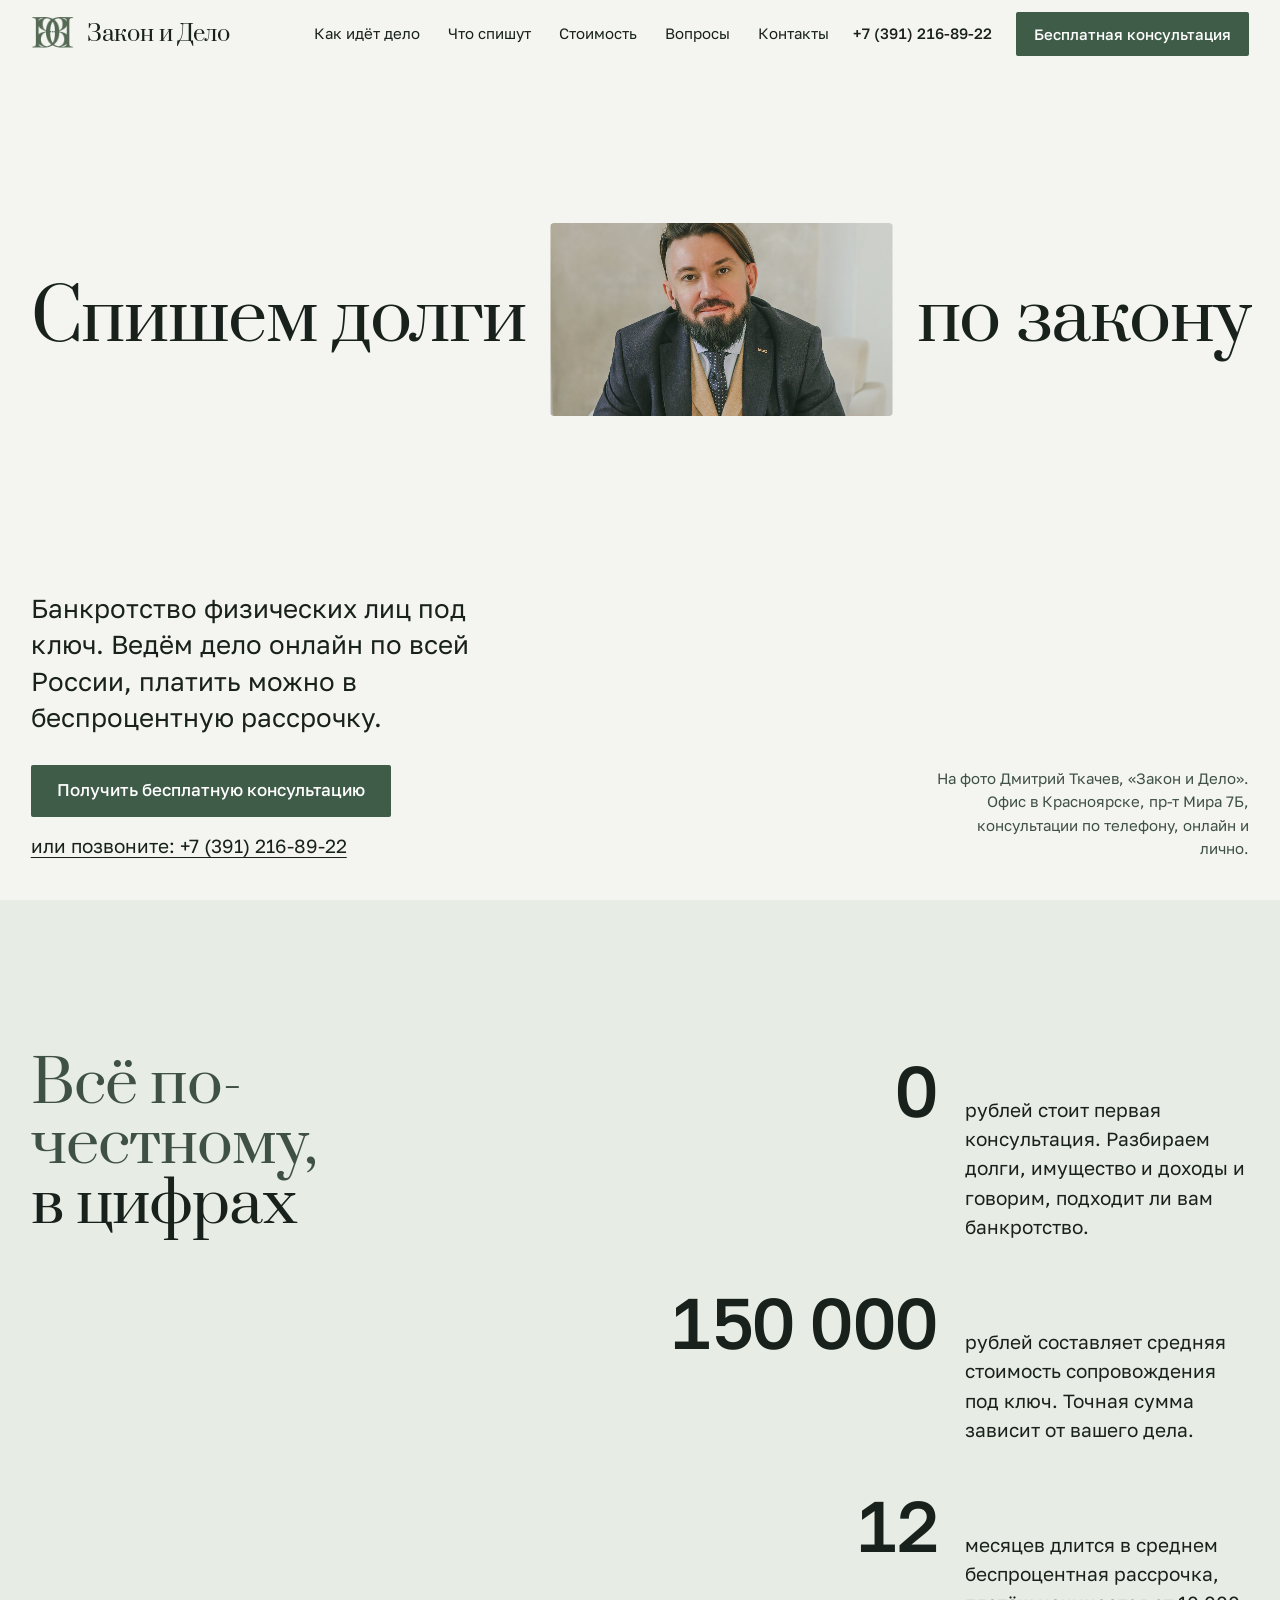
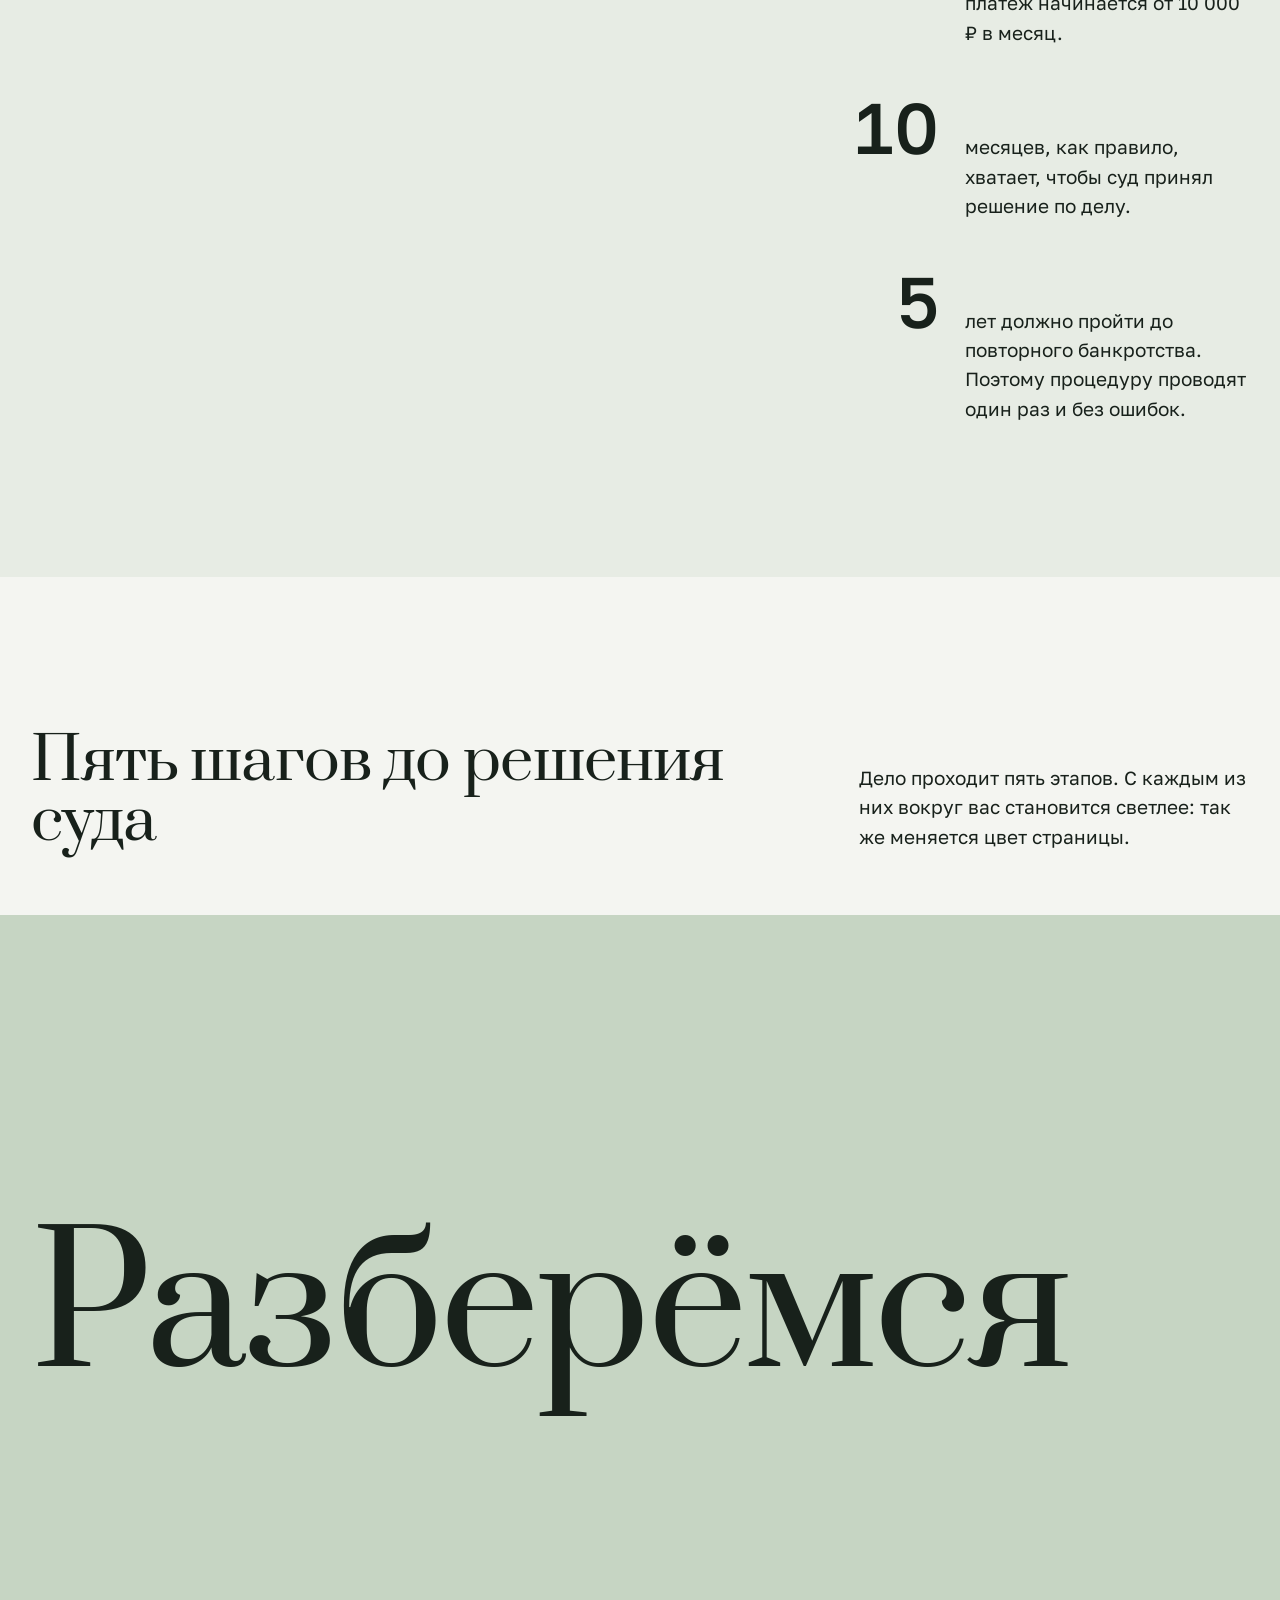
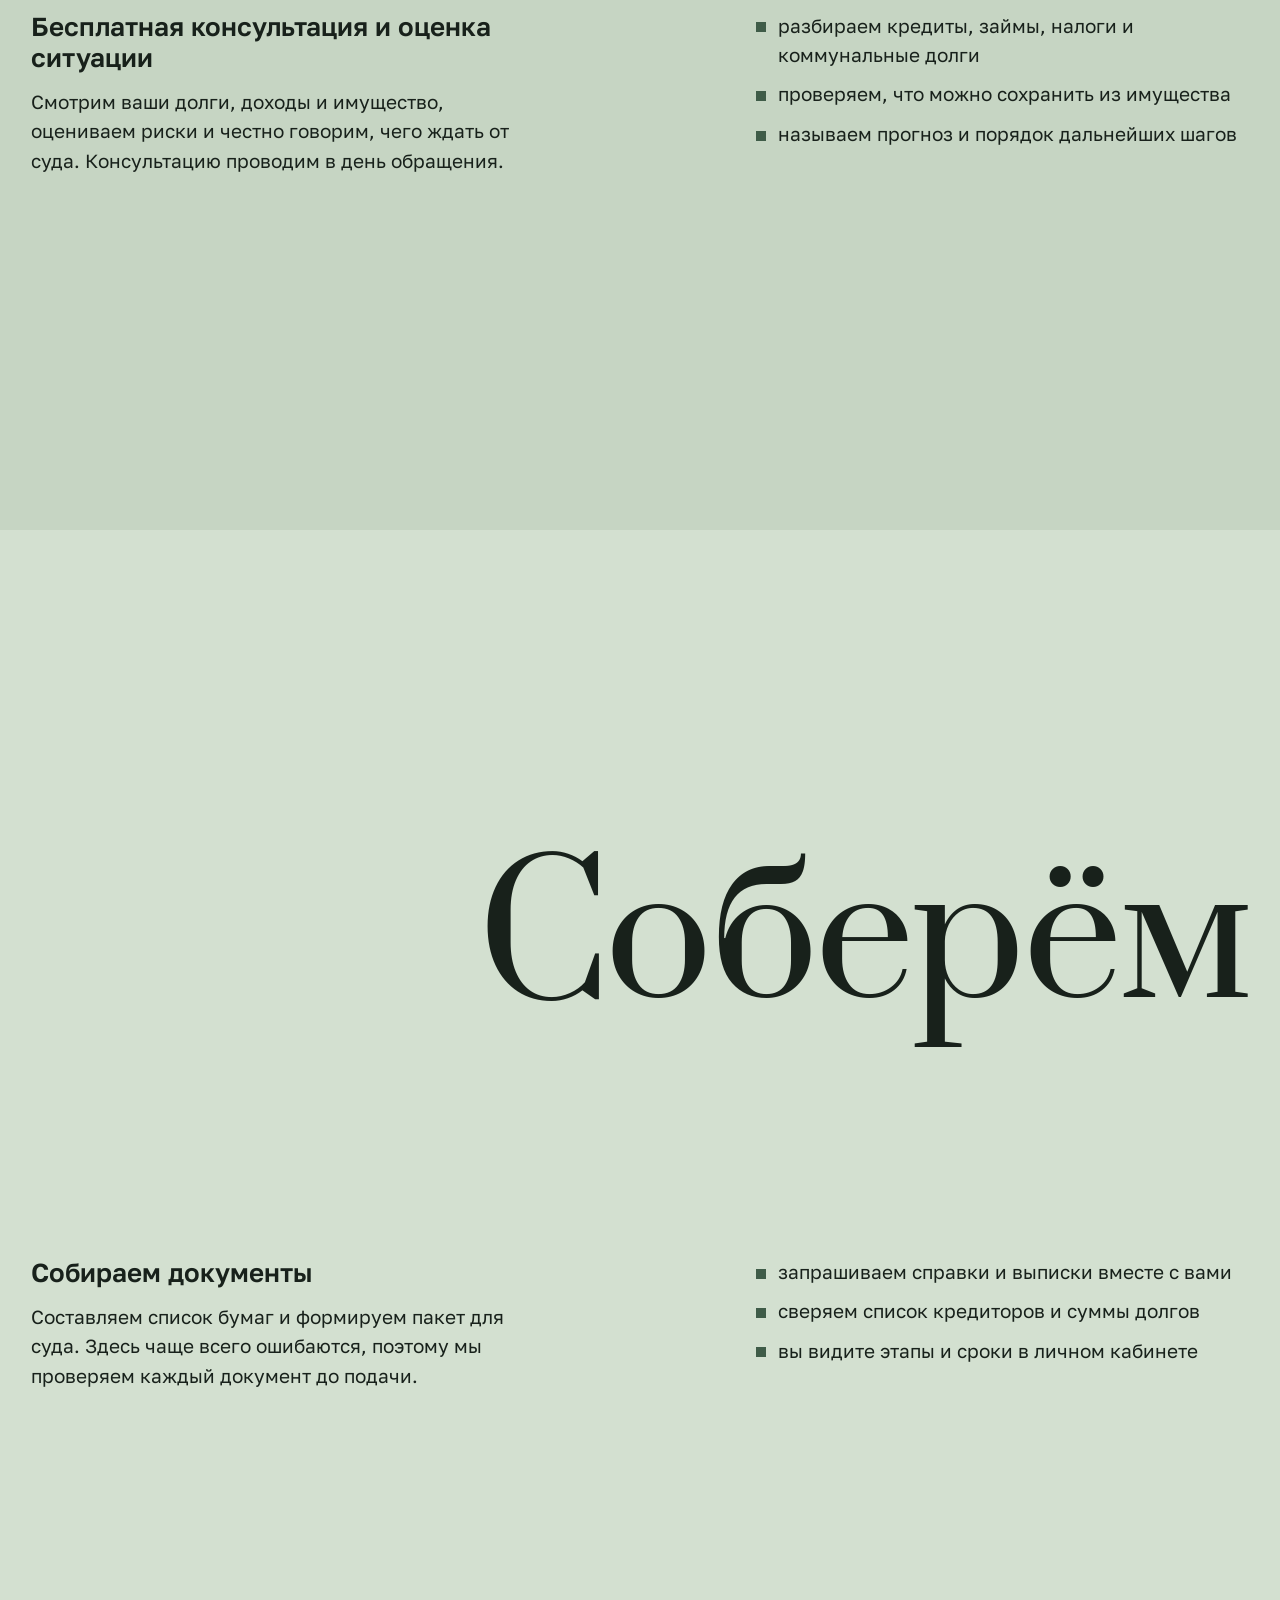
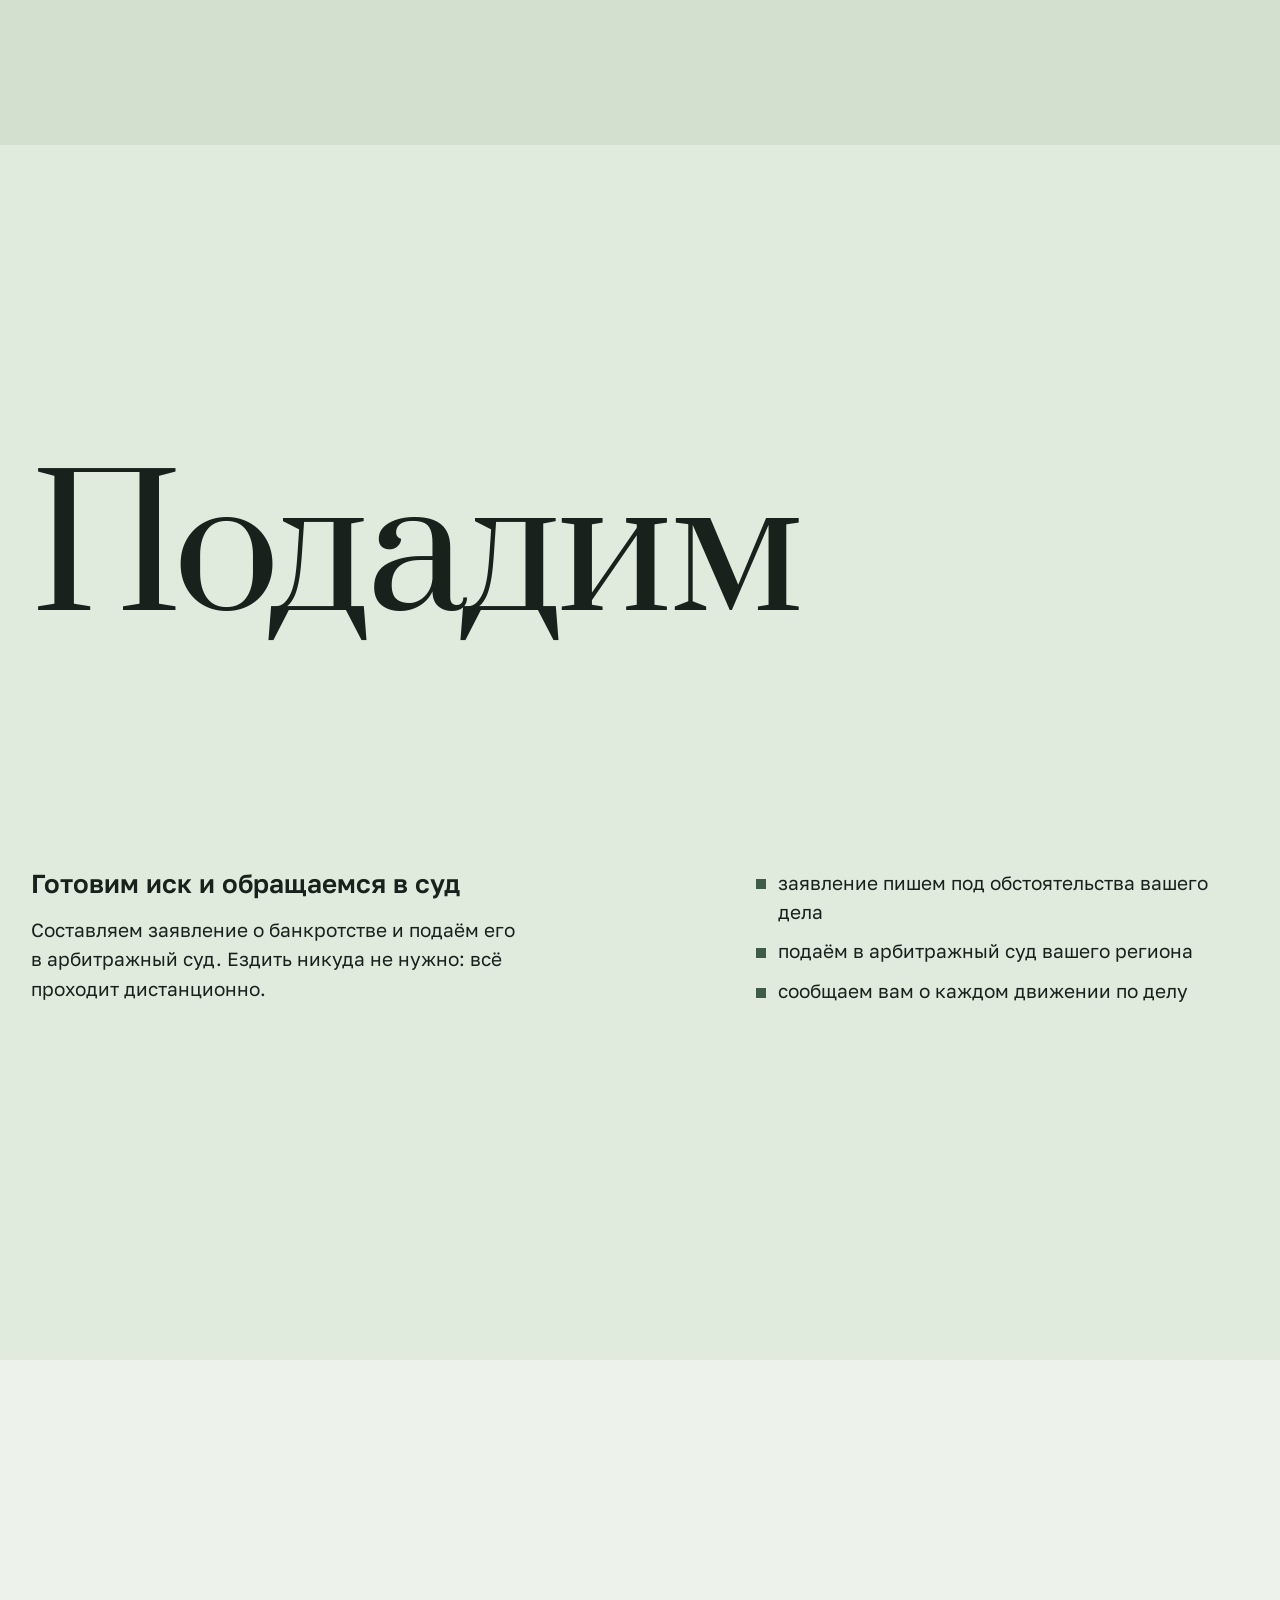
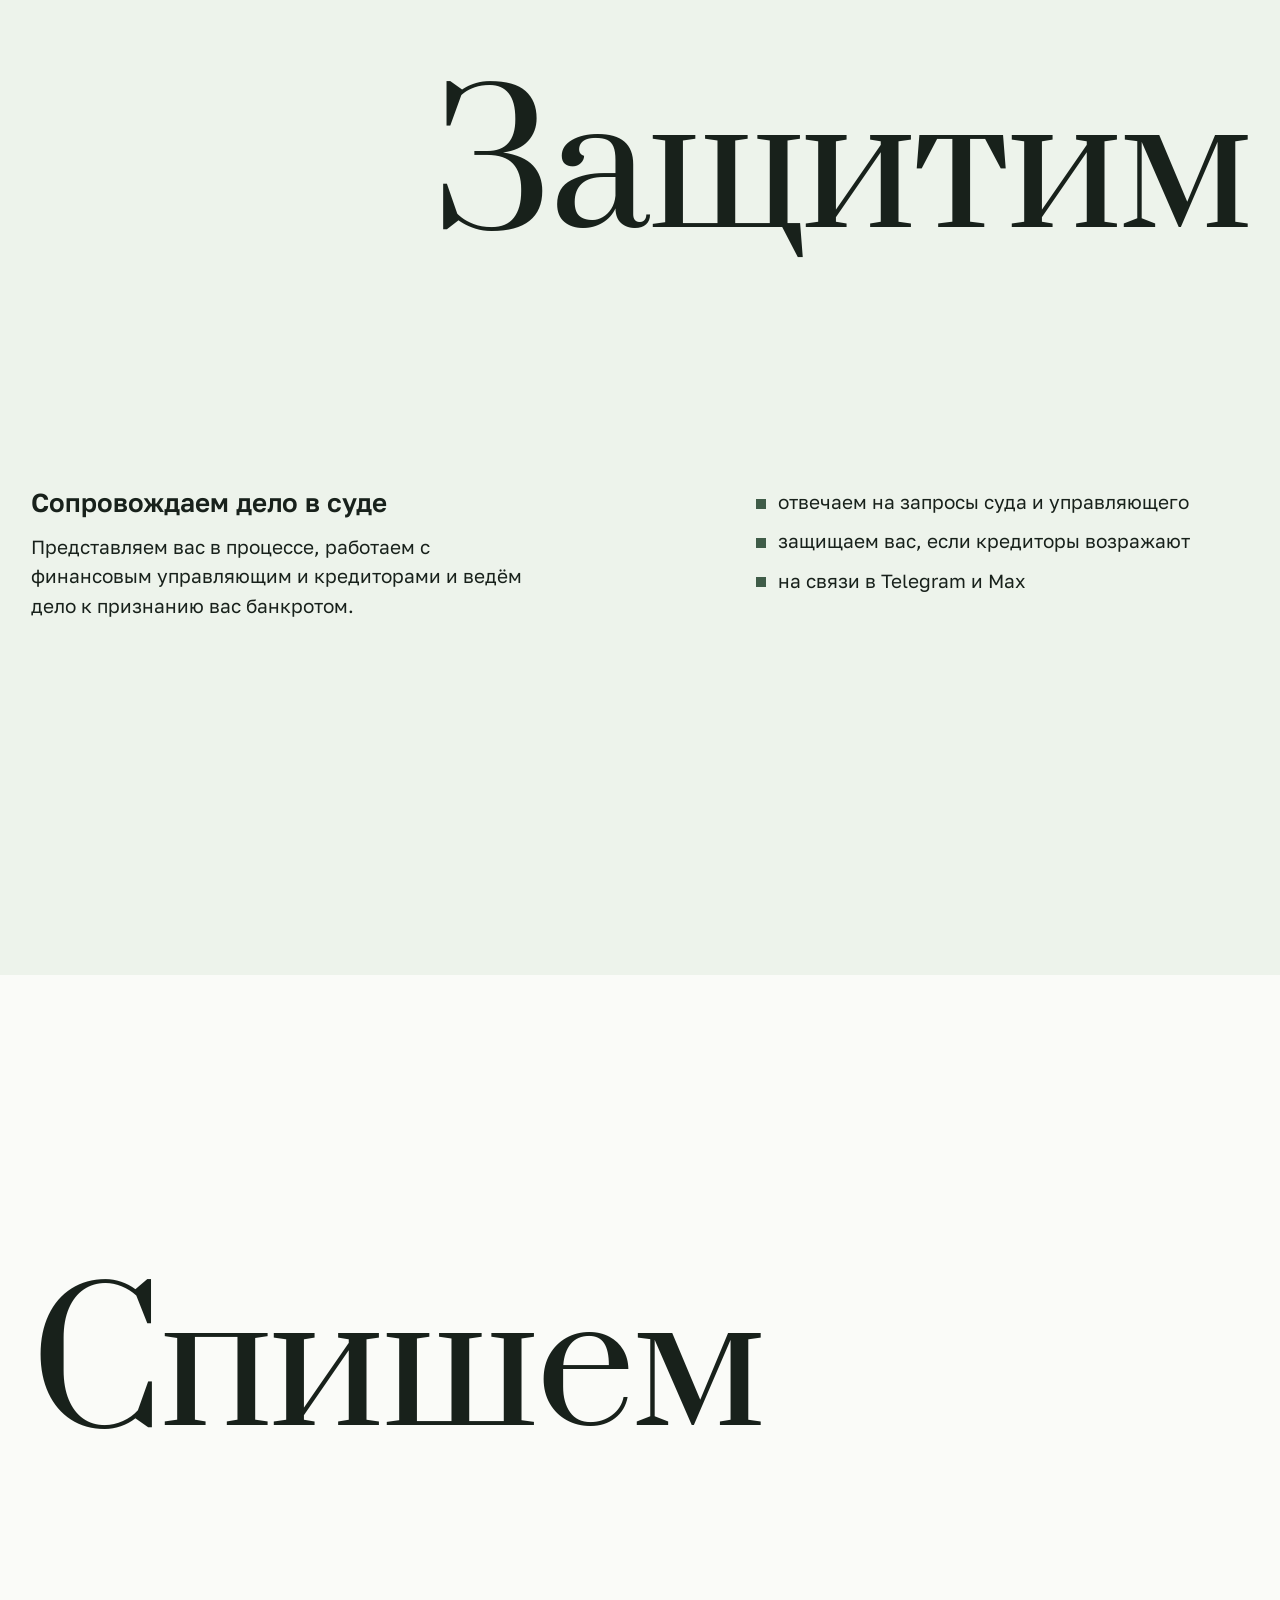
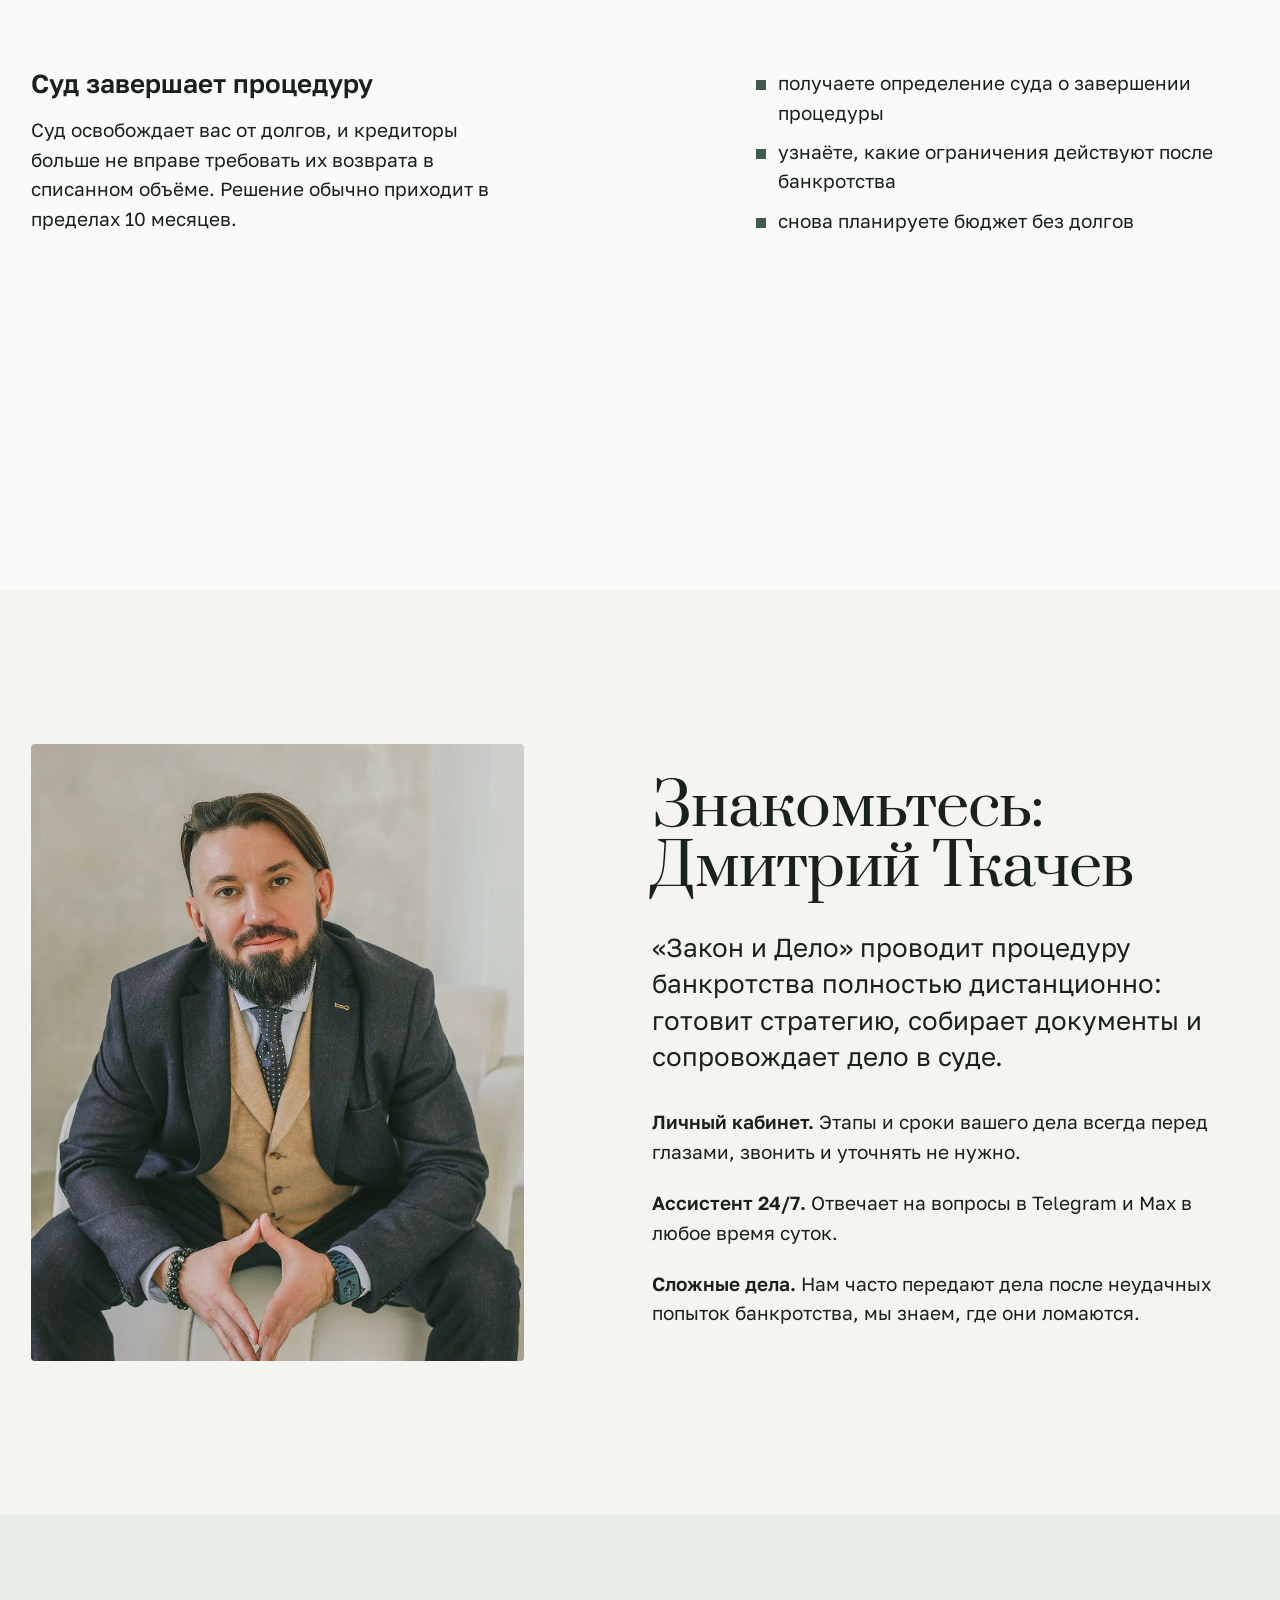
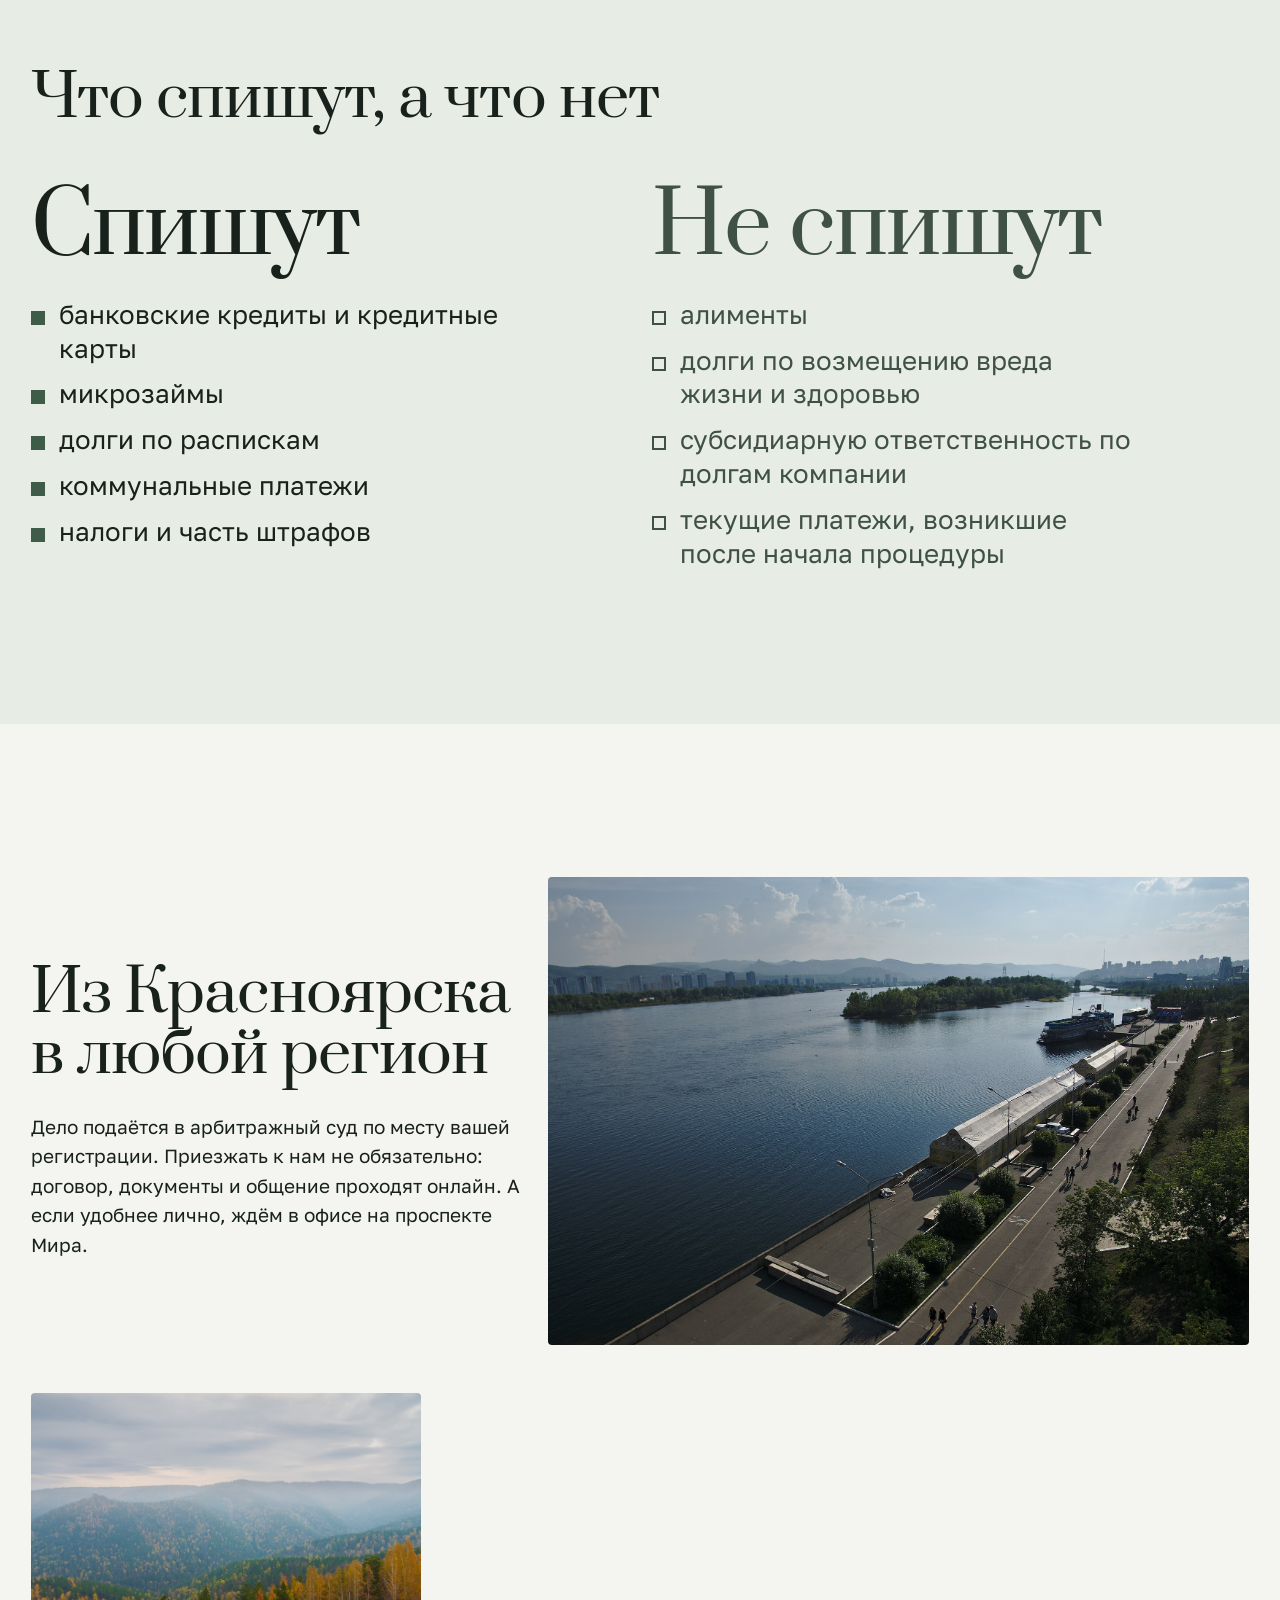
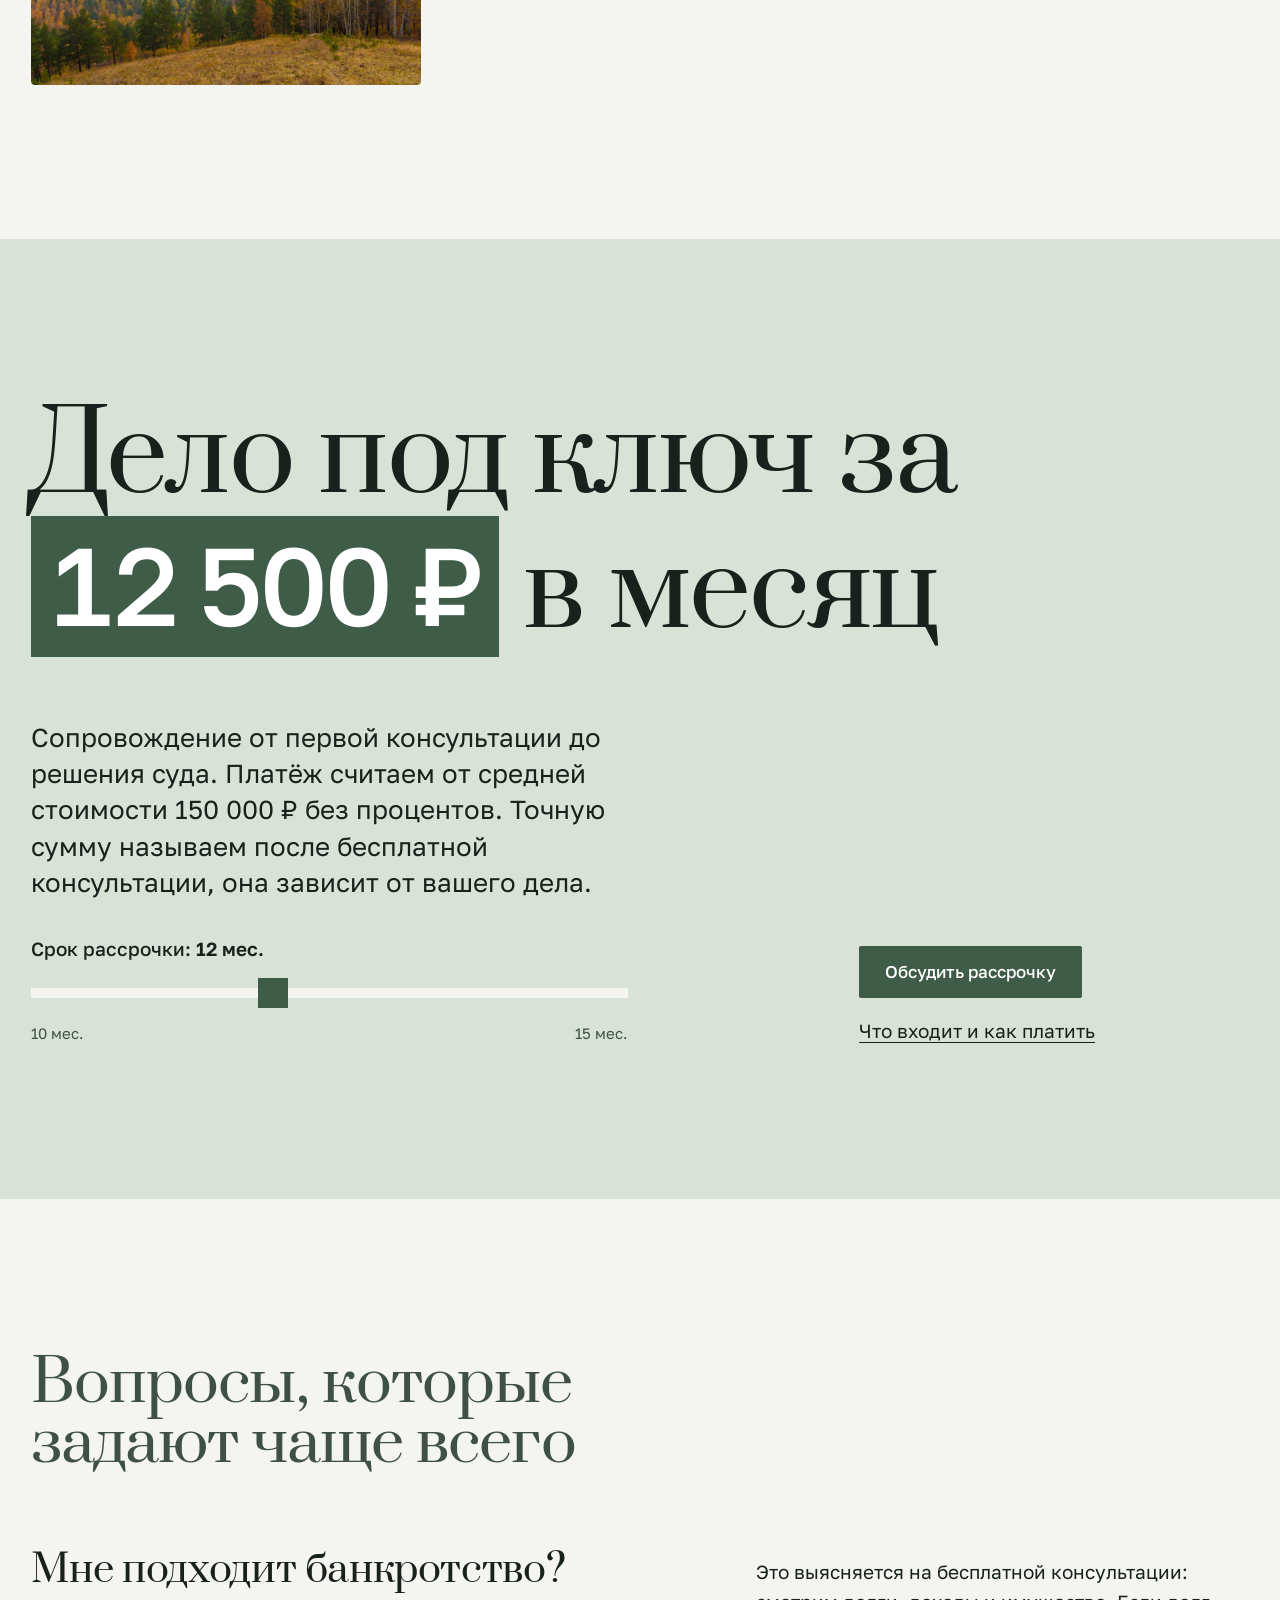
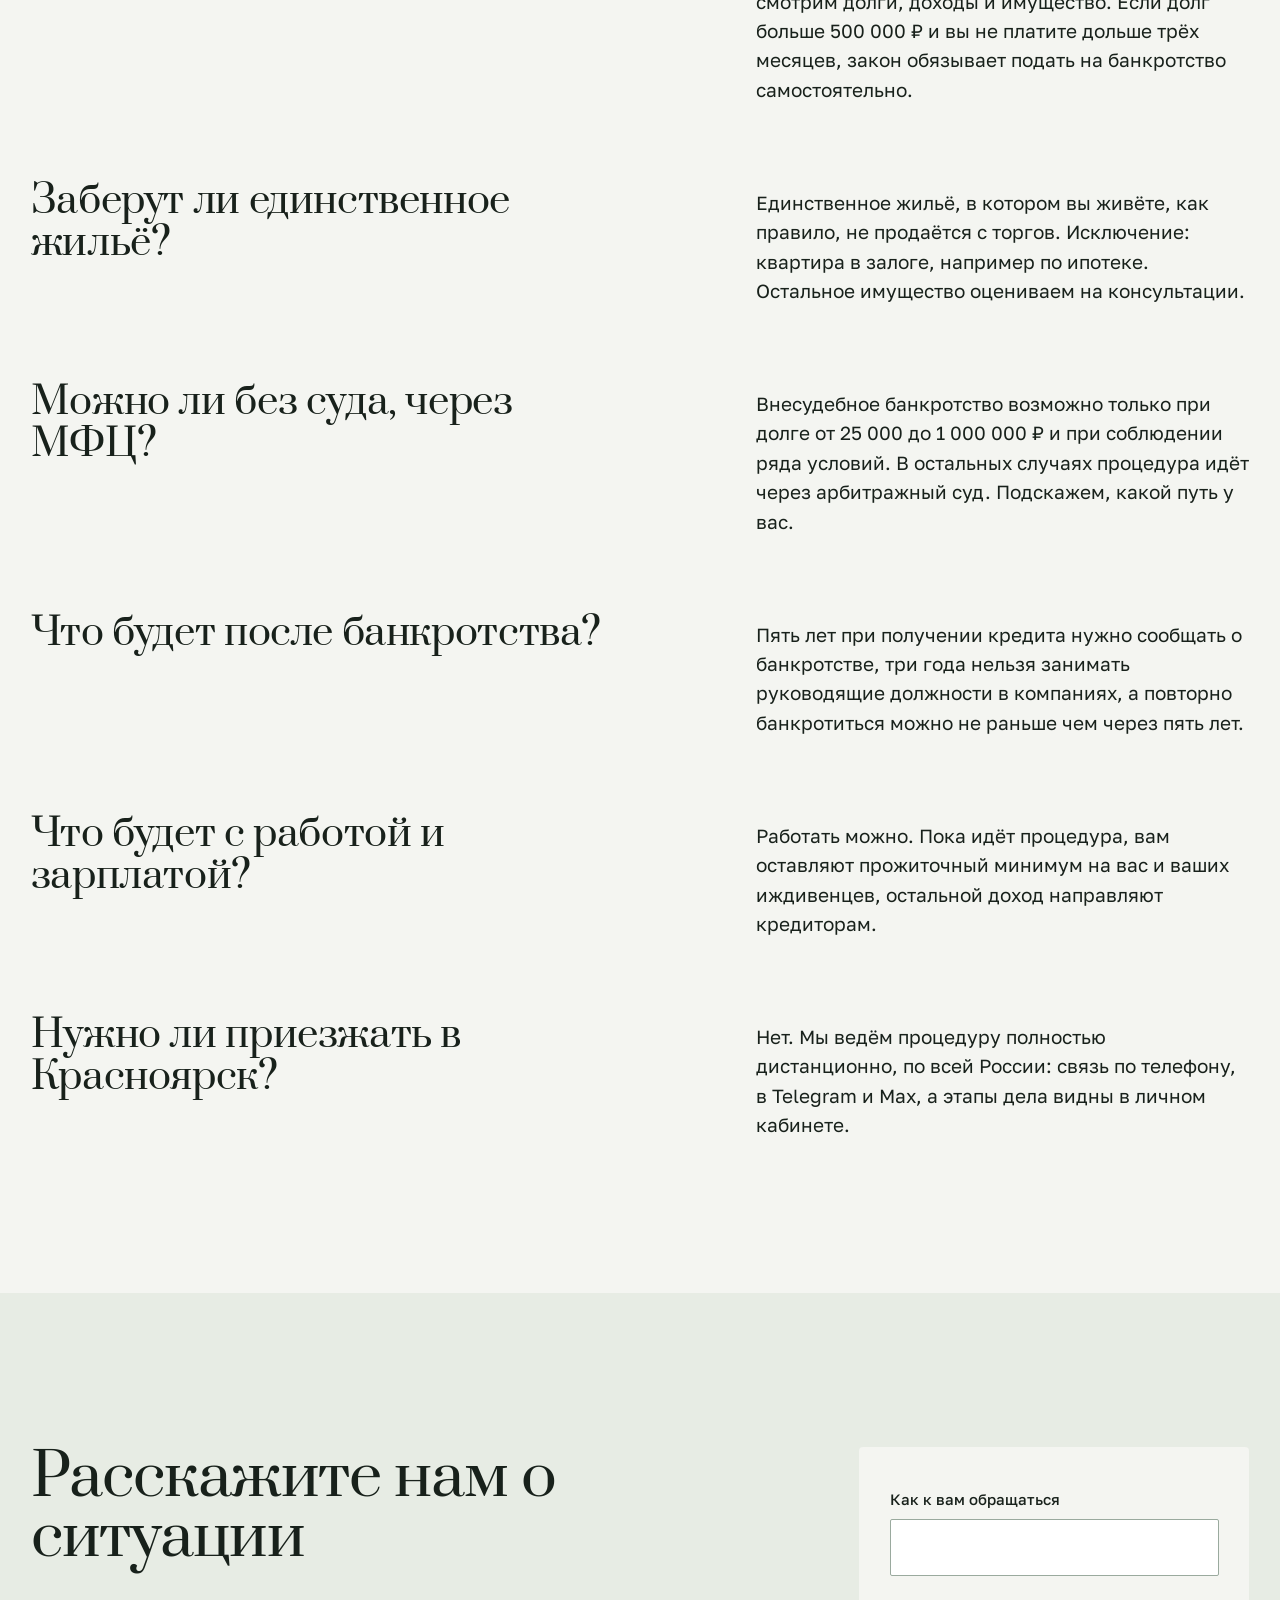
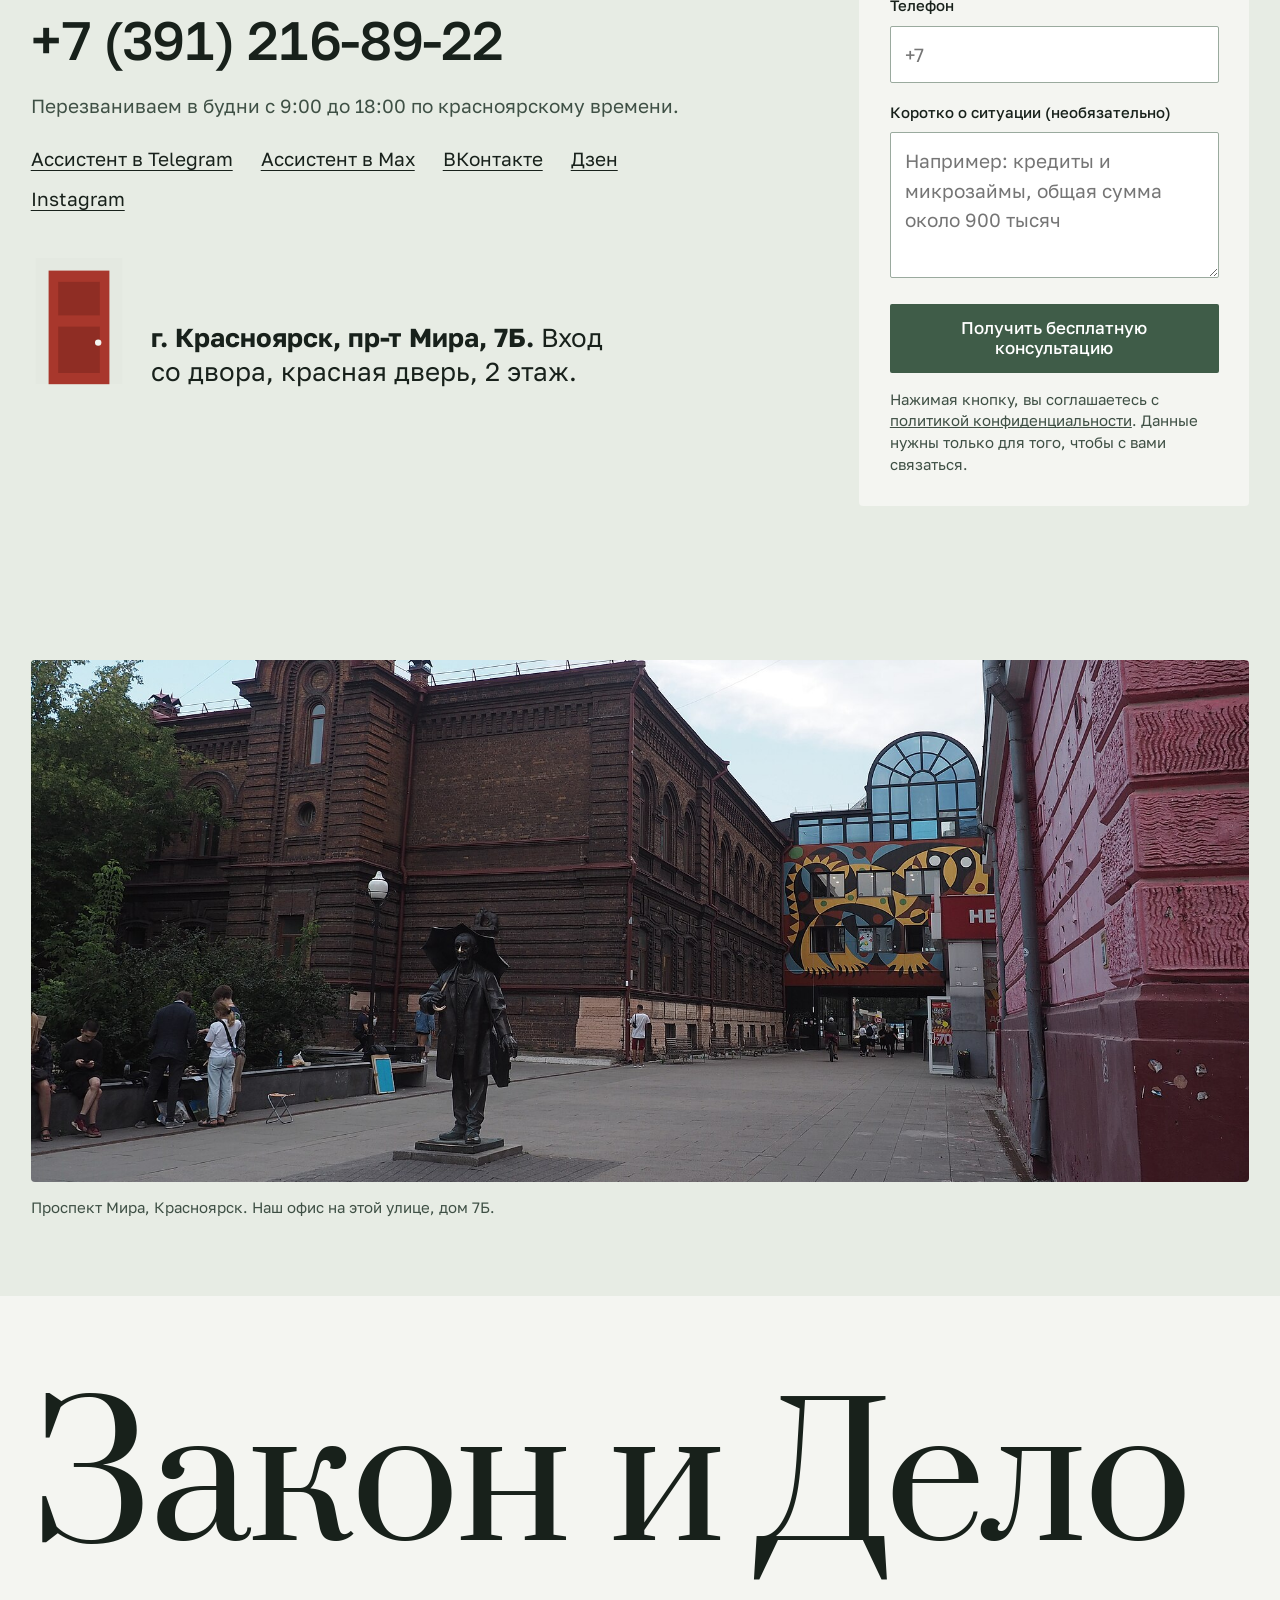
==== index.html @ 7d96d173 "init: landing for Zakon i Delo (bankruptcy)" ====
<!DOCTYPE html>
<html lang="ru">
<head>
<meta charset="UTF-8">
<meta name="viewport" content="width=device-width, initial-scale=1">
<title>Банкротство физических лиц в Красноярске и по всей России — «Закон и Дело»</title>
<meta name="description" content="Законное списание долгов: банкротство физических лиц под ключ, онлайн по всей России. Первая консультация бесплатно, рассрочка без процентов. Офис в Красноярске, пр-т Мира 7Б.">
<meta property="og:title" content="Закон и Дело — банкротство физических лиц">
<meta property="og:description" content="Спишем долги по закону. Консультация бесплатно, рассрочка без процентов, работаем онлайн по всей России.">
<meta property="og:type" content="website">
<link rel="icon" href="favicon.png">
<link rel="preconnect" href="https://fonts.googleapis.com">
<link rel="preconnect" href="https://fonts.gstatic.com" crossorigin>
<link href="https://fonts.googleapis.com/css2?family=Golos+Text:wght@400;500;600&family=Prata&display=swap" rel="stylesheet">
<link rel="stylesheet" href="styles.css">
<script>document.documentElement.classList.add('js');</script>
<script type="application/ld+json">
{"@context":"https://schema.org","@type":"LegalService","name":"Закон и Дело","description":"Банкротство физических лиц и законное списание долгов","telephone":"+7 391 216-89-22","address":{"@type":"PostalAddress","streetAddress":"пр-т Мира, 7Б","addressLocality":"Красноярск","addressRegion":"Красноярский край","addressCountry":"RU"},"areaServed":"Россия"}
</script>
</head>
<body>

<header class="header" id="header">
  <div class="header__inner">
    <a class="brand" href="#top" aria-label="Закон и Дело — на главную">
      <img class="brand__mark" src="img/logo-mark.png" width="106" height="82" alt="">
      <span class="brand__name">Закон и Дело</span>
    </a>
    <nav class="nav" id="menu" aria-label="Разделы сайта">
      <a href="#steps">Как идёт дело</a>
      <a href="#scope">Что спишут</a>
      <a href="#price">Стоимость</a>
      <a href="#faq">Вопросы</a>
      <a href="#contact">Контакты</a>
    </nav>
    <a class="header__tel" href="tel:+73912168922">+7 (391) 216-89-22</a>
    <a class="btn btn--small" href="#contact">Бесплатная консультация</a>
    <button class="burger" id="burger" type="button" aria-expanded="false" aria-controls="menu">Меню</button>
  </div>
</header>

<main id="top">

<!-- HERO -->
<section class="hero" aria-labelledby="h1">
  <div class="hero__stage">
    <h1 class="hero__title" id="h1">
      <span class="hero__l">Спишем долги</span>
      <span class="hero__frame"><img src="img/dima.jpg" width="684" height="787" alt=""></span>
      <span class="hero__r">по закону</span>
    </h1>
    <div class="hero__sub rise">
      <p>Банкротство физических лиц под ключ. Ведём дело онлайн по всей России, платить можно в беспроцентную рассрочку.</p>
      <div class="hero__act">
        <a class="btn" href="#contact">Получить бесплатную консультацию</a>
        <a class="link" href="tel:+73912168922">или позвоните: +7 (391) 216-89-22</a>
      </div>
    </div>
    <p class="hero__note rise">На фото Дмитрий Ткачев, «Закон и Дело». Офис в Красноярске, пр-т Мира 7Б, консультации по телефону, онлайн и лично.</p>
  </div>
</section>

<!-- ЦИФРЫ -->
<section class="ledger" aria-labelledby="h-ledger">
  <div class="wrap ledger__grid">
    <h2 class="ledger__head rise" id="h-ledger"><span>Всё по-честному,</span> <span>в цифрах</span></h2>
    <dl class="ledger__rows">
      <div class="lrow rise"><dt>0</dt><dd>рублей стоит первая консультация. Разбираем долги, имущество и доходы и говорим, подходит ли вам банкротство.</dd></div>
      <div class="lrow rise"><dt>150 000</dt><dd>рублей составляет средняя стоимость сопровождения под ключ. Точная сумма зависит от вашего дела.</dd></div>
      <div class="lrow rise"><dt>12</dt><dd>месяцев длится в среднем беспроцентная рассрочка, платёж начинается от 10 000 ₽ в месяц.</dd></div>
      <div class="lrow rise"><dt>10</dt><dd>месяцев, как правило, хватает, чтобы суд принял решение по делу.</dd></div>
      <div class="lrow rise"><dt>5</dt><dd>лет должно пройти до повторного банкротства. Поэтому процедуру проводят один раз и без ошибок.</dd></div>
    </dl>
  </div>
</section>

<!-- ШАГИ -->
<section class="steps" id="steps" aria-labelledby="h-steps">
  <div class="steps__intro wrap">
    <h2 id="h-steps" class="rise">Пять шагов до решения суда</h2>
    <p class="rise">Дело проходит пять этапов. С каждым из них вокруг вас становится светлее: так же меняется цвет страницы.</p>
  </div>

  <article class="panel panel--1">
    <div class="panel__stage">
      <p class="verb" aria-hidden="true">Разберёмся</p>
      <div class="panel__body">
        <h3>Бесплатная консультация и оценка ситуации</h3>
        <p>Смотрим ваши долги, доходы и имущество, оцениваем риски и честно говорим, чего ждать от суда. Консультацию проводим в день обращения.</p>
        <ul>
          <li>разбираем кредиты, займы, налоги и коммунальные долги</li>
          <li>проверяем, что можно сохранить из имущества</li>
          <li>называем прогноз и порядок дальнейших шагов</li>
        </ul>
      </div>
    </div>
  </article>

  <article class="panel panel--2">
    <div class="panel__stage">
      <p class="verb" aria-hidden="true">Соберём</p>
      <div class="panel__body">
        <h3>Собираем документы</h3>
        <p>Составляем список бумаг и формируем пакет для суда. Здесь чаще всего ошибаются, поэтому мы проверяем каждый документ до подачи.</p>
        <ul>
          <li>запрашиваем справки и выписки вместе с вами</li>
          <li>сверяем список кредиторов и суммы долгов</li>
          <li>вы видите этапы и сроки в личном кабинете</li>
        </ul>
      </div>
    </div>
  </article>

  <article class="panel panel--3">
    <div class="panel__stage">
      <p class="verb" aria-hidden="true">Подадим</p>
      <div class="panel__body">
        <h3>Готовим иск и обращаемся в суд</h3>
        <p>Составляем заявление о банкротстве и подаём его в арбитражный суд. Ездить никуда не нужно: всё проходит дистанционно.</p>
        <ul>
          <li>заявление пишем под обстоятельства вашего дела</li>
          <li>подаём в арбитражный суд вашего региона</li>
          <li>сообщаем вам о каждом движении по делу</li>
        </ul>
      </div>
    </div>
  </article>

  <article class="panel panel--4">
    <div class="panel__stage">
      <p class="verb" aria-hidden="true">Защитим</p>
      <div class="panel__body">
        <h3>Сопровождаем дело в суде</h3>
        <p>Представляем вас в процессе, работаем с финансовым управляющим и кредиторами и ведём дело к признанию вас банкротом.</p>
        <ul>
          <li>отвечаем на запросы суда и управляющего</li>
          <li>защищаем вас, если кредиторы возражают</li>
          <li>на связи в Telegram и Max</li>
        </ul>
      </div>
    </div>
  </article>

  <article class="panel panel--5">
    <div class="panel__stage">
      <p class="verb" aria-hidden="true">Спишем</p>
      <div class="panel__body">
        <h3>Суд завершает процедуру</h3>
        <p>Суд освобождает вас от долгов, и кредиторы больше не вправе требовать их возврата в списанном объёме. Решение обычно приходит в пределах 10 месяцев.</p>
        <ul>
          <li>получаете определение суда о завершении процедуры</li>
          <li>узнаёте, какие ограничения действуют после банкротства</li>
          <li>снова планируете бюджет без долгов</li>
        </ul>
      </div>
    </div>
  </article>
</section>

<!-- КТО ВЕДЁТ -->
<section class="who" aria-labelledby="h-who">
  <div class="wrap who__grid">
    <figure class="who__photo rise">
      <img src="img/dima.jpg" width="684" height="787" alt="Дмитрий Ткачев сидит в кресле, руки сведены перед собой" loading="lazy">
    </figure>
    <div class="who__text">
      <h2 id="h-who" class="rise">Знакомьтесь: Дмитрий Ткачев</h2>
      <p class="who__lead rise">«Закон и Дело» проводит процедуру банкротства полностью дистанционно: готовит стратегию, собирает документы и сопровождает дело в суде.</p>
      <ul class="who__list">
        <li class="rise"><strong>Личный кабинет.</strong> Этапы и сроки вашего дела всегда перед глазами, звонить и уточнять не нужно.</li>
        <li class="rise"><strong>Ассистент 24/7.</strong> Отвечает на вопросы в Telegram и Max в любое время суток.</li>
        <li class="rise"><strong>Сложные дела.</strong> Нам часто передают дела после неудачных попыток банкротства, мы знаем, где они ломаются.</li>
      </ul>
    </div>
  </div>
</section>

<!-- ЧТО СПИШУТ -->
<section class="scope" id="scope" aria-labelledby="h-scope">
  <div class="wrap scope__grid">
    <h2 id="h-scope" class="scope__head rise">Что спишут, а что нет</h2>
    <div class="scope__col rise">
      <h3>Спишут</h3>
      <ul>
        <li>банковские кредиты и кредитные карты</li>
        <li>микрозаймы</li>
        <li>долги по распискам</li>
        <li>коммунальные платежи</li>
        <li>налоги и часть штрафов</li>
      </ul>
    </div>
    <div class="scope__col scope__col--no rise">
      <h3>Не спишут</h3>
      <ul>
        <li>алименты</li>
        <li>долги по возмещению вреда жизни и здоровью</li>
        <li>субсидиарную ответственность по долгам компании</li>
        <li>текущие платежи, возникшие после начала процедуры</li>
      </ul>
    </div>
  </div>
</section>

<!-- ГЕОГРАФИЯ -->
<section class="geo" aria-labelledby="h-geo">
  <div class="wrap geo__grid">
    <div class="geo__text">
      <h2 id="h-geo" class="rise">Из Красноярска в любой регион</h2>
      <p class="rise">Дело подаётся в арбитражный суд по месту вашей регистрации. Приезжать к нам не обязательно: договор, документы и общение проходят онлайн. А если удобнее лично, ждём в офисе на проспекте Мира.</p>
    </div>
    <figure class="geo__pic rise">
      <img src="img/embankment.jpg" width="1920" height="1283" alt="Набережная Енисея в Красноярске с высоты моста" loading="lazy">
    </figure>
    <figure class="geo__pic geo__pic--b rise">
      <img src="img/forest.jpg" width="1920" height="1280" alt="Осенние склоны Красноярских Столбов в дымке" loading="lazy">
    </figure>
  </div>
</section>

<!-- СТОИМОСТЬ -->
<section class="price" id="price" aria-labelledby="h-price">
  <div class="wrap price__inner">
    <h2 id="h-price" class="price__sentence rise">
      <span>Дело под ключ за</span>
      <span><mark id="pay">12 500 ₽</mark> в месяц</span>
    </h2>
    <div class="price__row">
      <div class="price__what rise">
        <p>Сопровождение от первой консультации до решения суда. Платёж считаем от средней стоимости 150 000 ₽ без процентов. Точную сумму называем после бесплатной консультации, она зависит от вашего дела.</p>
        <div class="slider">
          <label for="months">Срок рассрочки: <output id="months-out" for="months">12 мес.</output></label>
          <input id="months" type="range" min="10" max="15" step="1" value="12">
          <div class="slider__ends"><span>10 мес.</span><span>15 мес.</span></div>
        </div>
      </div>
      <div class="price__act rise">
        <a class="btn" href="#contact" id="price-cta">Обсудить рассрочку</a>
        <a class="link" href="#faq">Что входит и как платить</a>
      </div>
    </div>
  </div>
</section>

<!-- FAQ -->
<section class="faq" id="faq" aria-labelledby="h-faq">
  <div class="wrap faq__table">
    <h2 id="h-faq" class="faq__head rise">Вопросы, которые задают чаще всего</h2>
    <div class="qa rise">
      <h3>Мне подходит банкротство?</h3>
      <p>Это выясняется на бесплатной консультации: смотрим долги, доходы и имущество. Если долг больше 500 000 ₽ и вы не платите дольше трёх месяцев, закон обязывает подать на банкротство самостоятельно.</p>
    </div>
    <div class="qa rise">
      <h3>Заберут ли единственное жильё?</h3>
      <p>Единственное жильё, в котором вы живёте, как правило, не продаётся с торгов. Исключение: квартира в залоге, например по ипотеке. Остальное имущество оцениваем на консультации.</p>
    </div>
    <div class="qa rise">
      <h3>Можно ли без суда, через МФЦ?</h3>
      <p>Внесудебное банкротство возможно только при долге от 25 000 до 1 000 000 ₽ и при соблюдении ряда условий. В остальных случаях процедура идёт через арбитражный суд. Подскажем, какой путь у вас.</p>
    </div>
    <div class="qa rise">
      <h3>Что будет после банкротства?</h3>
      <p>Пять лет при получении кредита нужно сообщать о банкротстве, три года нельзя занимать руководящие должности в компаниях, а повторно банкротиться можно не раньше чем через пять лет.</p>
    </div>
    <div class="qa rise">
      <h3>Что будет с работой и зарплатой?</h3>
      <p>Работать можно. Пока идёт процедура, вам оставляют прожиточный минимум на вас и ваших иждивенцев, остальной доход направляют кредиторам.</p>
    </div>
    <div class="qa rise">
      <h3>Нужно ли приезжать в Красноярск?</h3>
      <p>Нет. Мы ведём процедуру полностью дистанционно, по всей России: связь по телефону, в Telegram и Max, а этапы дела видны в личном кабинете.</p>
    </div>
  </div>
</section>

<!-- КОНТАКТЫ -->
<section class="contact" id="contact" aria-labelledby="h-contact">
  <div class="wrap contact__grid">
    <div class="contact__main">
      <h2 id="h-contact" class="rise">Расскажите нам о ситуации</h2>
      <a class="contact__tel rise" href="tel:+73912168922">+7 (391) 216-89-22</a>
      <p class="contact__hours rise">Перезваниваем в будни с 9:00 до 18:00 по красноярскому времени.</p>
      <ul class="contact__links rise">
        <li><a href="https://t.me/lexaris_bot" target="_blank" rel="noopener">Ассистент в Telegram</a></li>
        <li><a href="https://max.ru/id246521363647_1_bot" target="_blank" rel="noopener">Ассистент в Max</a></li>
        <li><a href="https://vk.ru/zakonidelo" target="_blank" rel="noopener">ВКонтакте</a></li>
        <li><a href="https://dzen.ru/id/6285c3cff8c8980583076eb0" target="_blank" rel="noopener">Дзен</a></li>
        <li><a href="https://www.instagram.com/zakonidelo" target="_blank" rel="noopener">Instagram</a></li>
      </ul>
      <div class="office rise">
        <svg class="door" viewBox="0 0 120 170" width="120" height="170" role="img" aria-label="Красная дверь во дворе">
          <rect x="6" y="6" width="108" height="158" fill="#E4E9E1"/>
          <rect x="22" y="22" width="76" height="142" fill="#A8372C"/>
          <rect x="34" y="36" width="52" height="42" fill="#8F2D24"/>
          <rect x="34" y="92" width="52" height="58" fill="#8F2D24"/>
          <circle cx="84" cy="112" r="4" fill="#F4F5F1"/>
        </svg>
        <p><strong>г. Красноярск, пр-т Мира, 7Б.</strong> Вход со двора, красная дверь, 2 этаж.</p>
      </div>
    </div>

    <form class="form rise" id="leadForm" novalidate>
      <label for="f-name">Как к вам обращаться</label>
      <input id="f-name" name="name" type="text" autocomplete="name" required>
      <label for="f-phone">Телефон</label>
      <input id="f-phone" name="phone" type="tel" autocomplete="tel" inputmode="tel" placeholder="+7" required>
      <label for="f-comment">Коротко о ситуации (необязательно)</label>
      <textarea id="f-comment" name="comment" rows="4" placeholder="Например: кредиты и микрозаймы, общая сумма около 900 тысяч"></textarea>
      <input type="text" name="_gotcha" style="display:none" tabindex="-1" autocomplete="off">
      <button class="btn btn--wide" type="submit">Получить бесплатную консультацию</button>
      <p class="form__note">Нажимая кнопку, вы соглашаетесь с <a href="privacy.html">политикой конфиденциальности</a>. Данные нужны только для того, чтобы с вами связаться.</p>
    </form>
  </div>

  <figure class="contact__street wrap rise">
    <img src="img/mira.jpg" width="1920" height="1280" alt="Пешеходный участок проспекта Мира в Красноярске, памятник и кирпичное здание" loading="lazy">
    <figcaption>Проспект Мира, Красноярск. Наш офис на этой улице, дом 7Б.</figcaption>
  </figure>
</section>

</main>

<footer class="footer">
  <div class="wrap">
    <p class="footer__name" aria-hidden="true">Закон и Дело</p>
    <div class="footer__row">
      <p>Юридическая компания «Закон и Дело». Банкротство физических лиц по Федеральному закону № 127-ФЗ. Информация на сайте носит справочный характер и не является публичной офертой.</p>
      <p><a href="privacy.html">Политика конфиденциальности</a><br>© <span id="year">2026</span> «Закон и Дело»</p>
    </div>
    <p class="credits">Фотографии: <a href="https://commons.wikimedia.org/w/index.php?curid=68587056">«RU Krasnoyarsk Yenisei River Kommunalny Bridge»</a>, Alexander Klink, <a href="https://creativecommons.org/licenses/by/4.0/">CC BY 4.0</a>; <a href="https://commons.wikimedia.org/wiki/File:Красноярские_Столбы_осенью_в_дымке._Красноярск,_Красноярский_край.jpg">«Красноярские Столбы осенью в дымке»</a>, Алексей Задонский, <a href="https://creativecommons.org/licenses/by-sa/4.0">CC BY-SA 4.0</a>; <a href="https://commons.wikimedia.org/w/index.php?curid=93725313">«Красноярск Проспект Мира»</a>, Svetlov Artem, <a href="https://creativecommons.org/licenses/by/4.0/">CC BY 4.0</a>, через Wikimedia Commons.</p>
  </div>
</footer>

<script src="script.js"></script>
</body>
</html>
---- styles.css ----
:root {
  --bg: #F4F5F1;
  --surface: #E7ECE4;
  --surface-2: #D9E2D6;
  --ink: #18211B;
  --muted: #3F5045;
  --accent: #3F5C48;
  --accent-hover: #2F4637;
  --on-accent: #FFFFFF;

  --display: 'Prata', 'Times New Roman', serif;
  --text: 'Golos Text', system-ui, -apple-system, 'Segoe UI', sans-serif;

  --m: clamp(16px, 2.4vw, 32px);
  --s-small: 0.9375rem;
  --s-body: clamp(1.0625rem, 1rem + 0.25vw, 1.1875rem);
  --s-lead: clamp(1.25rem, 1.1rem + 0.7vw, 1.625rem);
  --s-head: clamp(2rem, 1.3rem + 3vw, 3.75rem);
  --s-big: clamp(2.5rem, 1rem + 5.4vw, 5.5rem);

  --gap-section: clamp(88px, 12vw, 200px);
}

*, *::before, *::after { box-sizing: border-box; }
html { scroll-behavior: auto; -webkit-text-size-adjust: 100%; }
body {
  margin: 0;
  background: var(--bg);
  color: var(--ink);
  font-family: var(--text);
  font-size: var(--s-body);
  line-height: 1.55;
  -webkit-font-smoothing: antialiased;
  text-rendering: optimizeLegibility;
}
img { display: block; max-width: 100%; height: auto; }
h1, h2, h3, p, ul, dl, dd, figure { margin: 0; }
ul { padding: 0; list-style: none; }
a { color: inherit; }
::selection { background: var(--accent); color: var(--on-accent); }
:focus-visible { outline: 3px solid var(--accent); outline-offset: 3px; }

h1, h2, .verb, .footer__name, .contact__tel, dt, .price__sentence {
  font-family: var(--display);
  font-weight: 400;
  letter-spacing: -0.015em;
  line-height: 1.02;
  font-variant-numeric: lining-nums;
}

.wrap { padding-inline: var(--m); max-width: 1680px; margin-inline: auto; }

/* ---------- кнопки и ссылки ---------- */
.btn {
  display: inline-flex; align-items: center; justify-content: center;
  min-height: 52px; padding: 14px 26px;
  background: var(--accent); color: var(--on-accent);
  font: 500 1.0625rem/1.2 var(--text);
  text-decoration: none; text-align: center;
  border: 0; border-radius: 2px; cursor: pointer;
  transition: background-color .2s, transform .15s;
}
.btn:hover { background: var(--accent-hover); }
.btn:active { transform: translateY(1px); }
.btn--small { min-height: 44px; padding: 10px 18px; font-size: var(--s-small); }
.btn--wide { width: 100%; }
.link { font-size: var(--s-body); text-decoration: underline; text-decoration-thickness: 1px; text-underline-offset: 4px; }
.link:hover { text-decoration-thickness: 2px; }

/* ---------- шапка ---------- */
.header { position: fixed; inset: 0 0 auto 0; z-index: 50; background: var(--bg); }
.header__inner { display: flex; align-items: center; gap: 24px; min-width: 0; padding: 10px var(--m); min-height: 68px; }
.brand { display: flex; align-items: center; gap: 12px; text-decoration: none; flex-shrink: 0; }
.brand__mark { width: 44px; height: auto; }
.brand__name { font-family: var(--display); font-size: 1.375rem; white-space: nowrap; }
.nav { display: flex; gap: 28px; margin-left: auto; }
.nav a { font-size: var(--s-small); text-decoration: none; white-space: nowrap; padding: 6px 0; }
.nav a:hover { text-decoration: underline; text-underline-offset: 6px; }
.header__tel { font-size: var(--s-small); font-weight: 500; text-decoration: none; white-space: nowrap; font-variant-numeric: tabular-nums; }
.burger { display: none; margin-left: auto; min-height: 44px; padding: 8px 14px; background: var(--surface); color: var(--ink); border: 0; border-radius: 2px; font: 500 var(--s-small) var(--text); cursor: pointer; }

/* ---------- первый экран ---------- */
.hero { min-height: 100svh; padding: 96px var(--m) 40px; display: flex; }
.hero__stage {
  width: 100%;
  display: grid;
  grid-template-columns: 1fr minmax(0, 36vw) 1fr;
  grid-template-rows: 1fr auto auto;
  column-gap: 24px;
  align-items: center;
}
.hero__title { grid-column: 1 / -1; grid-row: 1; display: grid; grid-template-columns: subgrid; align-items: center; pointer-events: none; }
.hero__l, .hero__r {
  grid-row: 1; font-family: var(--display); font-size: clamp(2.75rem, 1rem + 4.2vw, 5.5rem);
  line-height: 1; letter-spacing: -0.02em; white-space: nowrap;
}
.hero__l { grid-column: 1; grid-row: 1; text-align: left; }
.hero__r { grid-column: 3; grid-row: 1; text-align: right; }
.hero__frame { grid-column: 2; grid-row: 1; overflow: hidden; display: block; border-radius: 4px; }
.hero__frame img { width: 100%; aspect-ratio: 16 / 9; object-fit: cover; object-position: 50% 20%; border-radius: 4px; background: var(--surface); }
.hero__sub { grid-column: 1 / span 1; grid-row: 2; align-self: end; padding-top: 48px; max-width: 520px; }
.hero__sub p { font-size: var(--s-lead); line-height: 1.4; }
.hero__act { display: flex; flex-wrap: wrap; align-items: center; gap: 14px 24px; margin-top: 28px; }
.hero__note { grid-column: 3; grid-row: 2; align-self: end; text-align: right; font-size: var(--s-small); color: var(--muted); max-width: 320px; justify-self: end; }

/* ---------- цифры ---------- */
.ledger { padding-block: var(--gap-section); background: var(--surface); }
.ledger__grid { display: grid; grid-template-columns: repeat(12, 1fr); column-gap: 24px; align-items: start; }
.ledger__head { grid-column: 1 / span 5; font-size: var(--s-head); position: sticky; top: 120px; }
.ledger__head span:first-child { color: var(--muted); }
.ledger__head span { display: block; }
.ledger__rows { grid-column: 7 / span 6; display: grid; gap: 44px; }
.lrow { display: grid; grid-template-columns: minmax(0, 1fr) minmax(0, 1fr); column-gap: 28px; align-items: baseline; }
.lrow dt { font-size: clamp(3.25rem, 0.8rem + 4.6vw, 5.75rem); text-align: right; white-space: nowrap; font-variant-numeric: lining-nums tabular-nums; }
.lrow dd { font-size: var(--s-body); max-width: 40ch; }

/* ---------- шаги ---------- */
.steps__intro { padding-block: var(--gap-section) 64px; display: grid; grid-template-columns: repeat(12, 1fr); column-gap: 24px; align-items: end; }
.steps__intro h2 { grid-column: 1 / span 8; font-size: var(--s-head); }
.steps__intro p { grid-column: 9 / span 4; font-size: var(--s-body); color: var(--ink); }

.panel { height: 135svh; }
.panel__stage {
  position: sticky; top: 0; height: 100svh;
  display: grid; grid-template-rows: 1fr auto; padding: 96px var(--m) 40px;
  max-width: 1680px; margin-inline: auto;
}
.panel--1 { background: #C6D5C3; }
.panel--2 { background: #D3E0D0; }
.panel--3 { background: #E0EADD; }
.panel--4 { background: #EDF3EB; }
.panel--5 { background: #FAFBF8; }
.panel__stage { --pc: inherit; }
.verb { align-self: center; font-size: clamp(3.75rem, 1rem + 12.6vw, 13.5rem); line-height: 1; margin: 0; white-space: nowrap; }
.panel__body { min-width: 0; display: grid; grid-template-columns: repeat(12, 1fr); column-gap: 24px; row-gap: 14px; align-items: start; }
.panel__body h3 { grid-column: 1 / span 5; font-family: var(--text); font-weight: 600; font-size: var(--s-lead); line-height: 1.2; }
.panel__body p { grid-column: 1 / span 5; max-width: 52ch; }
.panel__body ul { grid-column: 8 / span 5; grid-row: 1 / span 2; display: grid; gap: 10px; }
.panel__body li { padding-left: 22px; position: relative; max-width: 46ch; }
.panel__body li::before { content: ''; position: absolute; left: 0; top: .62em; width: 10px; height: 10px; background: var(--accent); }

/* ---------- кто ведёт ---------- */
.who { padding-block: var(--gap-section); }
.who__grid { display: grid; grid-template-columns: repeat(12, 1fr); column-gap: 24px; align-items: center; }
.who__photo { grid-column: 1 / span 5; }
.who__photo img { width: 100%; aspect-ratio: 4 / 5; object-fit: cover; object-position: 50% 15%; border-radius: 4px; }
.who__text { grid-column: 7 / span 6; display: grid; gap: 32px; }
.who__text h2 { font-size: var(--s-head); }
.who__lead { font-size: var(--s-lead); line-height: 1.4; max-width: 34em; }
.who__list { display: grid; gap: 22px; }
.who__list li { max-width: 52ch; }
.who__list strong { font-weight: 600; }

/* ---------- что спишут ---------- */
.scope { padding-block: var(--gap-section); background: var(--surface); }
.scope__grid { display: grid; grid-template-columns: repeat(12, 1fr); column-gap: 24px; row-gap: 56px; align-items: start; }
.scope__head { grid-column: 1 / span 12; font-size: var(--s-head); }
.scope__col { grid-column: span 6; }
.scope__col h3 { font-family: var(--display); font-weight: 400; font-size: var(--s-big); line-height: 1; letter-spacing: -0.02em; margin-bottom: 28px; }
.scope__col ul { display: grid; gap: 12px; font-size: var(--s-lead); line-height: 1.3; }
.scope__col li { padding-left: 28px; position: relative; max-width: 30ch; }
.scope__col li::before { content: ''; position: absolute; left: 0; top: .5em; width: 14px; height: 14px; background: var(--accent); }
.scope__col--no { color: var(--muted); }
.scope__col--no li::before { background: transparent; border: 2px solid var(--muted); }

/* ---------- география ---------- */
.geo { padding-block: var(--gap-section); }
.geo__grid { display: grid; grid-template-columns: repeat(12, 1fr); column-gap: 24px; row-gap: 48px; align-items: start; }
.geo__text { grid-column: 1 / span 5; display: grid; gap: 28px; align-self: center; }
.geo__text h2 { font-size: var(--s-head); }
.geo__text p { max-width: 44ch; }
.geo__pic { grid-column: 6 / span 7; }
.geo__pic img { width: 100%; aspect-ratio: 3 / 2; object-fit: cover; border-radius: 4px; }
.geo__pic--b { grid-column: 1 / span 4; grid-row: 2; }
.geo__pic--b img { aspect-ratio: 4 / 3; }

/* ---------- стоимость ---------- */
.price { background: var(--surface-2); padding-block: var(--gap-section); min-height: 80svh; display: flex; align-items: center; }
.price__inner { width: 100%; }
.price__sentence { font-size: clamp(2.5rem, 0.5rem + 8vw, 9rem); line-height: 1.16; }
.price__sentence span { display: block; }
.price__sentence mark {
  background: var(--accent); color: var(--on-accent);
  padding: 0.02em 0.16em 0.06em; font: inherit; white-space: nowrap;
  font-variant-numeric: lining-nums tabular-nums;
}
.price__row { margin-top: 64px; display: grid; grid-template-columns: repeat(12, 1fr); column-gap: 24px; row-gap: 32px; align-items: end; }
.price__what { grid-column: 1 / span 6; display: grid; gap: 32px; }
.price__what > p { font-size: var(--s-lead); line-height: 1.4; }
.price__act { grid-column: 9 / span 4; display: grid; gap: 18px; justify-items: start; }
.slider label { display: block; font-weight: 500; margin-bottom: 12px; }
.slider output { font-weight: 600; }
.slider input[type=range] { width: 100%; height: 36px; margin: 0; background: transparent; -webkit-appearance: none; appearance: none; cursor: pointer; }
.slider input[type=range]::-webkit-slider-runnable-track { height: 10px; background: var(--bg); border-radius: 0; }
.slider input[type=range]::-moz-range-track { height: 10px; background: var(--bg); border-radius: 0; }
.slider input[type=range]::-webkit-slider-thumb { -webkit-appearance: none; width: 30px; height: 30px; margin-top: -10px; background: var(--accent); border: 0; border-radius: 0; }
.slider input[type=range]::-moz-range-thumb { width: 30px; height: 30px; background: var(--accent); border: 0; border-radius: 0; }
.slider__ends { display: flex; justify-content: space-between; font-size: var(--s-small); color: var(--muted); margin-top: 4px; }

/* ---------- вопросы ---------- */
.faq { padding-block: var(--gap-section); }
.faq__table { display: grid; row-gap: clamp(56px, 6vw, 88px); }
.faq__head { font-size: var(--s-head); color: var(--muted); max-width: 12em; }
.qa { display: grid; grid-template-columns: repeat(12, 1fr); column-gap: 24px; row-gap: 12px; align-items: start; }
.qa h3 { grid-column: 1 / span 6; font-family: var(--display); font-weight: 400; font-size: clamp(1.625rem, 1.1rem + 1.6vw, 2.5rem); line-height: 1.1; letter-spacing: -0.01em; max-width: 18em; }
.qa p { grid-column: 8 / span 5; font-size: var(--s-body); line-height: 1.55; max-width: 46ch; padding-top: 0.35em; }

/* ---------- контакты ---------- */
.contact { background: var(--surface); padding-block: var(--gap-section) clamp(48px, 6vw, 96px); }
.contact__grid { display: grid; grid-template-columns: repeat(12, 1fr); column-gap: 24px; row-gap: 48px; align-items: start; }
.contact__main { grid-column: 1 / span 7; display: grid; gap: 24px; }
.contact__tel { margin-top: 20px; }
.contact__main h2 { font-size: var(--s-head); max-width: 14em; }
.contact__tel { font-size: clamp(2.25rem, 0.5rem + 3.6vw, 4.5rem); text-decoration: none; white-space: nowrap; font-variant-numeric: lining-nums tabular-nums; width: fit-content; }
.contact__tel:hover { color: var(--accent); }
.contact__hours { color: var(--muted); }
.contact__links { display: flex; flex-wrap: wrap; gap: 10px 28px; }
.contact__links a { text-underline-offset: 4px; }
.office { display: grid; grid-template-columns: auto 1fr; gap: 24px; align-items: end; margin-top: 16px; }
.office p { max-width: 30ch; font-size: var(--s-lead); line-height: 1.3; }
.door { width: 96px; height: auto; }

.form { grid-column: 9 / span 4; background: var(--bg); padding: clamp(20px, 2.4vw, 36px); display: grid; gap: 8px; border-radius: 4px; }
.form label { font-weight: 500; font-size: var(--s-small); margin-top: 10px; }
.form input[type=text], .form input[type=tel], .form textarea {
  width: 100%; font: inherit; color: var(--ink); background: #fff;
  border: 1px solid #9AAA9E; border-radius: 2px; padding: 13px 14px; min-height: 52px;
}
.form textarea { resize: vertical; }
.form input:focus, .form textarea:focus { outline: 3px solid var(--accent); outline-offset: 0; border-color: var(--accent); }
.form .btn { margin-top: 18px; }
.form__note { font-size: var(--s-small); color: var(--muted); margin-top: 8px; line-height: 1.45; }

.contact__street { margin-top: var(--gap-section); }
.contact__street figcaption { padding: 14px 0 0; font-size: var(--s-small); color: var(--muted); }
.contact__street img { width: 100%; aspect-ratio: 21 / 9; object-fit: cover; object-position: 50% 62%; border-radius: 4px; }

/* ---------- подвал ---------- */
.footer { background: var(--bg); padding: clamp(64px, 8vw, 120px) 0 40px; }
.footer__name { font-size: 14vw; line-height: 0.95; margin-bottom: clamp(40px, 5vw, 72px); white-space: nowrap; }
.footer__row { display: grid; grid-template-columns: repeat(12, 1fr); column-gap: 24px; row-gap: 24px; font-size: var(--s-small); }
.footer__row p:first-child { grid-column: 1 / span 6; max-width: 62ch; }
.footer__row p:last-child { grid-column: 9 / span 4; }
.credits { margin-top: 40px; font-size: var(--s-small); color: var(--muted); max-width: 120ch; line-height: 1.5; }

/* ---------- политика ---------- */
.doc { max-width: 760px; padding-block: 120px 120px; }
.doc h1 { font-size: var(--s-head); margin-bottom: 40px; }
.doc h2 { font-family: var(--text); font-weight: 600; font-size: var(--s-lead); line-height: 1.2; letter-spacing: 0; margin: 40px 0 12px; }
.doc p { margin-bottom: 14px; }

/* ---------- появление ---------- */
.js .rise { opacity: 0; transform: translateY(22px); transition: opacity .7s cubic-bezier(.2,.7,.2,1), transform .7s cubic-bezier(.2,.7,.2,1); transition-delay: var(--d, 0ms); }
.js .rise.is-in { opacity: 1; transform: none; }

@media (prefers-reduced-motion: reduce) {
  .js .rise { opacity: 1; transform: none; transition: none; }
  .btn { transition: none; }
}

/* ---------- адаптив ---------- */
@media (max-width: 1180px) {
  .nav { gap: 18px; }
  .header__tel { display: none; }
}
@media (max-width: 1100px) {
  .nav { display: none; }
  .burger { display: inline-flex; align-items: center; }
  .btn--small { display: none; }
  .nav.is-open {
    display: flex; flex-direction: column; gap: 4px; position: absolute; left: 0; right: 0; top: 100%;
    background: var(--bg); padding: 12px var(--m) 24px;
  }
  .nav.is-open a { font-size: 1.125rem; padding: 12px 0; }
}
@media (max-width: 960px) {
  .hero { min-height: 0; padding-top: 88px; }
  .hero__stage { grid-template-columns: 1fr; grid-template-rows: auto auto auto auto auto; row-gap: 20px; }
  .hero__title { grid-column: 1; grid-row: 1 / span 3; grid-template-columns: none; grid-template-rows: subgrid; }
  .hero__l, .hero__r { grid-column: 1; font-size: clamp(2.5rem, 11vw, 5rem); }
  .hero__l { grid-row: 1; }
  .hero__r { grid-row: 3; text-align: right; }
  .hero__frame { grid-column: 1; grid-row: 2; }
  .hero__frame img { aspect-ratio: 4 / 3; }
  .hero__sub { grid-row: 4; grid-column: 1; padding-top: 12px; max-width: none; }
  .hero__note { grid-row: 5; grid-column: 1; text-align: left; justify-self: start; }

  .ledger__head, .ledger__rows { grid-column: 1 / -1; }
  .ledger__head { position: static; margin-bottom: 40px; }
  .lrow { grid-template-columns: 1fr; row-gap: 8px; }
  .lrow dt { text-align: left; font-size: clamp(3.25rem, 18vw, 6rem); }

  .steps__intro h2, .steps__intro p { grid-column: 1 / -1; }
  .steps__intro p { margin-top: 20px; }
  .panel { height: 125svh; }
  .panel__stage { padding-top: 84px; }
  .verb { font-size: clamp(2.75rem, 13.2vw, 8rem); }
  .panel__body h3, .panel__body p, .panel__body ul { grid-column: 1 / -1; grid-row: auto; }
  .panel__body ul { margin-top: 6px; }

  .who__photo, .who__text { grid-column: 1 / -1; }
  .who__text { margin-top: 36px; }
  .who__photo img { aspect-ratio: 1 / 1; }

  .scope__col { grid-column: 1 / -1; }

  .geo__text, .geo__pic, .geo__pic--b { grid-column: 1 / -1; grid-row: auto; }

  .price__sentence { font-size: clamp(2.25rem, 9.6vw, 6rem); }
  .price__what, .price__act { grid-column: 1 / -1; }
  .price__row { margin-top: 40px; }

  .qa h3, .qa p { grid-column: 1 / -1; }
  .qa p { padding-top: 0; }

  .contact__main, .form { grid-column: 1 / -1; }
  .contact__street img { aspect-ratio: 4 / 3; }

  .footer__row p:first-child, .footer__row p:last-child { grid-column: 1 / -1; }
}
@media (max-width: 560px) {
  .brand__name { font-size: 1.2rem; }
  .contact__tel { font-size: clamp(1.5rem, 7.6vw, 3rem); }
  .office { grid-template-columns: 76px 1fr; gap: 16px; }
  .door { width: 76px; }
}
@media (max-width: 380px) {
  .brand__name { font-size: 1.05rem; }
}

@media (min-width: 961px) {
  .panel:nth-of-type(even) .verb { text-align: right; }
}

/* цифры набираем гротеском: у Prata единица похожа на «l» */
.lrow dt, .price__sentence mark, .contact__tel {
  font-family: var(--text); font-weight: 500; letter-spacing: -0.035em;
}
.price__sentence mark { letter-spacing: -0.04em; }
@media (max-width: 960px) {
  .price__sentence { line-height: 1.24; }
}
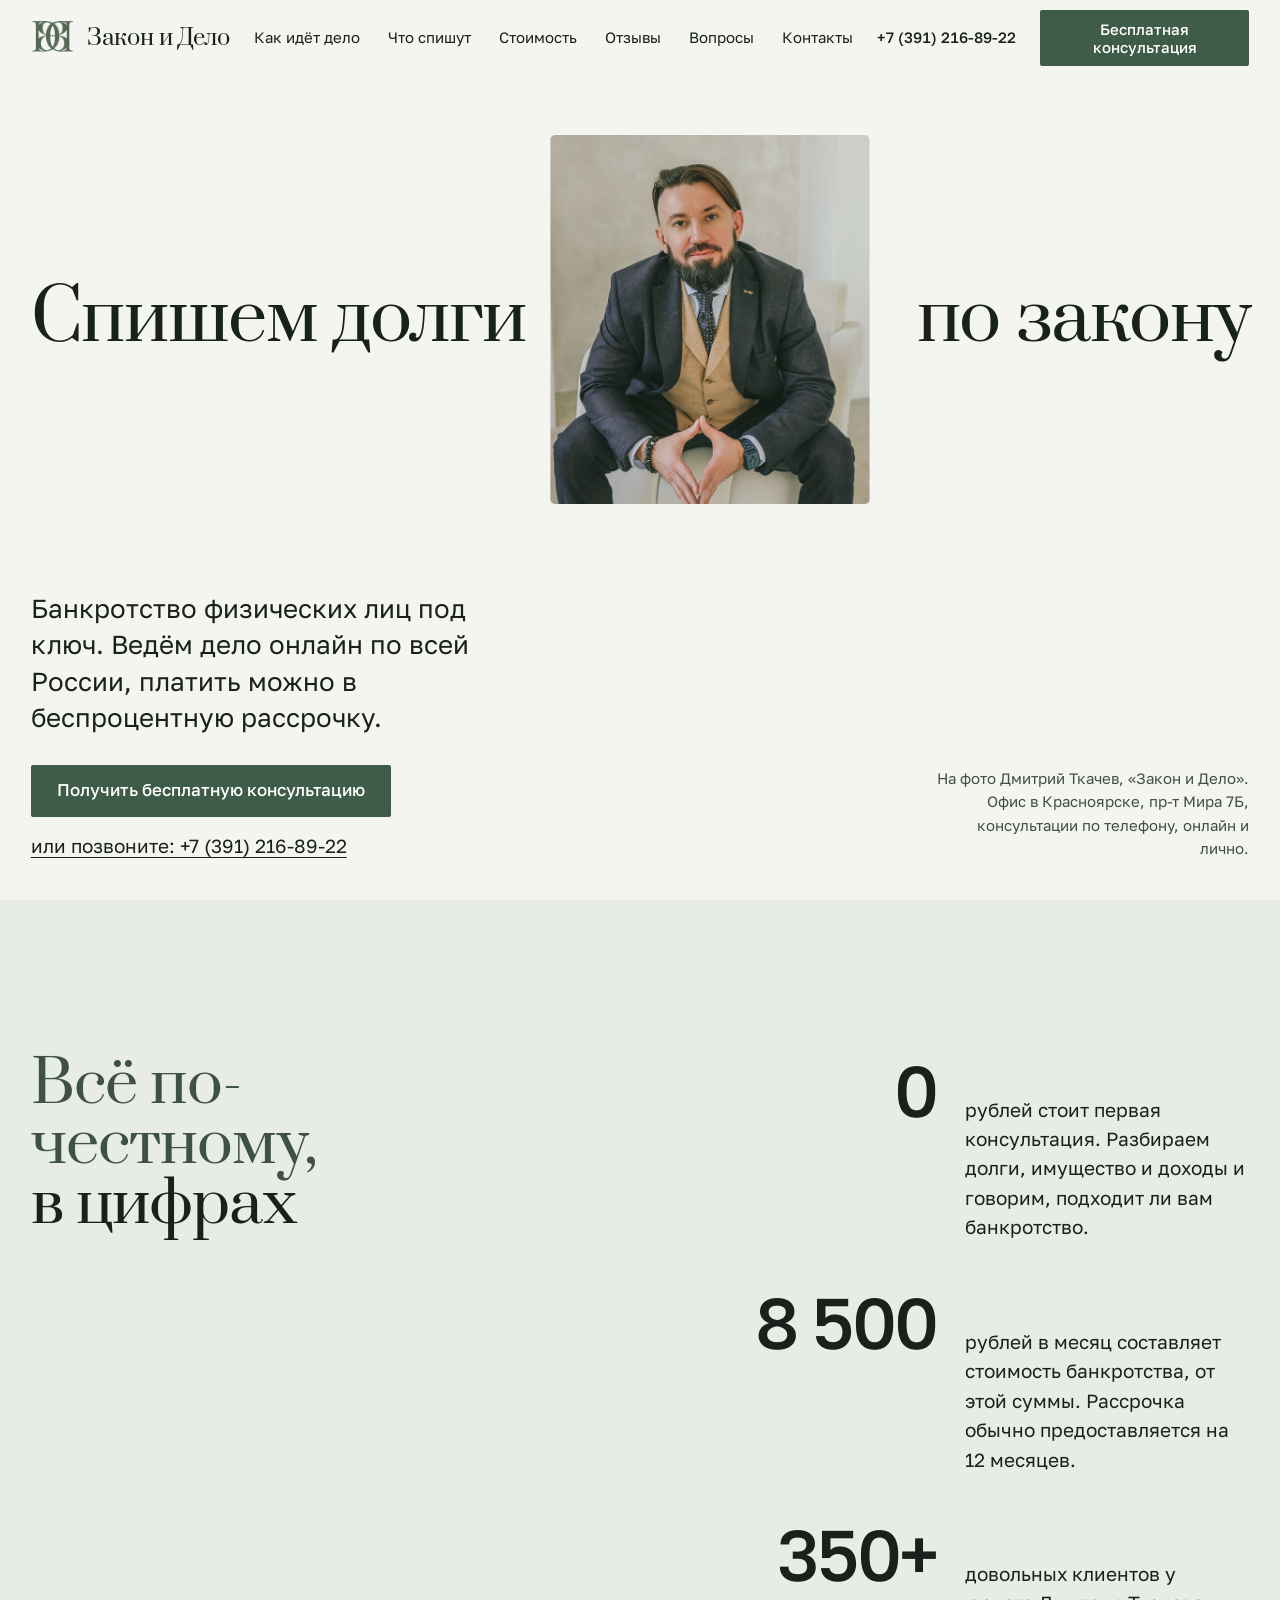
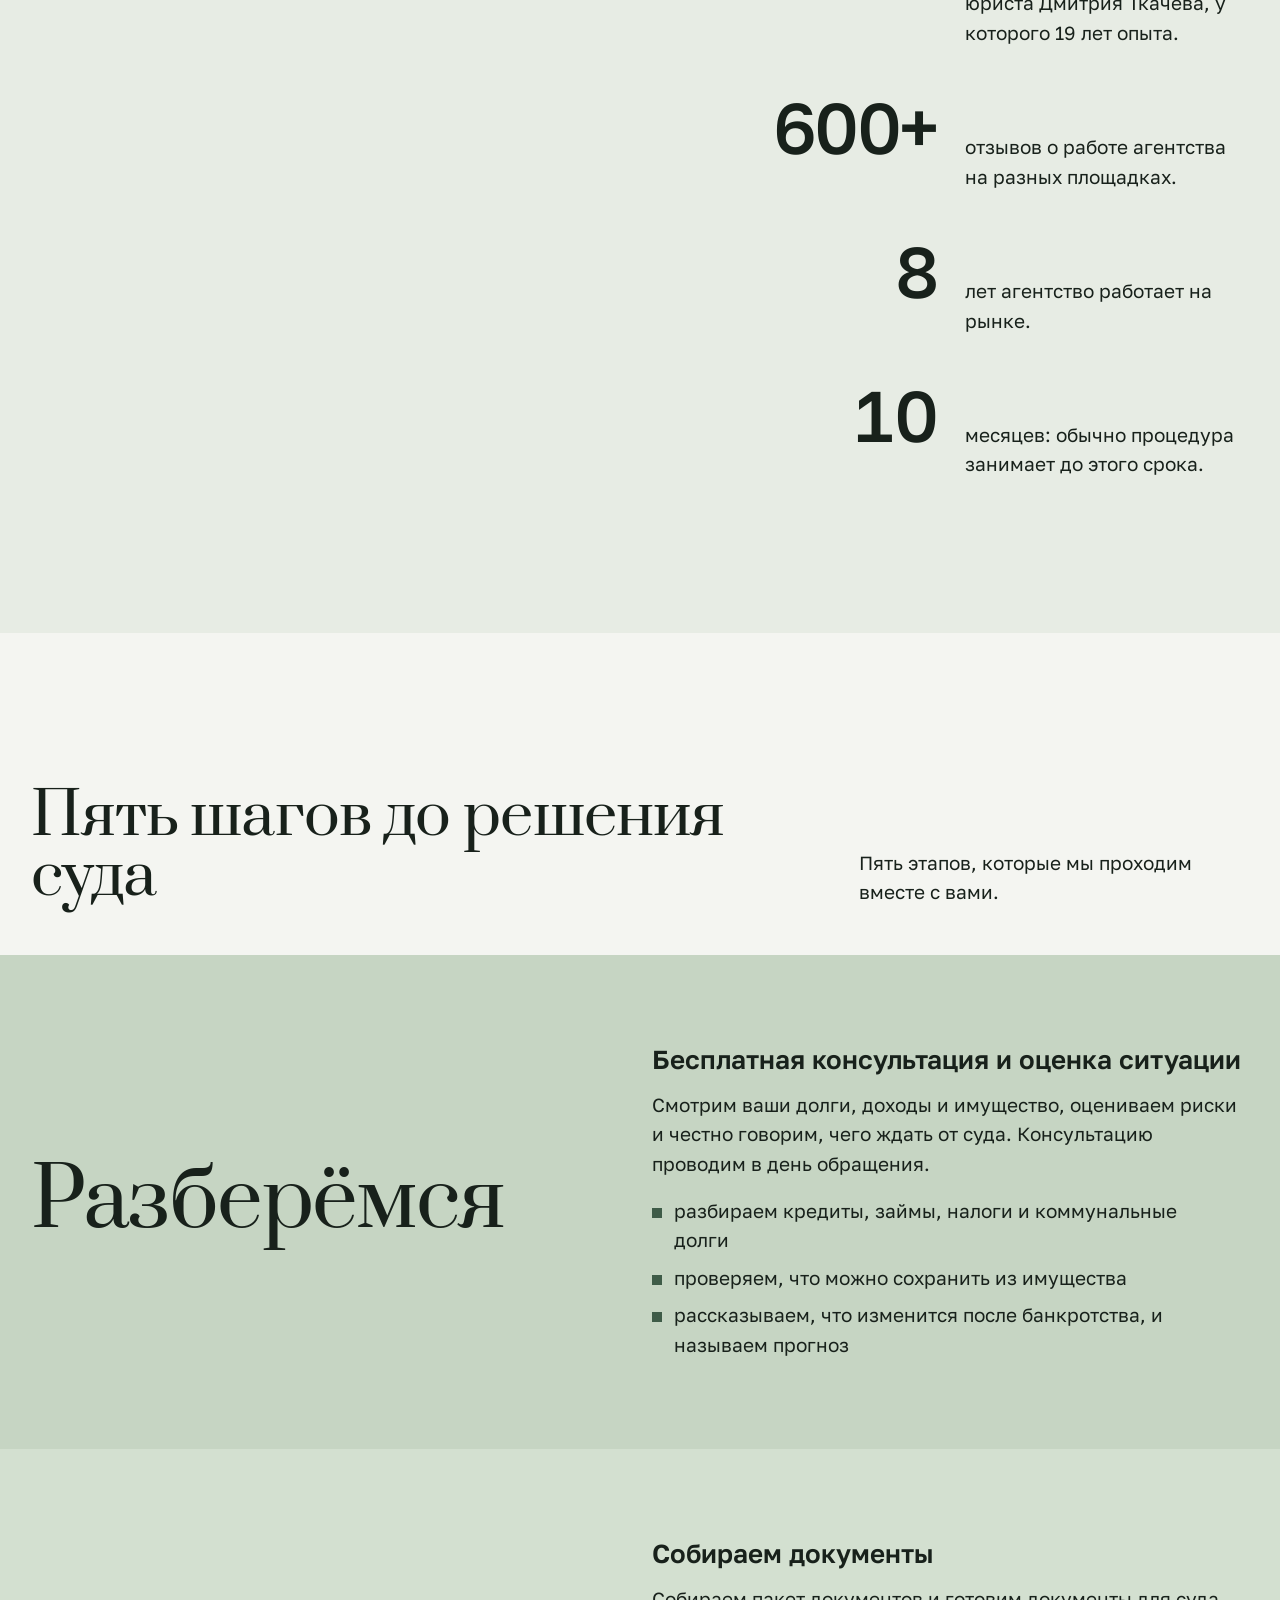
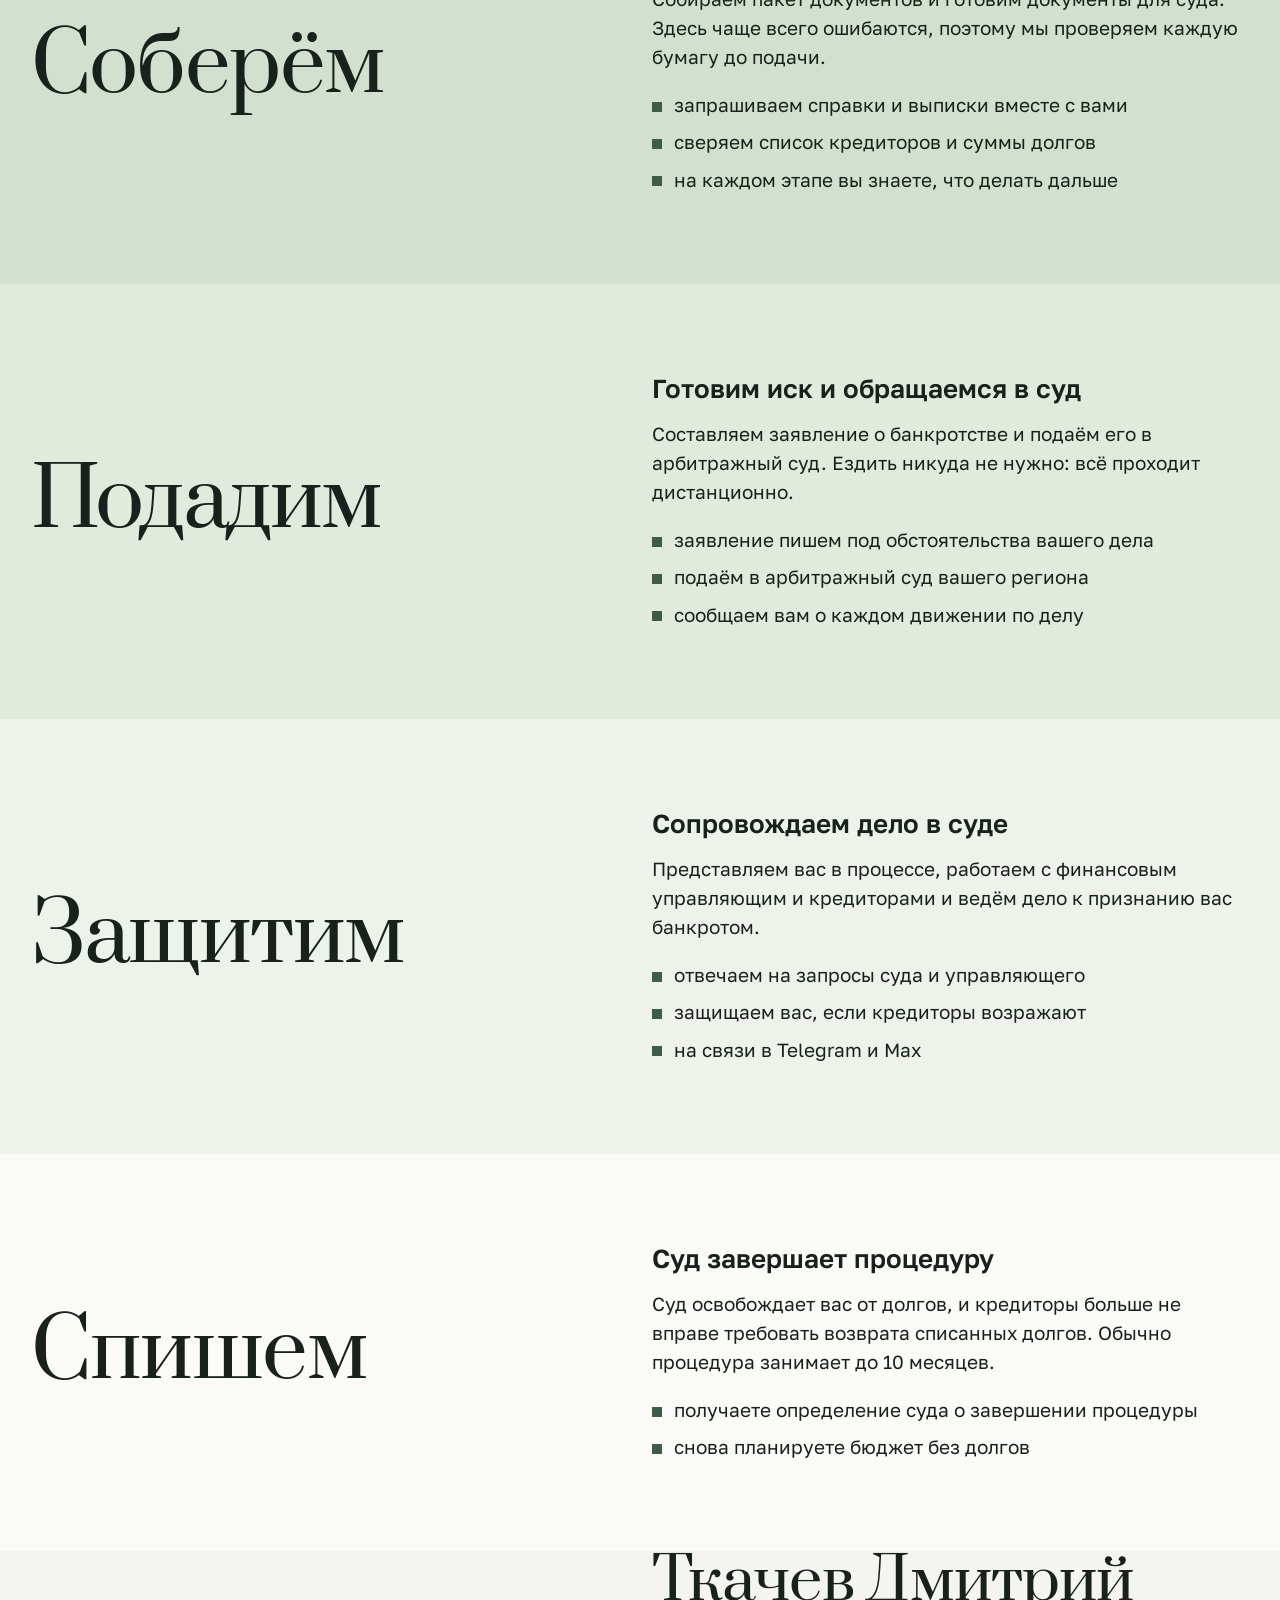
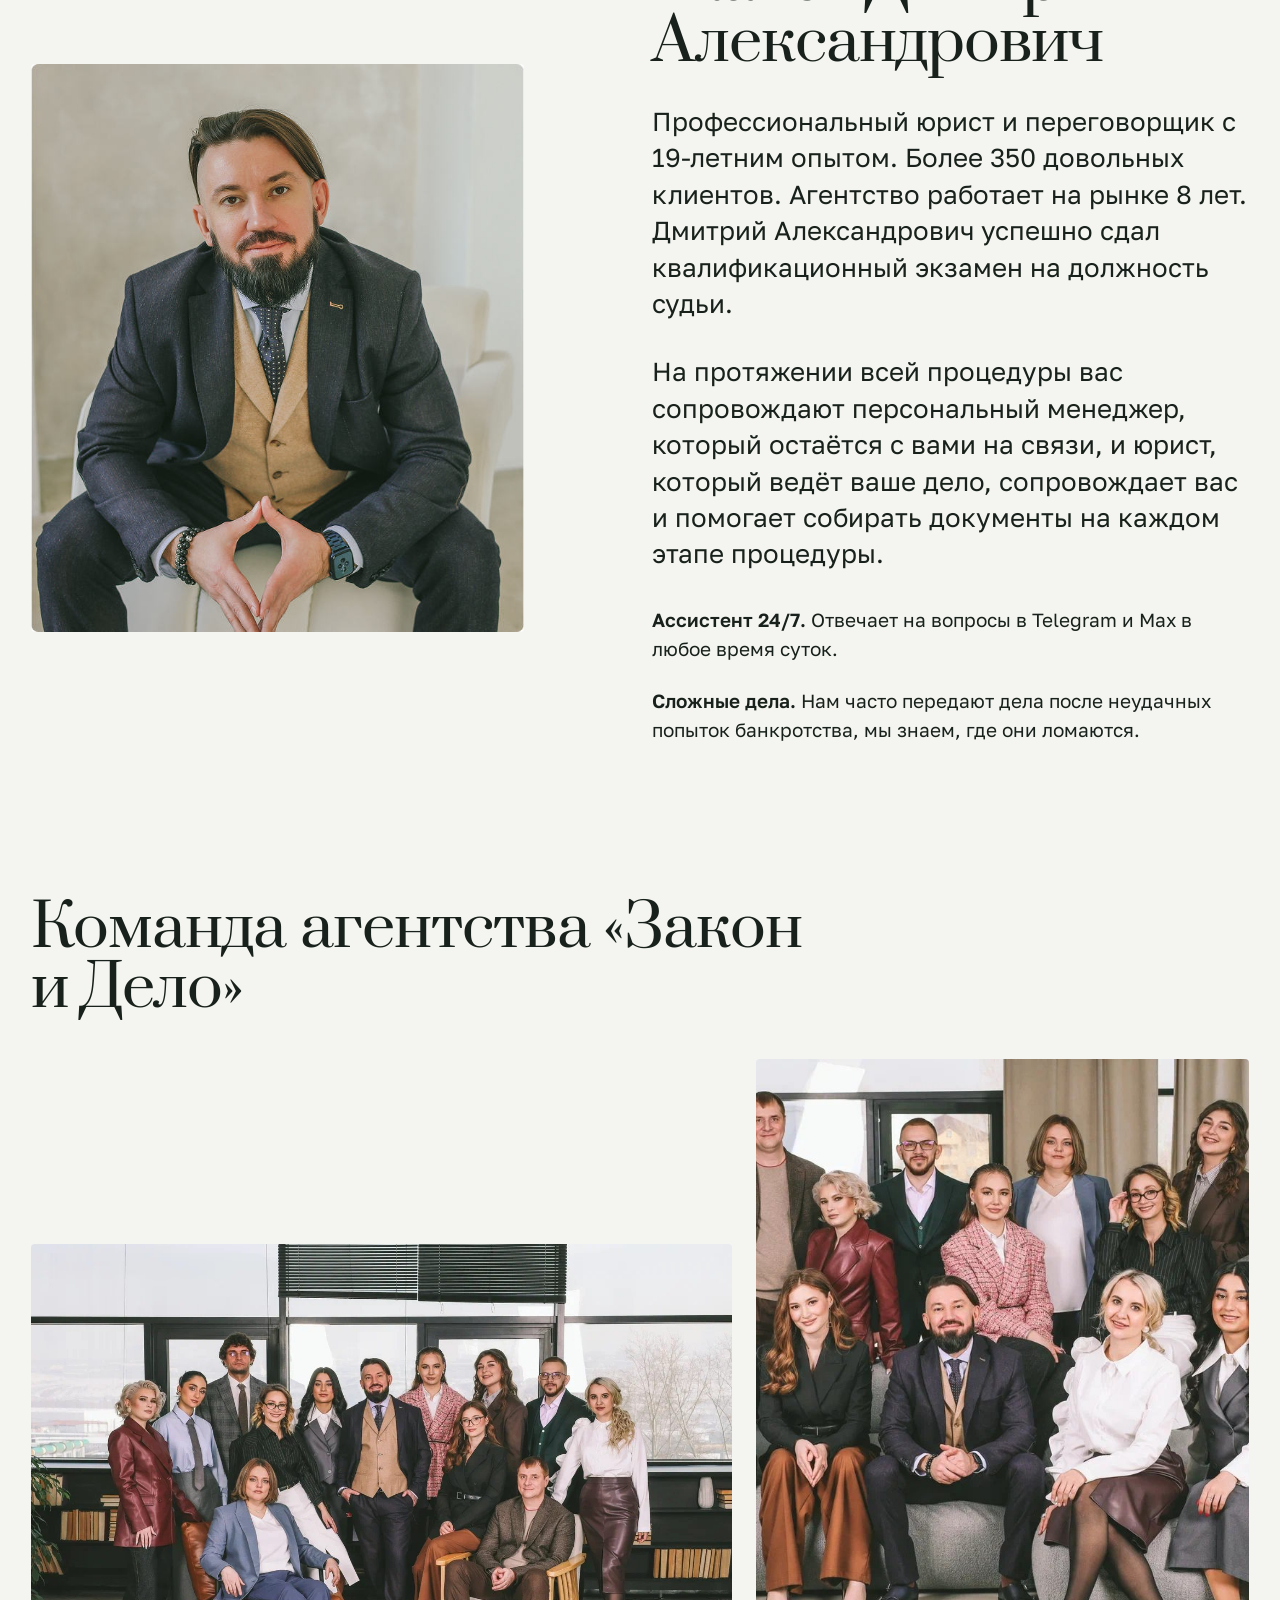
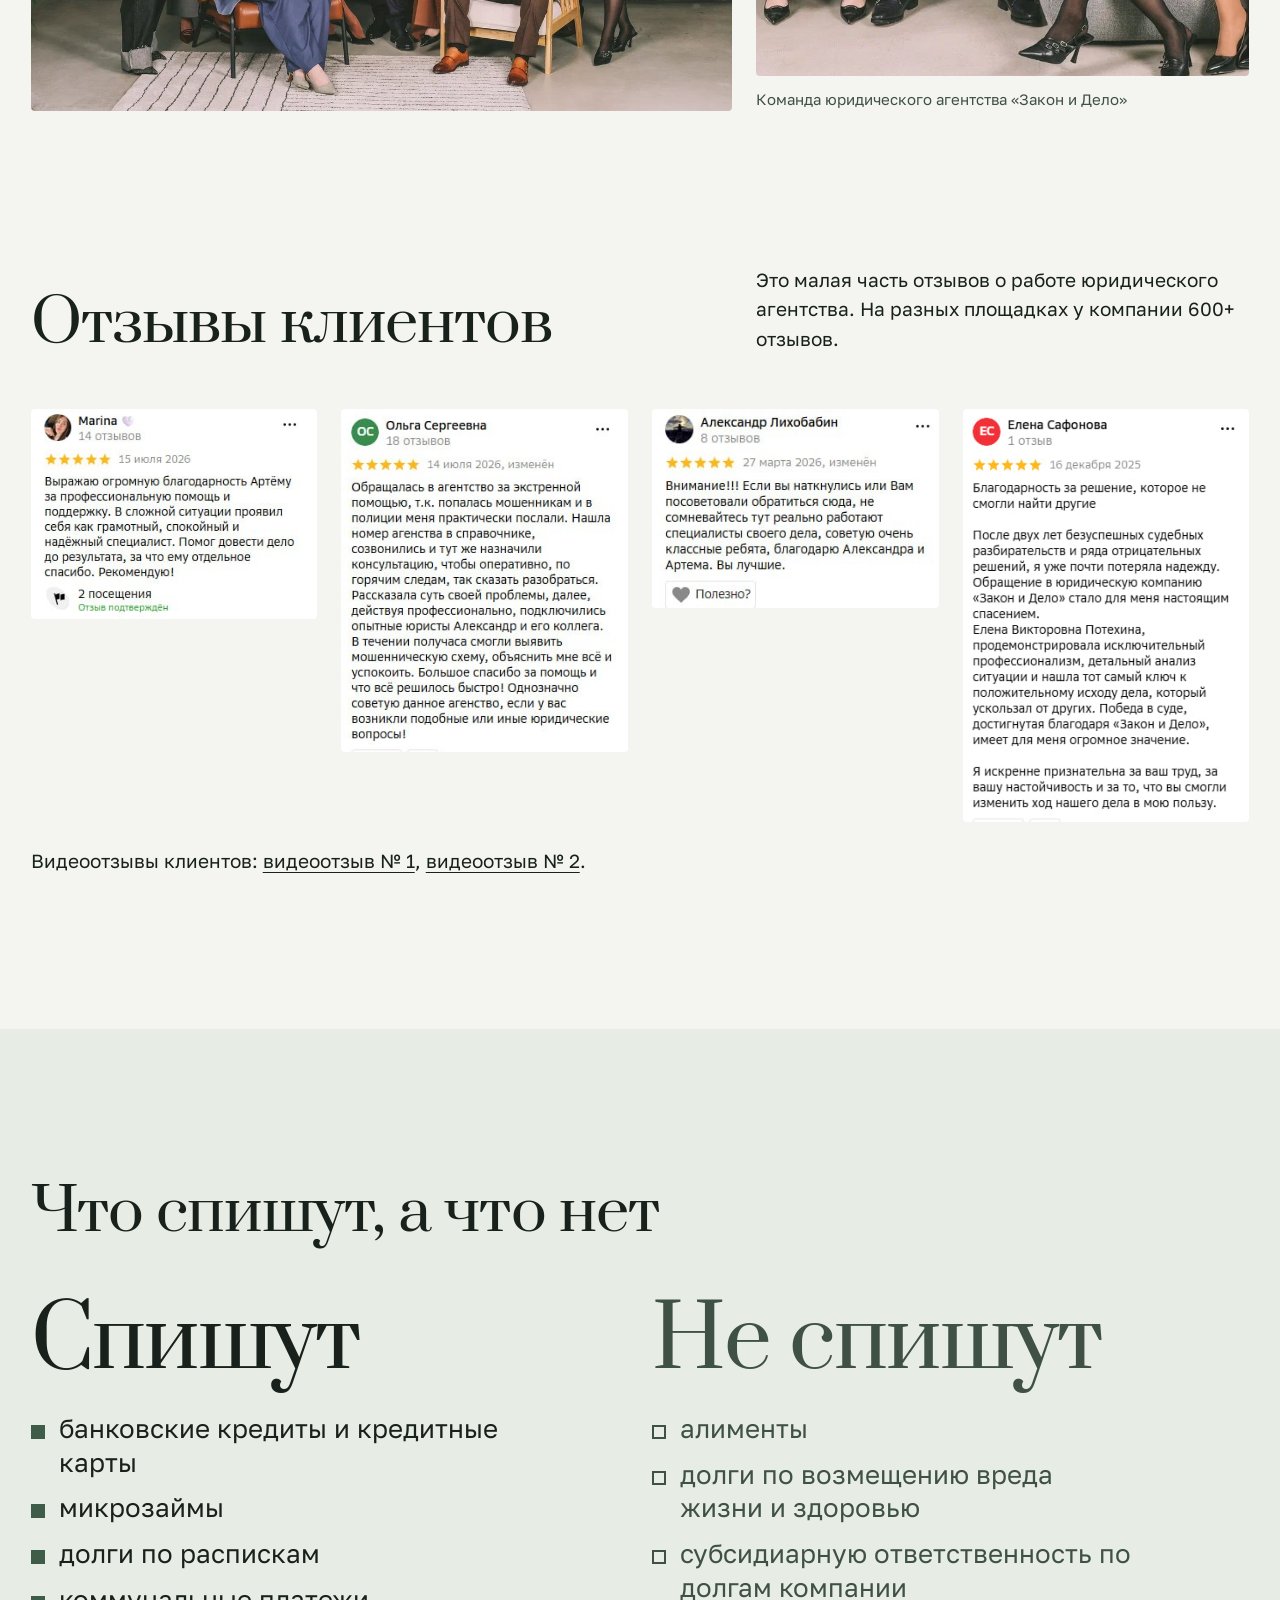
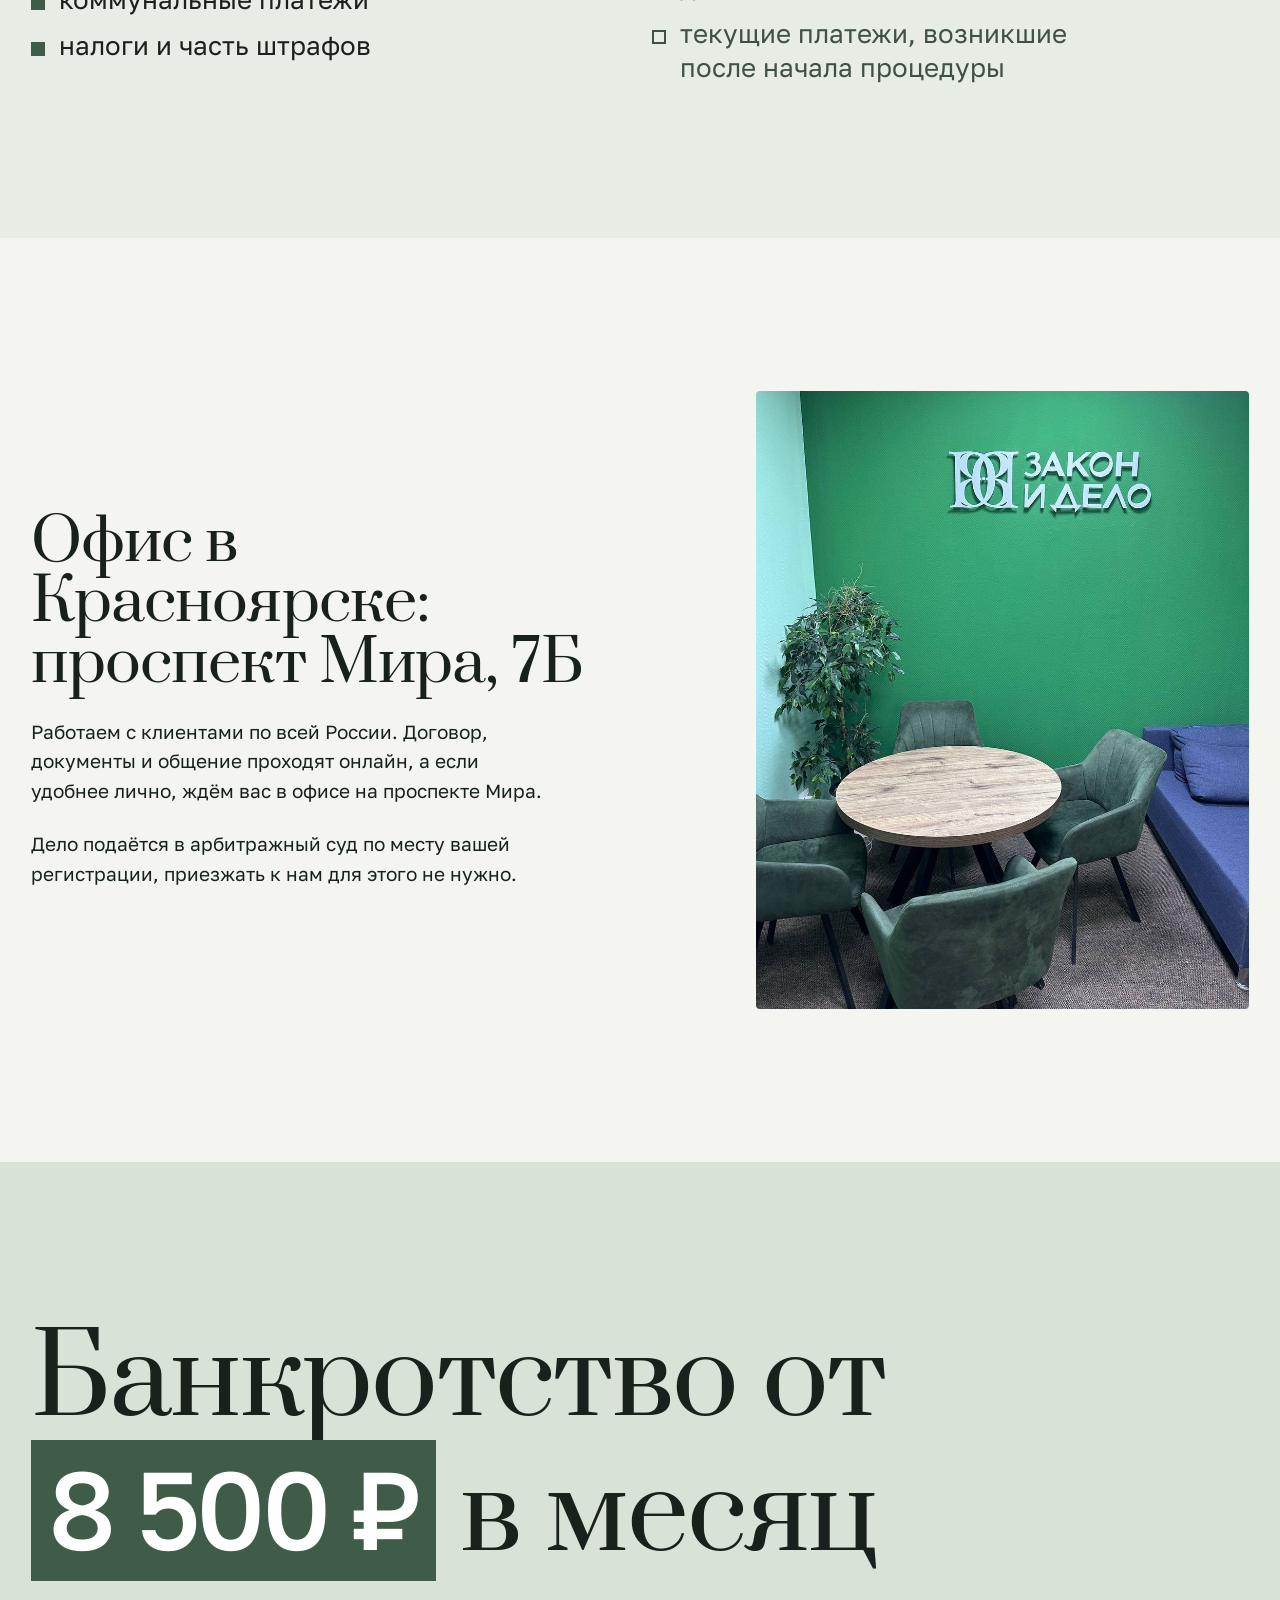
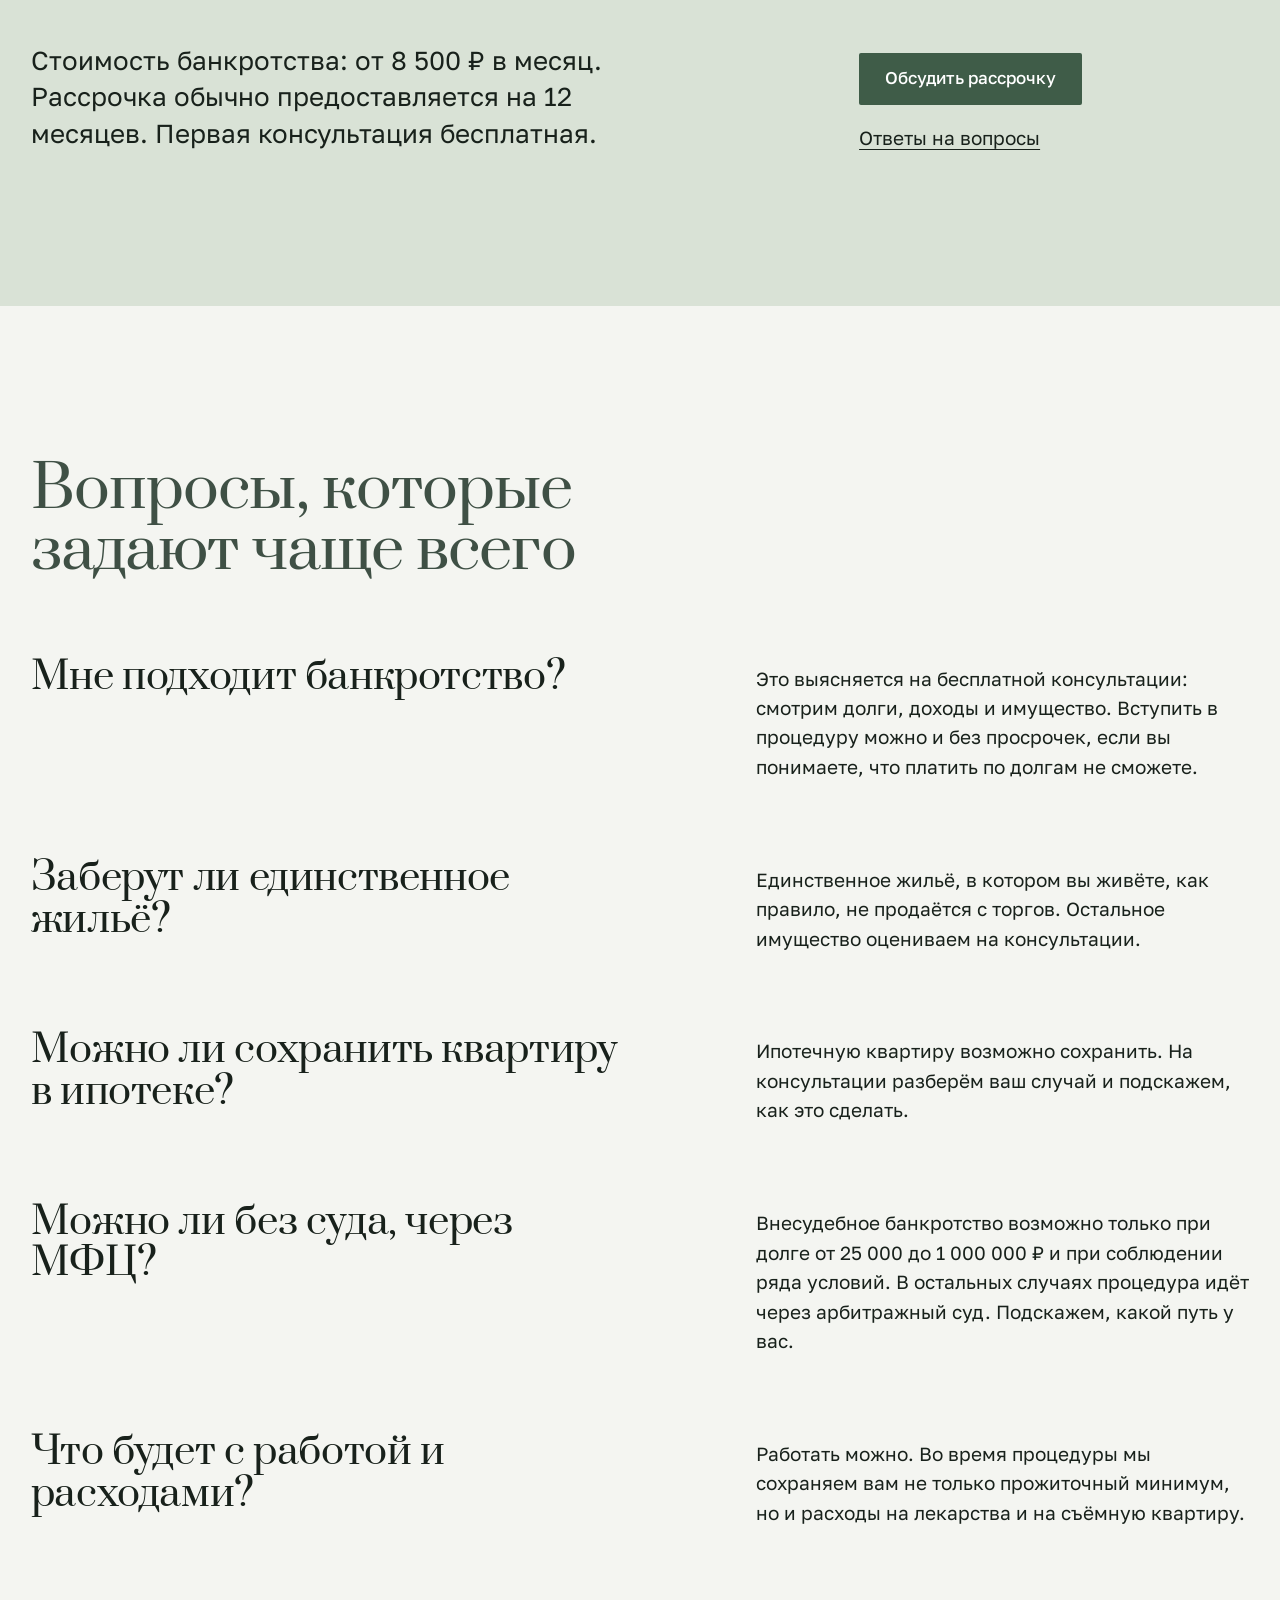
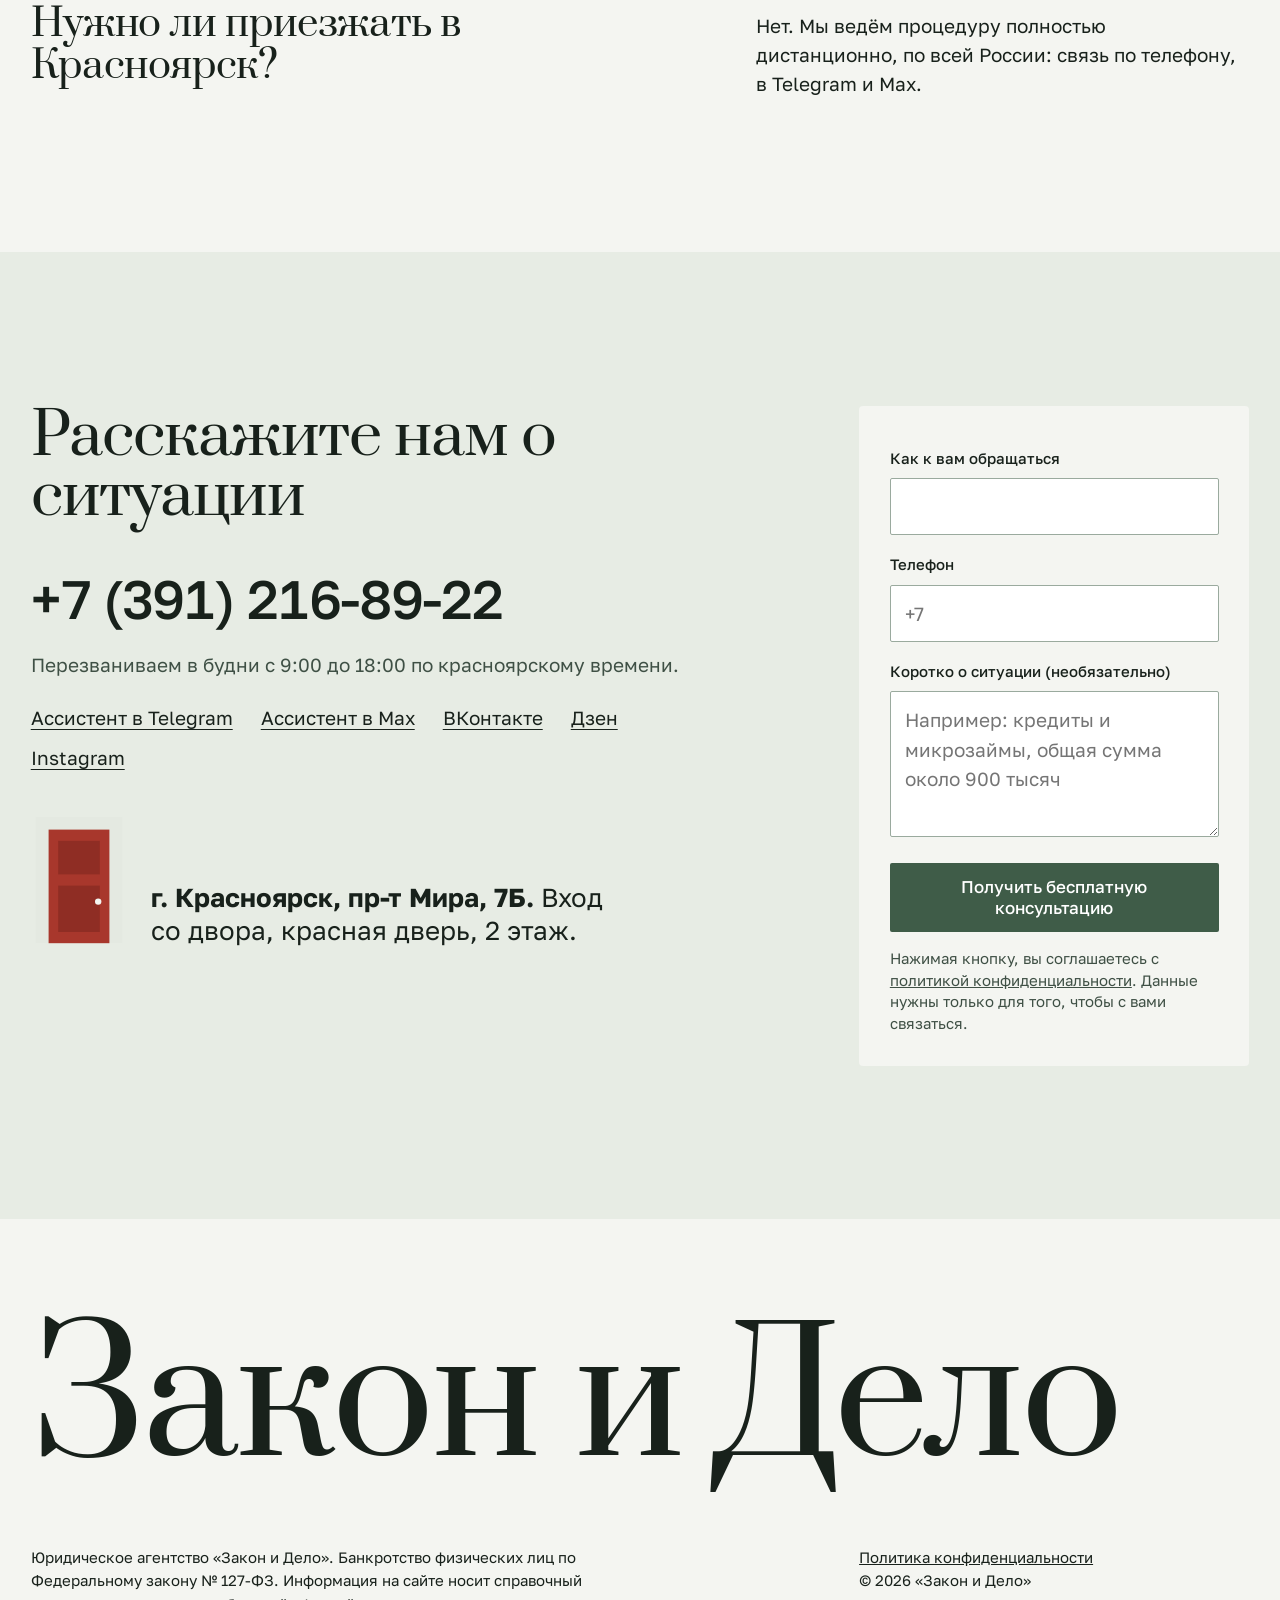
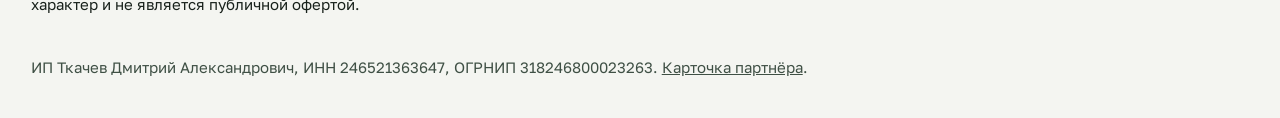
==== commit 8ba50a37: "Правки клиента: стоимость от 8 500, блок Ткачева, команда, отзывы, офис, ИП" ====
--- a/index.html
+++ b/index.html
@@ -4,7 +4,7 @@
 <meta charset="UTF-8">
 <meta name="viewport" content="width=device-width, initial-scale=1">
 <title>Банкротство физических лиц в Красноярске и по всей России — «Закон и Дело»</title>
-<meta name="description" content="Законное списание долгов: банкротство физических лиц под ключ, онлайн по всей России. Первая консультация бесплатно, рассрочка без процентов. Офис в Красноярске, пр-т Мира 7Б.">
+<meta name="description" content="Законное списание долгов: банкротство физических лиц под ключ, онлайн по всей России. Первая консультация бесплатно, стоимость от 8 500 ₽ в месяц. Офис в Красноярске, пр-т Мира 7Б.">
 <meta property="og:title" content="Закон и Дело — банкротство физических лиц">
 <meta property="og:description" content="Спишем долги по закону. Консультация бесплатно, рассрочка без процентов, работаем онлайн по всей России.">
 <meta property="og:type" content="website">
@@ -30,6 +30,7 @@
       <a href="#steps">Как идёт дело</a>
       <a href="#scope">Что спишут</a>
       <a href="#price">Стоимость</a>
+      <a href="#reviews">Отзывы</a>
       <a href="#faq">Вопросы</a>
       <a href="#contact">Контакты</a>
     </nav>
@@ -66,10 +67,11 @@
     <h2 class="ledger__head rise" id="h-ledger"><span>Всё по-честному,</span> <span>в цифрах</span></h2>
     <dl class="ledger__rows">
       <div class="lrow rise"><dt>0</dt><dd>рублей стоит первая консультация. Разбираем долги, имущество и доходы и говорим, подходит ли вам банкротство.</dd></div>
-      <div class="lrow rise"><dt>150 000</dt><dd>рублей составляет средняя стоимость сопровождения под ключ. Точная сумма зависит от вашего дела.</dd></div>
-      <div class="lrow rise"><dt>12</dt><dd>месяцев длится в среднем беспроцентная рассрочка, платёж начинается от 10 000 ₽ в месяц.</dd></div>
-      <div class="lrow rise"><dt>10</dt><dd>месяцев, как правило, хватает, чтобы суд принял решение по делу.</dd></div>
-      <div class="lrow rise"><dt>5</dt><dd>лет должно пройти до повторного банкротства. Поэтому процедуру проводят один раз и без ошибок.</dd></div>
+      <div class="lrow rise"><dt>8 500</dt><dd>рублей в месяц составляет стоимость банкротства, от этой суммы. Рассрочка обычно предоставляется на 12 месяцев.</dd></div>
+      <div class="lrow rise"><dt>350+</dt><dd>довольных клиентов у юриста Дмитрия Ткачева, у которого 19 лет опыта.</dd></div>
+      <div class="lrow rise"><dt>600+</dt><dd>отзывов о работе агентства на разных площадках.</dd></div>
+      <div class="lrow rise"><dt>8</dt><dd>лет агентство работает на рынке.</dd></div>
+      <div class="lrow rise"><dt>10</dt><dd>месяцев: обычно процедура занимает до этого срока.</dd></div>
     </dl>
   </div>
 </section>
@@ -78,11 +80,11 @@
 <section class="steps" id="steps" aria-labelledby="h-steps">
   <div class="steps__intro wrap">
     <h2 id="h-steps" class="rise">Пять шагов до решения суда</h2>
-    <p class="rise">Дело проходит пять этапов. С каждым из них вокруг вас становится светлее: так же меняется цвет страницы.</p>
+    <p class="rise">Пять этапов, которые мы проходим вместе с вами.</p>
   </div>
 
   <article class="panel panel--1">
-    <div class="panel__stage">
+    <div class="panel__stage wrap">
       <p class="verb" aria-hidden="true">Разберёмся</p>
       <div class="panel__body">
         <h3>Бесплатная консультация и оценка ситуации</h3>
@@ -90,29 +92,29 @@
         <ul>
           <li>разбираем кредиты, займы, налоги и коммунальные долги</li>
           <li>проверяем, что можно сохранить из имущества</li>
-          <li>называем прогноз и порядок дальнейших шагов</li>
+          <li>рассказываем, что изменится после банкротства, и называем прогноз</li>
         </ul>
       </div>
     </div>
   </article>
 
   <article class="panel panel--2">
-    <div class="panel__stage">
+    <div class="panel__stage wrap">
       <p class="verb" aria-hidden="true">Соберём</p>
       <div class="panel__body">
         <h3>Собираем документы</h3>
-        <p>Составляем список бумаг и формируем пакет для суда. Здесь чаще всего ошибаются, поэтому мы проверяем каждый документ до подачи.</p>
+        <p>Собираем пакет документов и готовим документы для суда. Здесь чаще всего ошибаются, поэтому мы проверяем каждую бумагу до подачи.</p>
         <ul>
           <li>запрашиваем справки и выписки вместе с вами</li>
           <li>сверяем список кредиторов и суммы долгов</li>
-          <li>вы видите этапы и сроки в личном кабинете</li>
+          <li>на каждом этапе вы знаете, что делать дальше</li>
         </ul>
       </div>
     </div>
   </article>
 
   <article class="panel panel--3">
-    <div class="panel__stage">
+    <div class="panel__stage wrap">
       <p class="verb" aria-hidden="true">Подадим</p>
       <div class="panel__body">
         <h3>Готовим иск и обращаемся в суд</h3>
@@ -127,7 +129,7 @@
   </article>
 
   <article class="panel panel--4">
-    <div class="panel__stage">
+    <div class="panel__stage wrap">
       <p class="verb" aria-hidden="true">Защитим</p>
       <div class="panel__body">
         <h3>Сопровождаем дело в суде</h3>
@@ -142,14 +144,13 @@
   </article>
 
   <article class="panel panel--5">
-    <div class="panel__stage">
+    <div class="panel__stage wrap">
       <p class="verb" aria-hidden="true">Спишем</p>
       <div class="panel__body">
         <h3>Суд завершает процедуру</h3>
-        <p>Суд освобождает вас от долгов, и кредиторы больше не вправе требовать их возврата в списанном объёме. Решение обычно приходит в пределах 10 месяцев.</p>
+        <p>Суд освобождает вас от долгов, и кредиторы больше не вправе требовать возврата списанных долгов. Обычно процедура занимает до 10 месяцев.</p>
         <ul>
           <li>получаете определение суда о завершении процедуры</li>
-          <li>узнаёте, какие ограничения действуют после банкротства</li>
           <li>снова планируете бюджет без долгов</li>
         </ul>
       </div>
@@ -161,17 +162,45 @@
 <section class="who" aria-labelledby="h-who">
   <div class="wrap who__grid">
     <figure class="who__photo rise">
-      <img src="img/dima.jpg" width="684" height="787" alt="Дмитрий Ткачев сидит в кресле, руки сведены перед собой" loading="lazy">
+      <img src="img/dima.jpg" width="684" height="787" alt="Ткачев Дмитрий Александрович сидит в кресле, руки сведены перед собой" loading="lazy">
     </figure>
     <div class="who__text">
-      <h2 id="h-who" class="rise">Знакомьтесь: Дмитрий Ткачев</h2>
-      <p class="who__lead rise">«Закон и Дело» проводит процедуру банкротства полностью дистанционно: готовит стратегию, собирает документы и сопровождает дело в суде.</p>
+      <h2 id="h-who" class="rise">Ткачев Дмитрий Александрович</h2>
+      <p class="who__lead rise">Профессиональный юрист и переговорщик с 19-летним опытом. Более 350 довольных клиентов. Агентство работает на рынке 8 лет. Дмитрий Александрович успешно сдал квалификационный экзамен на должность судьи.</p>
+      <p class="who__lead rise">На протяжении всей процедуры вас сопровождают персональный менеджер, который остаётся с вами на связи, и юрист, который ведёт ваше дело, сопровождает вас и помогает собирать документы на каждом этапе процедуры.</p>
       <ul class="who__list">
-        <li class="rise"><strong>Личный кабинет.</strong> Этапы и сроки вашего дела всегда перед глазами, звонить и уточнять не нужно.</li>
         <li class="rise"><strong>Ассистент 24/7.</strong> Отвечает на вопросы в Telegram и Max в любое время суток.</li>
         <li class="rise"><strong>Сложные дела.</strong> Нам часто передают дела после неудачных попыток банкротства, мы знаем, где они ломаются.</li>
       </ul>
     </div>
+  </div>
+</section>
+
+<!-- КОМАНДА -->
+<section class="team" aria-labelledby="h-team">
+  <div class="wrap team__grid">
+    <h2 id="h-team" class="team__head rise">Команда агентства «Закон и Дело»</h2>
+    <figure class="team__a rise"><img src="img/team-1.jpg" width="1280" height="853" alt="Команда юридического агентства «Закон и Дело» в офисе у панорамных окон" loading="lazy"></figure>
+    <figure class="team__b rise"><img src="img/team-2.jpg" width="1280" height="853" alt="Команда юридического агентства «Закон и Дело» на диване в офисе" loading="lazy"><figcaption>Команда юридического агентства «Закон и Дело»</figcaption></figure>
+  </div>
+</section>
+
+<!-- ОТЗЫВЫ -->
+<section class="reviews" id="reviews" aria-labelledby="h-reviews">
+  <div class="wrap">
+    <div class="reviews__top">
+      <h2 id="h-reviews" class="rise">Отзывы клиентов</h2>
+      <p class="rise">Это малая часть отзывов о работе юридического агентства. На разных площадках у компании 600+ отзывов.</p>
+    </div>
+    <div class="reviews__wall">
+      <img class="rise" src="img/review-1.png" width="341" height="250" alt="Отзыв Marina, 5 звёзд: благодарность Артёму за профессиональную помощь и поддержку в сложной ситуации" loading="lazy">
+      <img class="rise" src="img/review-2.png" width="334" height="400" alt="Отзыв Ольги Сергеевны, 5 звёзд: обратилась за экстренной помощью, назначили консультацию, помогли выявить мошенническую схему" loading="lazy">
+      <img class="rise" src="img/review-3.png" width="326" height="226" alt="Отзыв Александра Лихобабина, 5 звёзд: тут реально работают специалисты своего дела" loading="lazy">
+      <img class="rise" src="img/review-4.png" width="328" height="472" alt="Отзыв Елены Сафоновой, 5 звёзд: после двух лет безуспешных судебных разбирательств компания нашла решение, победа в суде" loading="lazy">
+    </div>
+    <p class="reviews__video rise">Видеоотзывы клиентов:
+      <a href="https://drive.google.com/file/d/1OVRI9yjhiB9DtZQ0_QiHlk17A676ZC5i/view?usp=drivesdk" target="_blank" rel="noopener">видеоотзыв № 1</a>,
+      <a href="https://drive.google.com/file/d/17TeuoVp-qgX5drTRU94jZdOOF8Hr_zU1/view?usp=drivesdk" target="_blank" rel="noopener">видеоотзыв № 2</a>.</p>
   </div>
 </section>
 
@@ -205,14 +234,12 @@
 <section class="geo" aria-labelledby="h-geo">
   <div class="wrap geo__grid">
     <div class="geo__text">
-      <h2 id="h-geo" class="rise">Из Красноярска в любой регион</h2>
-      <p class="rise">Дело подаётся в арбитражный суд по месту вашей регистрации. Приезжать к нам не обязательно: договор, документы и общение проходят онлайн. А если удобнее лично, ждём в офисе на проспекте Мира.</p>
+      <h2 id="h-geo" class="rise">Офис в Красноярске: проспект Мира, 7Б</h2>
+      <p class="rise">Работаем с клиентами по всей России. Договор, документы и общение проходят онлайн, а если удобнее лично, ждём вас в офисе на проспекте Мира.</p>
+      <p class="rise">Дело подаётся в арбитражный суд по месту вашей регистрации, приезжать к нам для этого не нужно.</p>
     </div>
     <figure class="geo__pic rise">
-      <img src="img/embankment.jpg" width="1920" height="1283" alt="Набережная Енисея в Красноярске с высоты моста" loading="lazy">
-    </figure>
-    <figure class="geo__pic geo__pic--b rise">
-      <img src="img/forest.jpg" width="1920" height="1280" alt="Осенние склоны Красноярских Столбов в дымке" loading="lazy">
+      <img src="img/office.jpg" width="960" height="1280" alt="Переговорная в офисе: круглый стол, зелёные кресла и логотип «Закон и Дело» на стене" loading="lazy">
     </figure>
   </div>
 </section>
@@ -221,21 +248,16 @@
 <section class="price" id="price" aria-labelledby="h-price">
   <div class="wrap price__inner">
     <h2 id="h-price" class="price__sentence rise">
-      <span>Дело под ключ за</span>
-      <span><mark id="pay">12 500 ₽</mark> в месяц</span>
+      <span>Банкротство от</span>
+      <span><mark>8 500 ₽</mark> в месяц</span>
     </h2>
     <div class="price__row">
       <div class="price__what rise">
-        <p>Сопровождение от первой консультации до решения суда. Платёж считаем от средней стоимости 150 000 ₽ без процентов. Точную сумму называем после бесплатной консультации, она зависит от вашего дела.</p>
-        <div class="slider">
-          <label for="months">Срок рассрочки: <output id="months-out" for="months">12 мес.</output></label>
-          <input id="months" type="range" min="10" max="15" step="1" value="12">
-          <div class="slider__ends"><span>10 мес.</span><span>15 мес.</span></div>
-        </div>
+        <p>Стоимость банкротства: от 8 500 ₽ в месяц. Рассрочка обычно предоставляется на 12 месяцев. Первая консультация бесплатная.</p>
       </div>
       <div class="price__act rise">
-        <a class="btn" href="#contact" id="price-cta">Обсудить рассрочку</a>
-        <a class="link" href="#faq">Что входит и как платить</a>
+        <a class="btn" href="#contact">Обсудить рассрочку</a>
+        <a class="link" href="#faq">Ответы на вопросы</a>
       </div>
     </div>
   </div>
@@ -247,27 +269,27 @@
     <h2 id="h-faq" class="faq__head rise">Вопросы, которые задают чаще всего</h2>
     <div class="qa rise">
       <h3>Мне подходит банкротство?</h3>
-      <p>Это выясняется на бесплатной консультации: смотрим долги, доходы и имущество. Если долг больше 500 000 ₽ и вы не платите дольше трёх месяцев, закон обязывает подать на банкротство самостоятельно.</p>
+      <p>Это выясняется на бесплатной консультации: смотрим долги, доходы и имущество. Вступить в процедуру можно и без просрочек, если вы понимаете, что платить по долгам не сможете.</p>
     </div>
     <div class="qa rise">
       <h3>Заберут ли единственное жильё?</h3>
-      <p>Единственное жильё, в котором вы живёте, как правило, не продаётся с торгов. Исключение: квартира в залоге, например по ипотеке. Остальное имущество оцениваем на консультации.</p>
+      <p>Единственное жильё, в котором вы живёте, как правило, не продаётся с торгов. Остальное имущество оцениваем на консультации.</p>
+    </div>
+    <div class="qa rise">
+      <h3>Можно ли сохранить квартиру в ипотеке?</h3>
+      <p>Ипотечную квартиру возможно сохранить. На консультации разберём ваш случай и подскажем, как это сделать.</p>
     </div>
     <div class="qa rise">
       <h3>Можно ли без суда, через МФЦ?</h3>
       <p>Внесудебное банкротство возможно только при долге от 25 000 до 1 000 000 ₽ и при соблюдении ряда условий. В остальных случаях процедура идёт через арбитражный суд. Подскажем, какой путь у вас.</p>
     </div>
     <div class="qa rise">
-      <h3>Что будет после банкротства?</h3>
-      <p>Пять лет при получении кредита нужно сообщать о банкротстве, три года нельзя занимать руководящие должности в компаниях, а повторно банкротиться можно не раньше чем через пять лет.</p>
-    </div>
-    <div class="qa rise">
-      <h3>Что будет с работой и зарплатой?</h3>
-      <p>Работать можно. Пока идёт процедура, вам оставляют прожиточный минимум на вас и ваших иждивенцев, остальной доход направляют кредиторам.</p>
+      <h3>Что будет с работой и расходами?</h3>
+      <p>Работать можно. Во время процедуры мы сохраняем вам не только прожиточный минимум, но и расходы на лекарства и на съёмную квартиру.</p>
     </div>
     <div class="qa rise">
       <h3>Нужно ли приезжать в Красноярск?</h3>
-      <p>Нет. Мы ведём процедуру полностью дистанционно, по всей России: связь по телефону, в Telegram и Max, а этапы дела видны в личном кабинете.</p>
+      <p>Нет. Мы ведём процедуру полностью дистанционно, по всей России: связь по телефону, в Telegram и Max.</p>
     </div>
   </div>
 </section>
@@ -311,10 +333,6 @@
     </form>
   </div>
 
-  <figure class="contact__street wrap rise">
-    <img src="img/mira.jpg" width="1920" height="1280" alt="Пешеходный участок проспекта Мира в Красноярске, памятник и кирпичное здание" loading="lazy">
-    <figcaption>Проспект Мира, Красноярск. Наш офис на этой улице, дом 7Б.</figcaption>
-  </figure>
 </section>
 
 </main>
@@ -323,10 +341,10 @@
   <div class="wrap">
     <p class="footer__name" aria-hidden="true">Закон и Дело</p>
     <div class="footer__row">
-      <p>Юридическая компания «Закон и Дело». Банкротство физических лиц по Федеральному закону № 127-ФЗ. Информация на сайте носит справочный характер и не является публичной офертой.</p>
+      <p>Юридическое агентство «Закон и Дело». Банкротство физических лиц по Федеральному закону № 127-ФЗ. Информация на сайте носит справочный характер и не является публичной офертой.</p>
       <p><a href="privacy.html">Политика конфиденциальности</a><br>© <span id="year">2026</span> «Закон и Дело»</p>
     </div>
-    <p class="credits">Фотографии: <a href="https://commons.wikimedia.org/w/index.php?curid=68587056">«RU Krasnoyarsk Yenisei River Kommunalny Bridge»</a>, Alexander Klink, <a href="https://creativecommons.org/licenses/by/4.0/">CC BY 4.0</a>; <a href="https://commons.wikimedia.org/wiki/File:Красноярские_Столбы_осенью_в_дымке._Красноярск,_Красноярский_край.jpg">«Красноярские Столбы осенью в дымке»</a>, Алексей Задонский, <a href="https://creativecommons.org/licenses/by-sa/4.0">CC BY-SA 4.0</a>; <a href="https://commons.wikimedia.org/w/index.php?curid=93725313">«Красноярск Проспект Мира»</a>, Svetlov Artem, <a href="https://creativecommons.org/licenses/by/4.0/">CC BY 4.0</a>, через Wikimedia Commons.</p>
+    <p class="credits">ИП Ткачев Дмитрий Александрович, ИНН 246521363647, ОГРНИП 318246800023263. <a href="https://drive.google.com/file/d/18gBVMHPjDT7-E-ws7XpA6kIzpr7I1Rl4/view?usp=drivesdk" target="_blank" rel="noopener">Карточка партнёра</a>.</p>
   </div>
 </footer>
 
--- a/styles.css
+++ b/styles.css
@@ -11,7 +11,7 @@
   --display: 'Prata', 'Times New Roman', serif;
   --text: 'Golos Text', system-ui, -apple-system, 'Segoe UI', sans-serif;
 
-  --m: clamp(16px, 2.4vw, 32px);
+  --m: clamp(20px, 2.4vw, 32px);
   --s-small: 0.9375rem;
   --s-body: clamp(1.0625rem, 1rem + 0.25vw, 1.1875rem);
   --s-lead: clamp(1.25rem, 1.1rem + 0.7vw, 1.625rem);
@@ -84,7 +84,7 @@
 .hero__stage {
   width: 100%;
   display: grid;
-  grid-template-columns: 1fr minmax(0, 36vw) 1fr;
+  grid-template-columns: 1fr minmax(0, 25vw) 1fr;
   grid-template-rows: 1fr auto auto;
   column-gap: 24px;
   align-items: center;
@@ -97,7 +97,7 @@
 .hero__l { grid-column: 1; grid-row: 1; text-align: left; }
 .hero__r { grid-column: 3; grid-row: 1; text-align: right; }
 .hero__frame { grid-column: 2; grid-row: 1; overflow: hidden; display: block; border-radius: 4px; }
-.hero__frame img { width: 100%; aspect-ratio: 16 / 9; object-fit: cover; object-position: 50% 20%; border-radius: 4px; background: var(--surface); }
+.hero__frame img { width: 100%; height: auto; aspect-ratio: 684 / 787; object-fit: cover; object-position: 50% 0; border-radius: 4px; background: var(--surface); }
 .hero__sub { grid-column: 1 / span 1; grid-row: 2; align-self: end; padding-top: 48px; max-width: 520px; }
 .hero__sub p { font-size: var(--s-lead); line-height: 1.4; }
 .hero__act { display: flex; flex-wrap: wrap; align-items: center; gap: 14px 24px; margin-top: 28px; }
@@ -119,31 +119,16 @@
 .steps__intro h2 { grid-column: 1 / span 8; font-size: var(--s-head); }
 .steps__intro p { grid-column: 9 / span 4; font-size: var(--s-body); color: var(--ink); }
 
-.panel { height: 135svh; }
-.panel__stage {
   position: sticky; top: 0; height: 100svh;
   display: grid; grid-template-rows: 1fr auto; padding: 96px var(--m) 40px;
   max-width: 1680px; margin-inline: auto;
 }
-.panel--1 { background: #C6D5C3; }
-.panel--2 { background: #D3E0D0; }
-.panel--3 { background: #E0EADD; }
-.panel--4 { background: #EDF3EB; }
-.panel--5 { background: #FAFBF8; }
-.panel__stage { --pc: inherit; }
-.verb { align-self: center; font-size: clamp(3.75rem, 1rem + 12.6vw, 13.5rem); line-height: 1; margin: 0; white-space: nowrap; }
-.panel__body { min-width: 0; display: grid; grid-template-columns: repeat(12, 1fr); column-gap: 24px; row-gap: 14px; align-items: start; }
-.panel__body h3 { grid-column: 1 / span 5; font-family: var(--text); font-weight: 600; font-size: var(--s-lead); line-height: 1.2; }
-.panel__body p { grid-column: 1 / span 5; max-width: 52ch; }
-.panel__body ul { grid-column: 8 / span 5; grid-row: 1 / span 2; display: grid; gap: 10px; }
-.panel__body li { padding-left: 22px; position: relative; max-width: 46ch; }
-.panel__body li::before { content: ''; position: absolute; left: 0; top: .62em; width: 10px; height: 10px; background: var(--accent); }
 
 /* ---------- кто ведёт ---------- */
 .who { padding-block: var(--gap-section); }
 .who__grid { display: grid; grid-template-columns: repeat(12, 1fr); column-gap: 24px; align-items: center; }
 .who__photo { grid-column: 1 / span 5; }
-.who__photo img { width: 100%; aspect-ratio: 4 / 5; object-fit: cover; object-position: 50% 15%; border-radius: 4px; }
+.who__photo img { width: 100%; height: auto; aspect-ratio: 684 / 787; object-fit: cover; border-radius: 4px; }
 .who__text { grid-column: 7 / span 6; display: grid; gap: 32px; }
 .who__text h2 { font-size: var(--s-head); }
 .who__lead { font-size: var(--s-lead); line-height: 1.4; max-width: 34em; }
@@ -165,14 +150,12 @@
 
 /* ---------- география ---------- */
 .geo { padding-block: var(--gap-section); }
-.geo__grid { display: grid; grid-template-columns: repeat(12, 1fr); column-gap: 24px; row-gap: 48px; align-items: start; }
-.geo__text { grid-column: 1 / span 5; display: grid; gap: 28px; align-self: center; }
+.geo__grid { display: grid; grid-template-columns: repeat(12, 1fr); column-gap: 24px; row-gap: 48px; align-items: center; }
+.geo__text { grid-column: 1 / span 6; display: grid; gap: 24px; align-self: center; }
 .geo__text h2 { font-size: var(--s-head); }
 .geo__text p { max-width: 44ch; }
-.geo__pic { grid-column: 6 / span 7; }
-.geo__pic img { width: 100%; aspect-ratio: 3 / 2; object-fit: cover; border-radius: 4px; }
-.geo__pic--b { grid-column: 1 / span 4; grid-row: 2; }
-.geo__pic--b img { aspect-ratio: 4 / 3; }
+.geo__pic { grid-column: 8 / span 5; }
+.geo__pic img { width: 100%; height: auto; aspect-ratio: 4 / 5; object-fit: cover; border-radius: 4px; }
 
 /* ---------- стоимость ---------- */
 .price { background: var(--surface-2); padding-block: var(--gap-section); min-height: 80svh; display: flex; align-items: center; }
@@ -185,17 +168,9 @@
   font-variant-numeric: lining-nums tabular-nums;
 }
 .price__row { margin-top: 64px; display: grid; grid-template-columns: repeat(12, 1fr); column-gap: 24px; row-gap: 32px; align-items: end; }
-.price__what { grid-column: 1 / span 6; display: grid; gap: 32px; }
-.price__what > p { font-size: var(--s-lead); line-height: 1.4; }
+.price__what { grid-column: 1 / span 6; }
+.price__what > p { font-size: var(--s-lead); line-height: 1.4; max-width: 34em; }
 .price__act { grid-column: 9 / span 4; display: grid; gap: 18px; justify-items: start; }
-.slider label { display: block; font-weight: 500; margin-bottom: 12px; }
-.slider output { font-weight: 600; }
-.slider input[type=range] { width: 100%; height: 36px; margin: 0; background: transparent; -webkit-appearance: none; appearance: none; cursor: pointer; }
-.slider input[type=range]::-webkit-slider-runnable-track { height: 10px; background: var(--bg); border-radius: 0; }
-.slider input[type=range]::-moz-range-track { height: 10px; background: var(--bg); border-radius: 0; }
-.slider input[type=range]::-webkit-slider-thumb { -webkit-appearance: none; width: 30px; height: 30px; margin-top: -10px; background: var(--accent); border: 0; border-radius: 0; }
-.slider input[type=range]::-moz-range-thumb { width: 30px; height: 30px; background: var(--accent); border: 0; border-radius: 0; }
-.slider__ends { display: flex; justify-content: space-between; font-size: var(--s-small); color: var(--muted); margin-top: 4px; }
 
 /* ---------- вопросы ---------- */
 .faq { padding-block: var(--gap-section); }
@@ -206,7 +181,7 @@
 .qa p { grid-column: 8 / span 5; font-size: var(--s-body); line-height: 1.55; max-width: 46ch; padding-top: 0.35em; }
 
 /* ---------- контакты ---------- */
-.contact { background: var(--surface); padding-block: var(--gap-section) clamp(48px, 6vw, 96px); }
+.contact { background: var(--surface); padding-block: var(--gap-section); }
 .contact__grid { display: grid; grid-template-columns: repeat(12, 1fr); column-gap: 24px; row-gap: 48px; align-items: start; }
 .contact__main { grid-column: 1 / span 7; display: grid; gap: 24px; }
 .contact__tel { margin-top: 20px; }
@@ -231,13 +206,10 @@
 .form .btn { margin-top: 18px; }
 .form__note { font-size: var(--s-small); color: var(--muted); margin-top: 8px; line-height: 1.45; }
 
-.contact__street { margin-top: var(--gap-section); }
-.contact__street figcaption { padding: 14px 0 0; font-size: var(--s-small); color: var(--muted); }
-.contact__street img { width: 100%; aspect-ratio: 21 / 9; object-fit: cover; object-position: 50% 62%; border-radius: 4px; }
 
 /* ---------- подвал ---------- */
 .footer { background: var(--bg); padding: clamp(64px, 8vw, 120px) 0 40px; }
-.footer__name { font-size: 14vw; line-height: 0.95; margin-bottom: clamp(40px, 5vw, 72px); white-space: nowrap; }
+.footer__name { font-size: 13.2vw; line-height: 0.95; margin-bottom: clamp(40px, 5vw, 72px); white-space: nowrap; }
 .footer__row { display: grid; grid-template-columns: repeat(12, 1fr); column-gap: 24px; row-gap: 24px; font-size: var(--s-small); }
 .footer__row p:first-child { grid-column: 1 / span 6; max-width: 62ch; }
 .footer__row p:last-child { grid-column: 9 / span 4; }
@@ -281,7 +253,7 @@
   .hero__l { grid-row: 1; }
   .hero__r { grid-row: 3; text-align: right; }
   .hero__frame { grid-column: 1; grid-row: 2; }
-  .hero__frame img { aspect-ratio: 4 / 3; }
+  .hero__frame { max-width: 420px; }
   .hero__sub { grid-row: 4; grid-column: 1; padding-top: 12px; max-width: none; }
   .hero__note { grid-row: 5; grid-column: 1; text-align: left; justify-self: start; }
 
@@ -292,19 +264,15 @@
 
   .steps__intro h2, .steps__intro p { grid-column: 1 / -1; }
   .steps__intro p { margin-top: 20px; }
-  .panel { height: 125svh; }
-  .panel__stage { padding-top: 84px; }
-  .verb { font-size: clamp(2.75rem, 13.2vw, 8rem); }
-  .panel__body h3, .panel__body p, .panel__body ul { grid-column: 1 / -1; grid-row: auto; }
-  .panel__body ul { margin-top: 6px; }
 
   .who__photo, .who__text { grid-column: 1 / -1; }
   .who__text { margin-top: 36px; }
-  .who__photo img { aspect-ratio: 1 / 1; }
+  .who__photo { max-width: 460px; }
 
   .scope__col { grid-column: 1 / -1; }
 
-  .geo__text, .geo__pic, .geo__pic--b { grid-column: 1 / -1; grid-row: auto; }
+  .geo__text, .geo__pic { grid-column: 1 / -1; grid-row: auto; }
+  .geo__pic { max-width: 460px; }
 
   .price__sentence { font-size: clamp(2.25rem, 9.6vw, 6rem); }
   .price__what, .price__act { grid-column: 1 / -1; }
@@ -314,7 +282,6 @@
   .qa p { padding-top: 0; }
 
   .contact__main, .form { grid-column: 1 / -1; }
-  .contact__street img { aspect-ratio: 4 / 3; }
 
   .footer__row p:first-child, .footer__row p:last-child { grid-column: 1 / -1; }
 }
@@ -329,7 +296,6 @@
 }
 
 @media (min-width: 961px) {
-  .panel:nth-of-type(even) .verb { text-align: right; }
 }
 
 /* цифры набираем гротеском: у Prata единица похожа на «l» */
@@ -340,3 +306,53 @@
 @media (max-width: 960px) {
   .price__sentence { line-height: 1.24; }
 }
+
+/* ---------- шаги: компактные полосы ---------- */
+.panel { padding-block: clamp(56px, 7vw, 104px); }
+.panel--1 { background: #C6D5C3; }
+.panel--2 { background: #D3E0D0; }
+.panel--3 { background: #E0EADD; }
+.panel--4 { background: #EDF3EB; }
+.panel--5 { background: #FAFBF8; }
+.panel__stage { display: grid; grid-template-columns: repeat(12, 1fr); column-gap: 24px; align-items: center; }
+.verb { grid-column: 1 / span 6; font-size: clamp(2.75rem, 0.6rem + 5.6vw, 6.5rem); line-height: 1; margin: 0; white-space: nowrap; font-family: var(--display); letter-spacing: -0.02em; }
+.panel__body { grid-column: 7 / span 6; min-width: 0; display: grid; row-gap: 14px; }
+.panel__body h3 { font-family: var(--text); font-weight: 600; font-size: var(--s-lead); line-height: 1.2; }
+.panel__body p { max-width: 52ch; }
+.panel__body ul { display: grid; gap: 8px; margin-top: 4px; }
+.panel__body li { padding-left: 22px; position: relative; max-width: 46ch; }
+.panel__body li::before { content: ''; position: absolute; left: 0; top: .62em; width: 10px; height: 10px; background: var(--accent); }
+.steps__intro { padding-block: var(--gap-section) 48px; }
+
+/* ---------- команда ---------- */
+.team { padding-block: var(--gap-section) 0; }
+.team__grid { display: grid; grid-template-columns: repeat(12, 1fr); column-gap: 24px; row-gap: 40px; align-items: end; }
+.team__head { grid-column: 1 / span 8; font-size: var(--s-head); }
+.team__a { grid-column: 1 / span 7; }
+.team__b { grid-column: 8 / span 5; }
+.team__a img, .team__b img { width: 100%; height: auto; aspect-ratio: 3 / 2; object-fit: cover; border-radius: 4px; }
+.team__b img { aspect-ratio: 4 / 5; object-position: 50% 30%; }
+.team__b figcaption { margin-top: 12px; font-size: var(--s-small); color: var(--muted); }
+
+/* ---------- отзывы ---------- */
+.reviews { padding-block: var(--gap-section); }
+.reviews__top { display: grid; grid-template-columns: repeat(12, 1fr); column-gap: 24px; row-gap: 20px; align-items: end; margin-bottom: 56px; }
+.reviews__top h2 { grid-column: 1 / span 6; font-size: var(--s-head); }
+.reviews__top p { grid-column: 8 / span 5; max-width: 40ch; }
+.reviews__wall { columns: 4 260px; column-gap: 24px; }
+.reviews__wall img { width: 100%; max-width: 380px; height: auto; margin: 0 0 24px; break-inside: avoid; border-radius: 4px; background: #fff; }
+.reviews__video { margin-top: 24px; }
+.reviews__video a { text-underline-offset: 4px; }
+
+@media (max-width: 960px) {
+  .verb { grid-column: 1 / -1; font-size: clamp(2.5rem, 13vw, 6rem); margin-bottom: 16px; }
+  .panel__body { grid-column: 1 / -1; }
+  .team__head, .team__a, .team__b { grid-column: 1 / -1; }
+  .reviews__top h2, .reviews__top p { grid-column: 1 / -1; }
+  .reviews__wall { columns: 2 150px; column-gap: 14px; }
+  .reviews__wall img { margin-bottom: 14px; }
+}
+@media (max-width: 560px) {
+  .reviews__wall { columns: 1; }
+  .reviews__wall img { max-width: 360px; }
+}
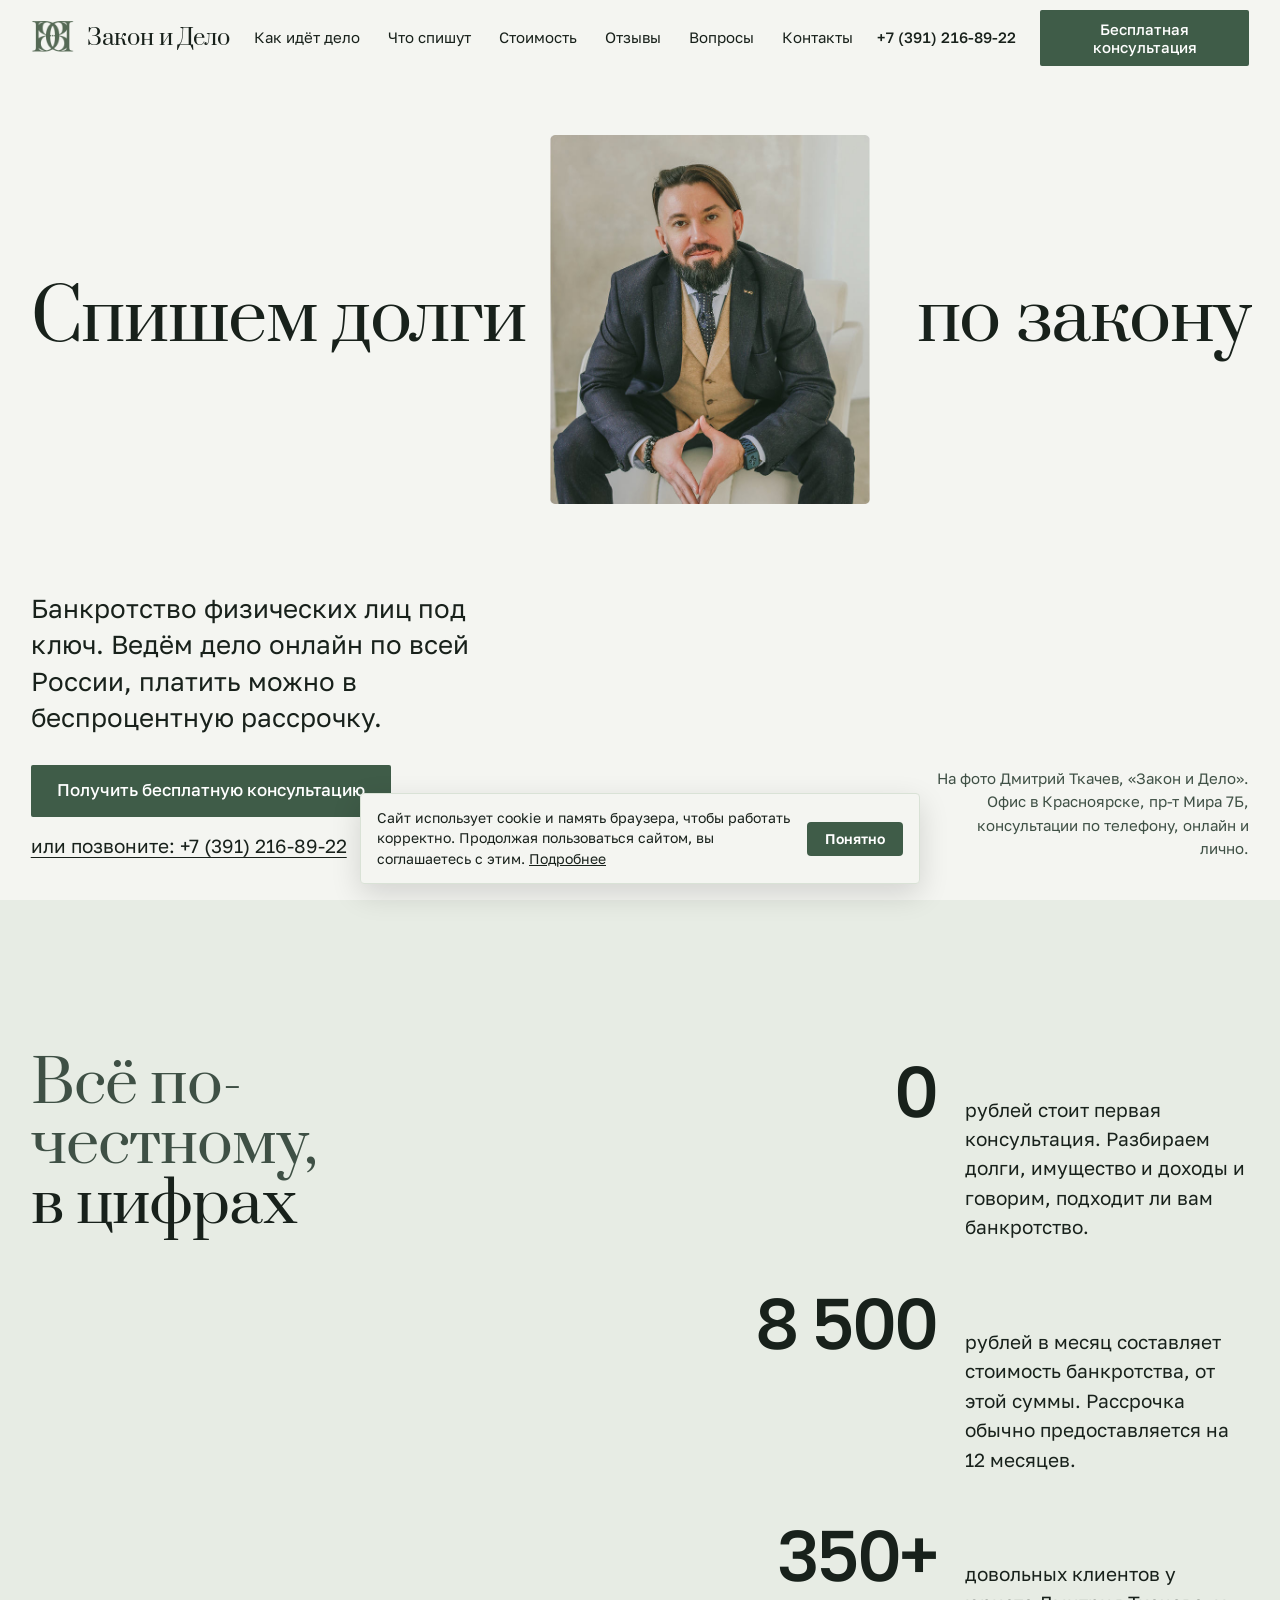
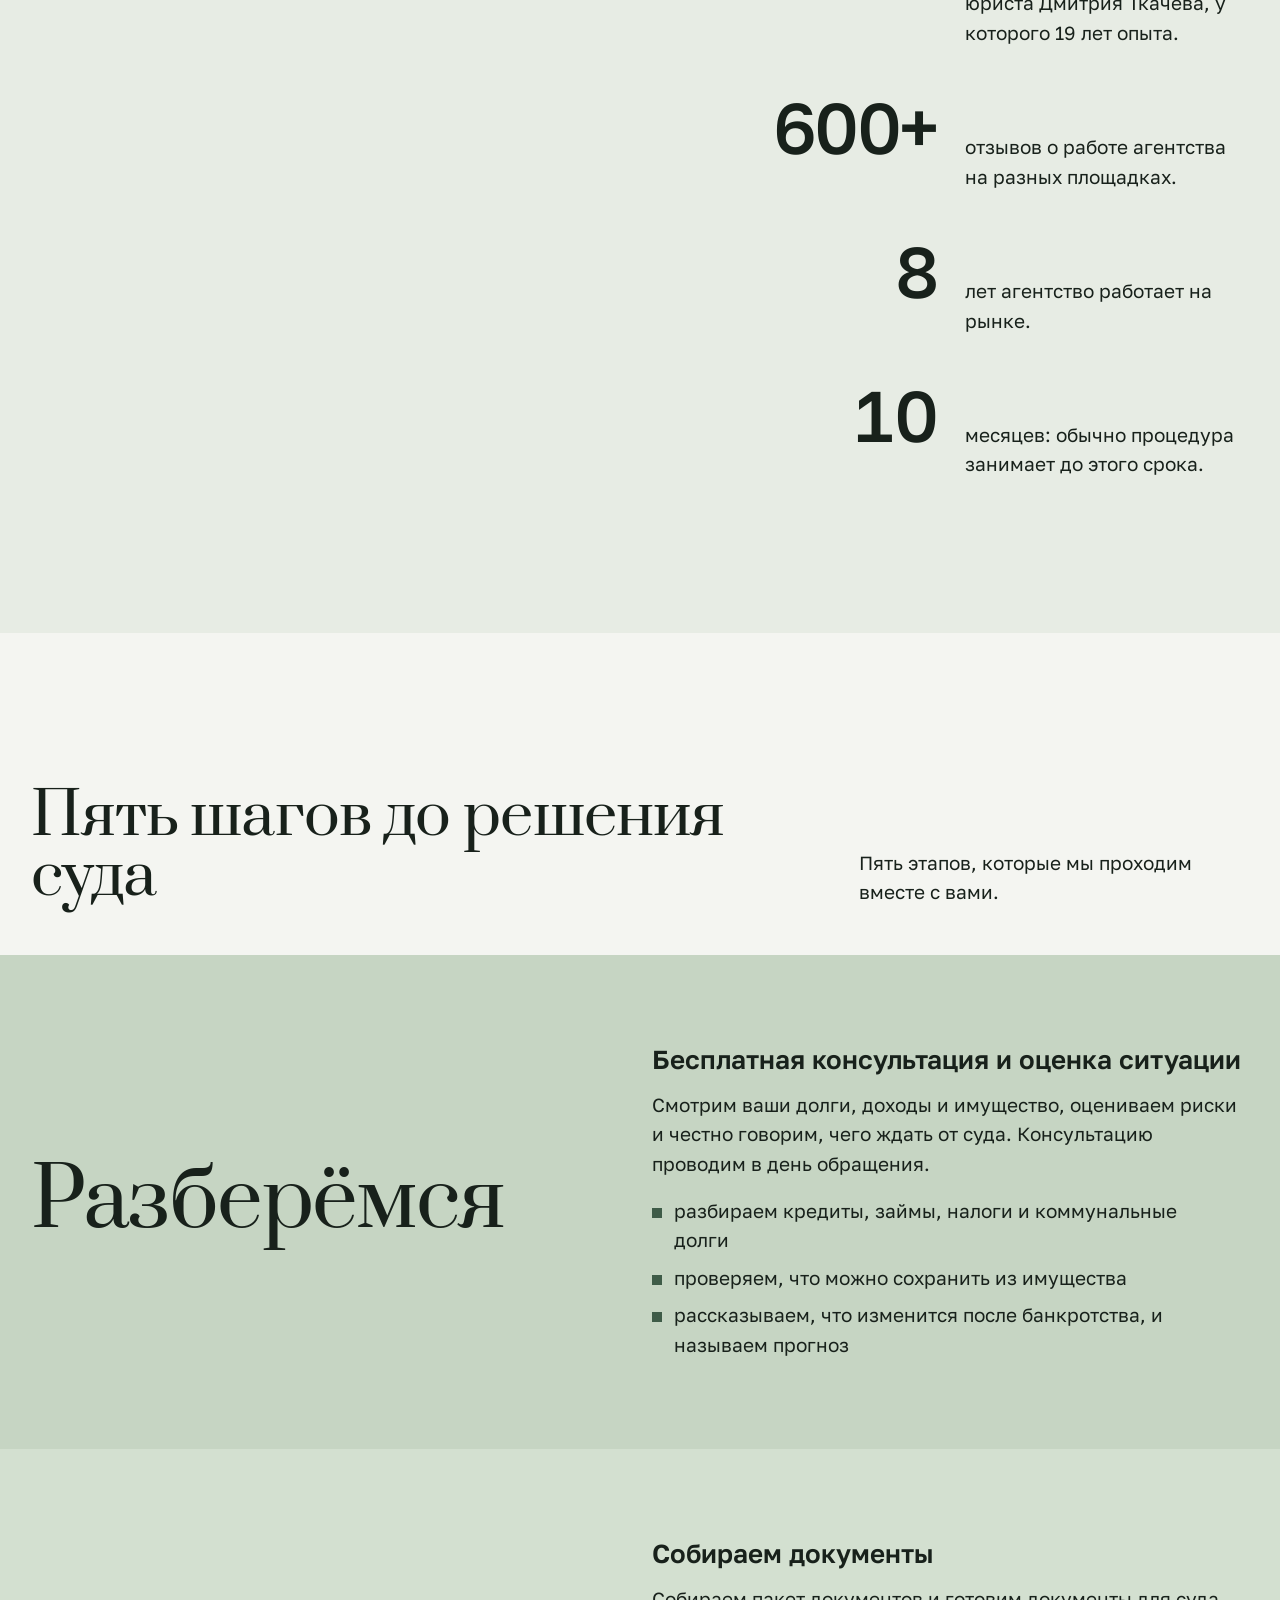
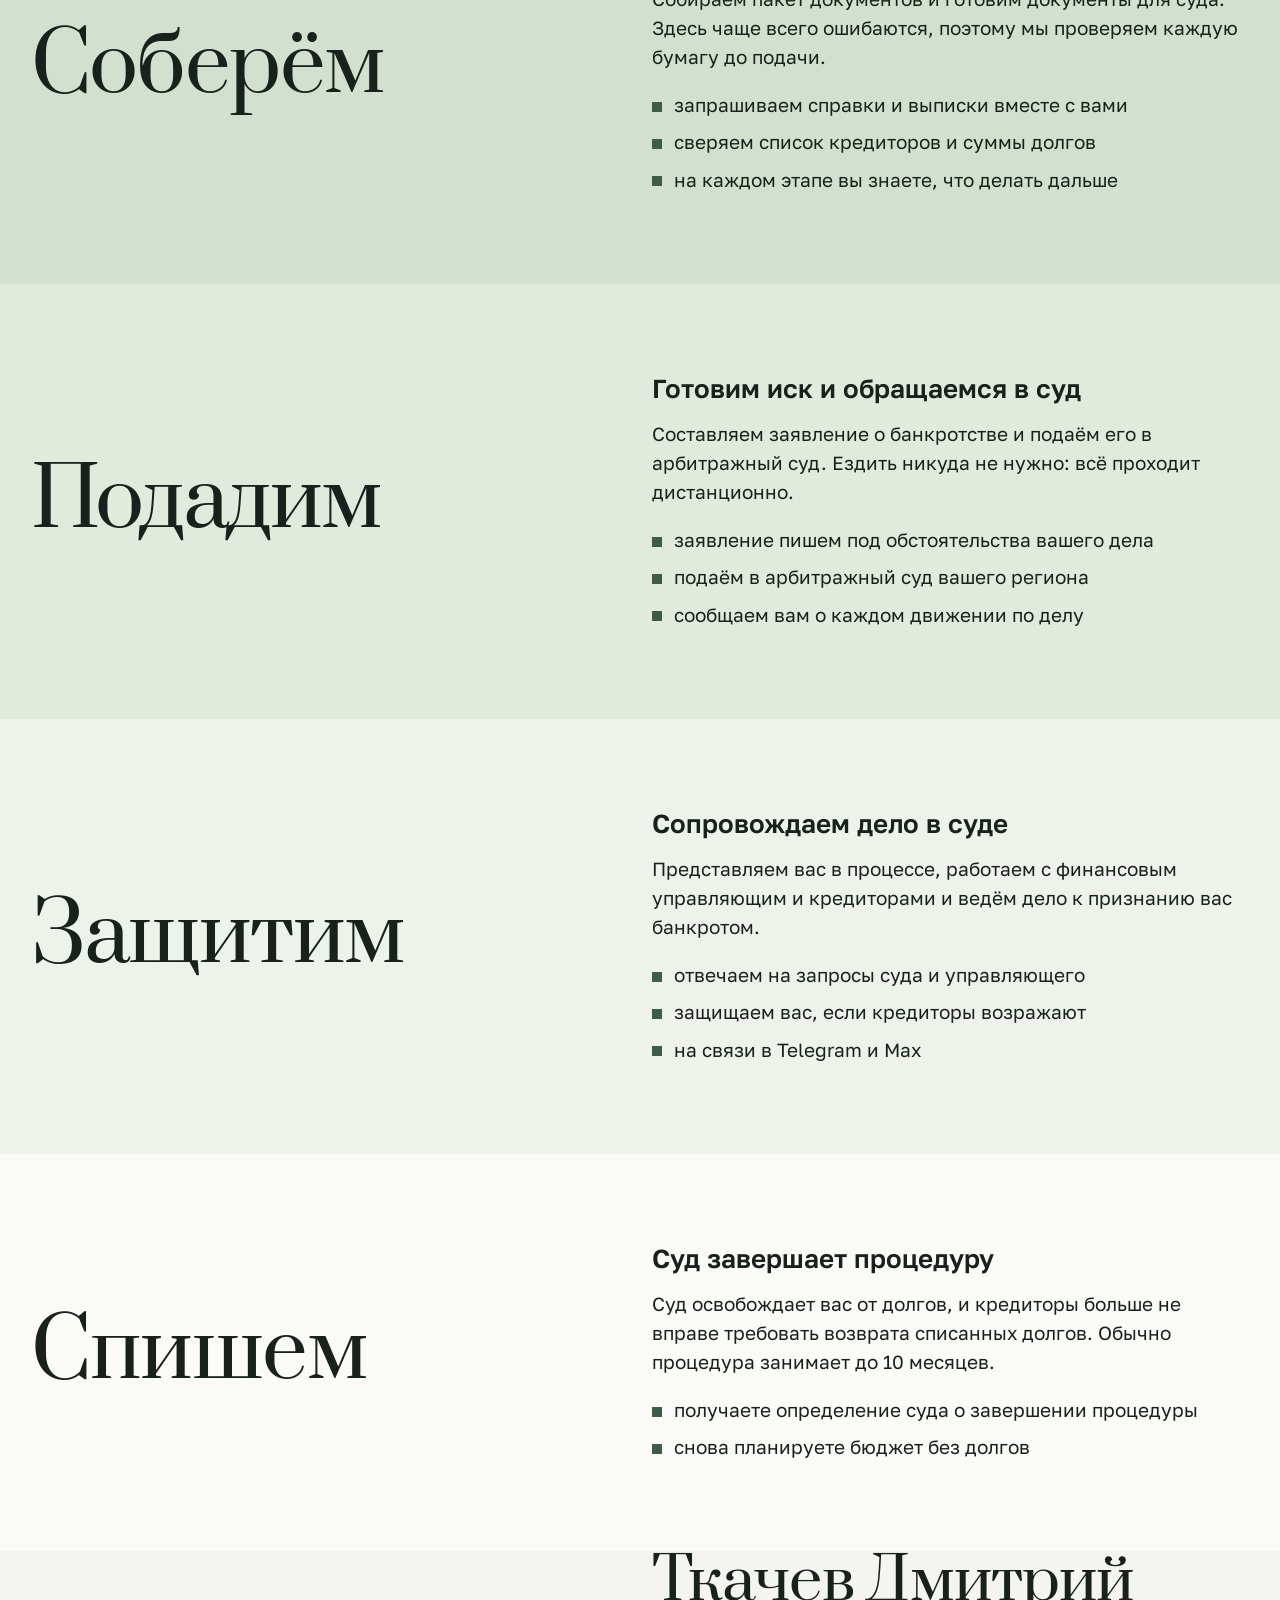
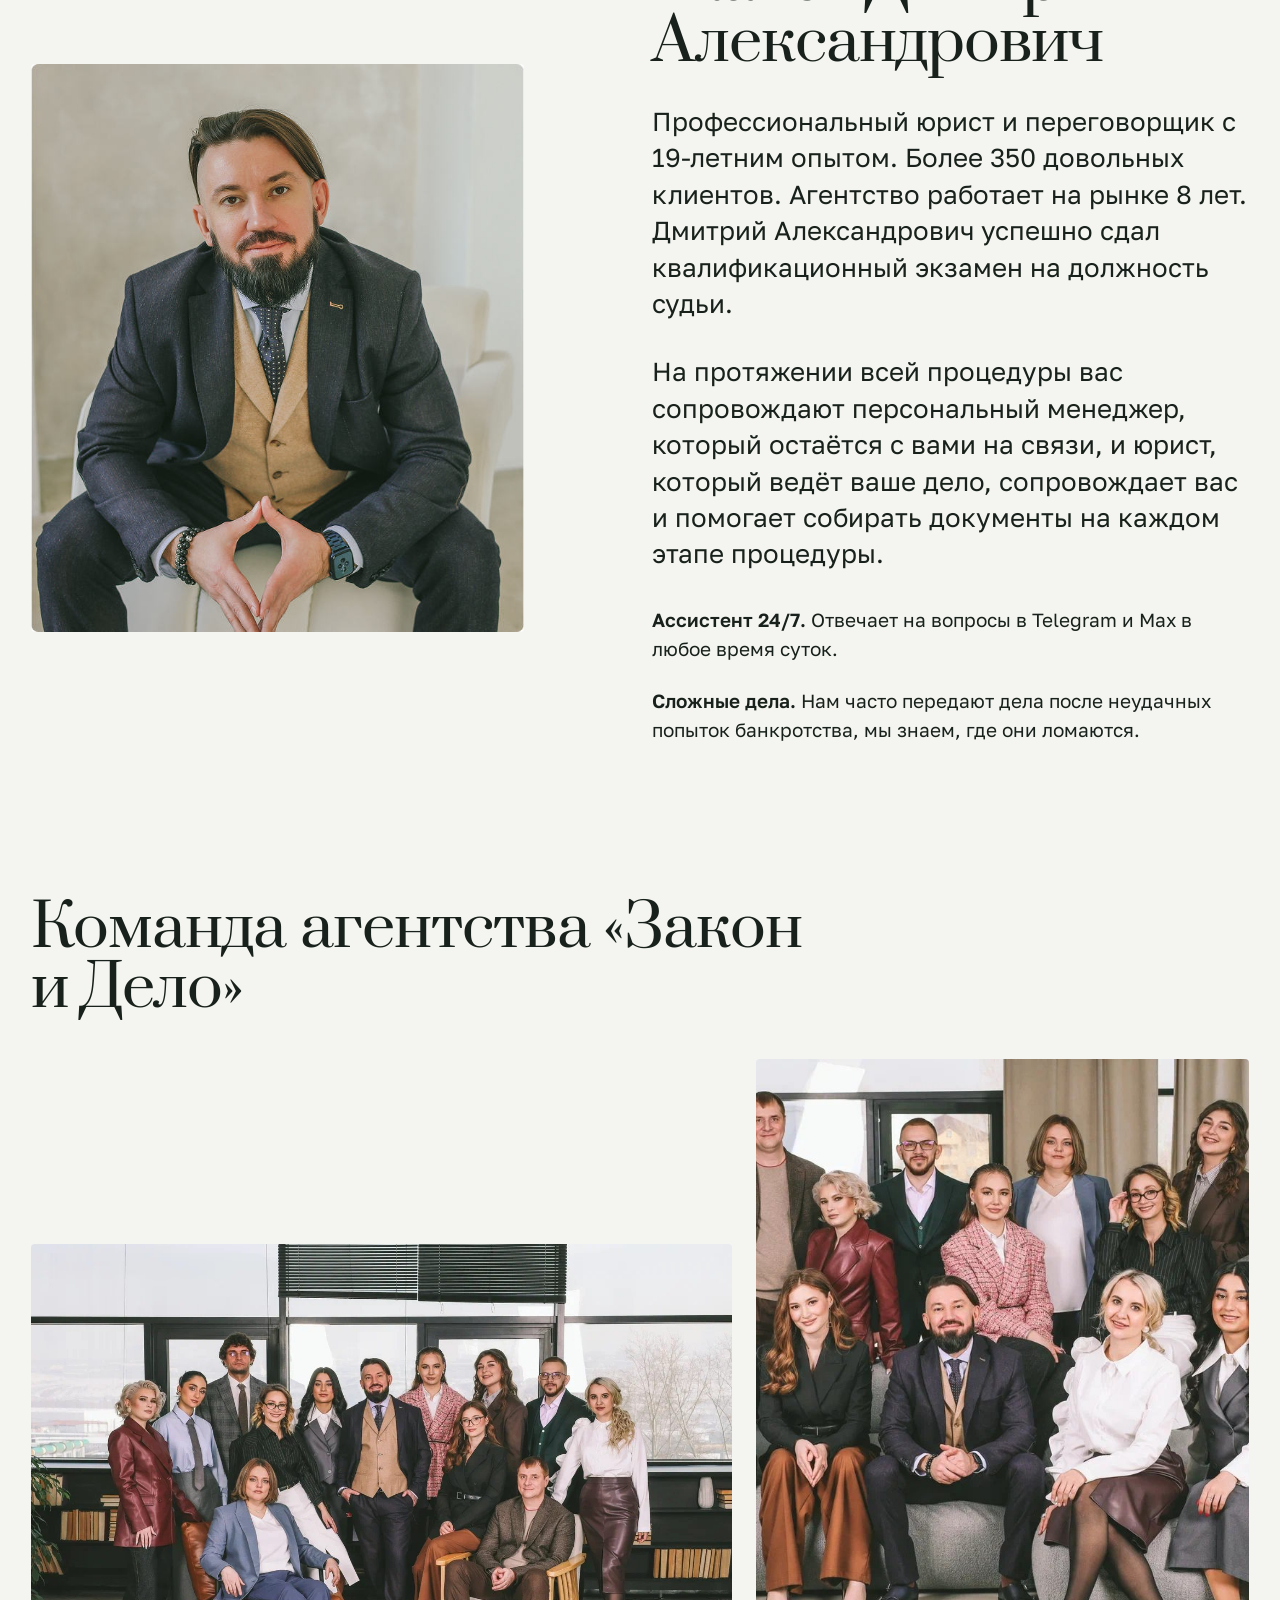
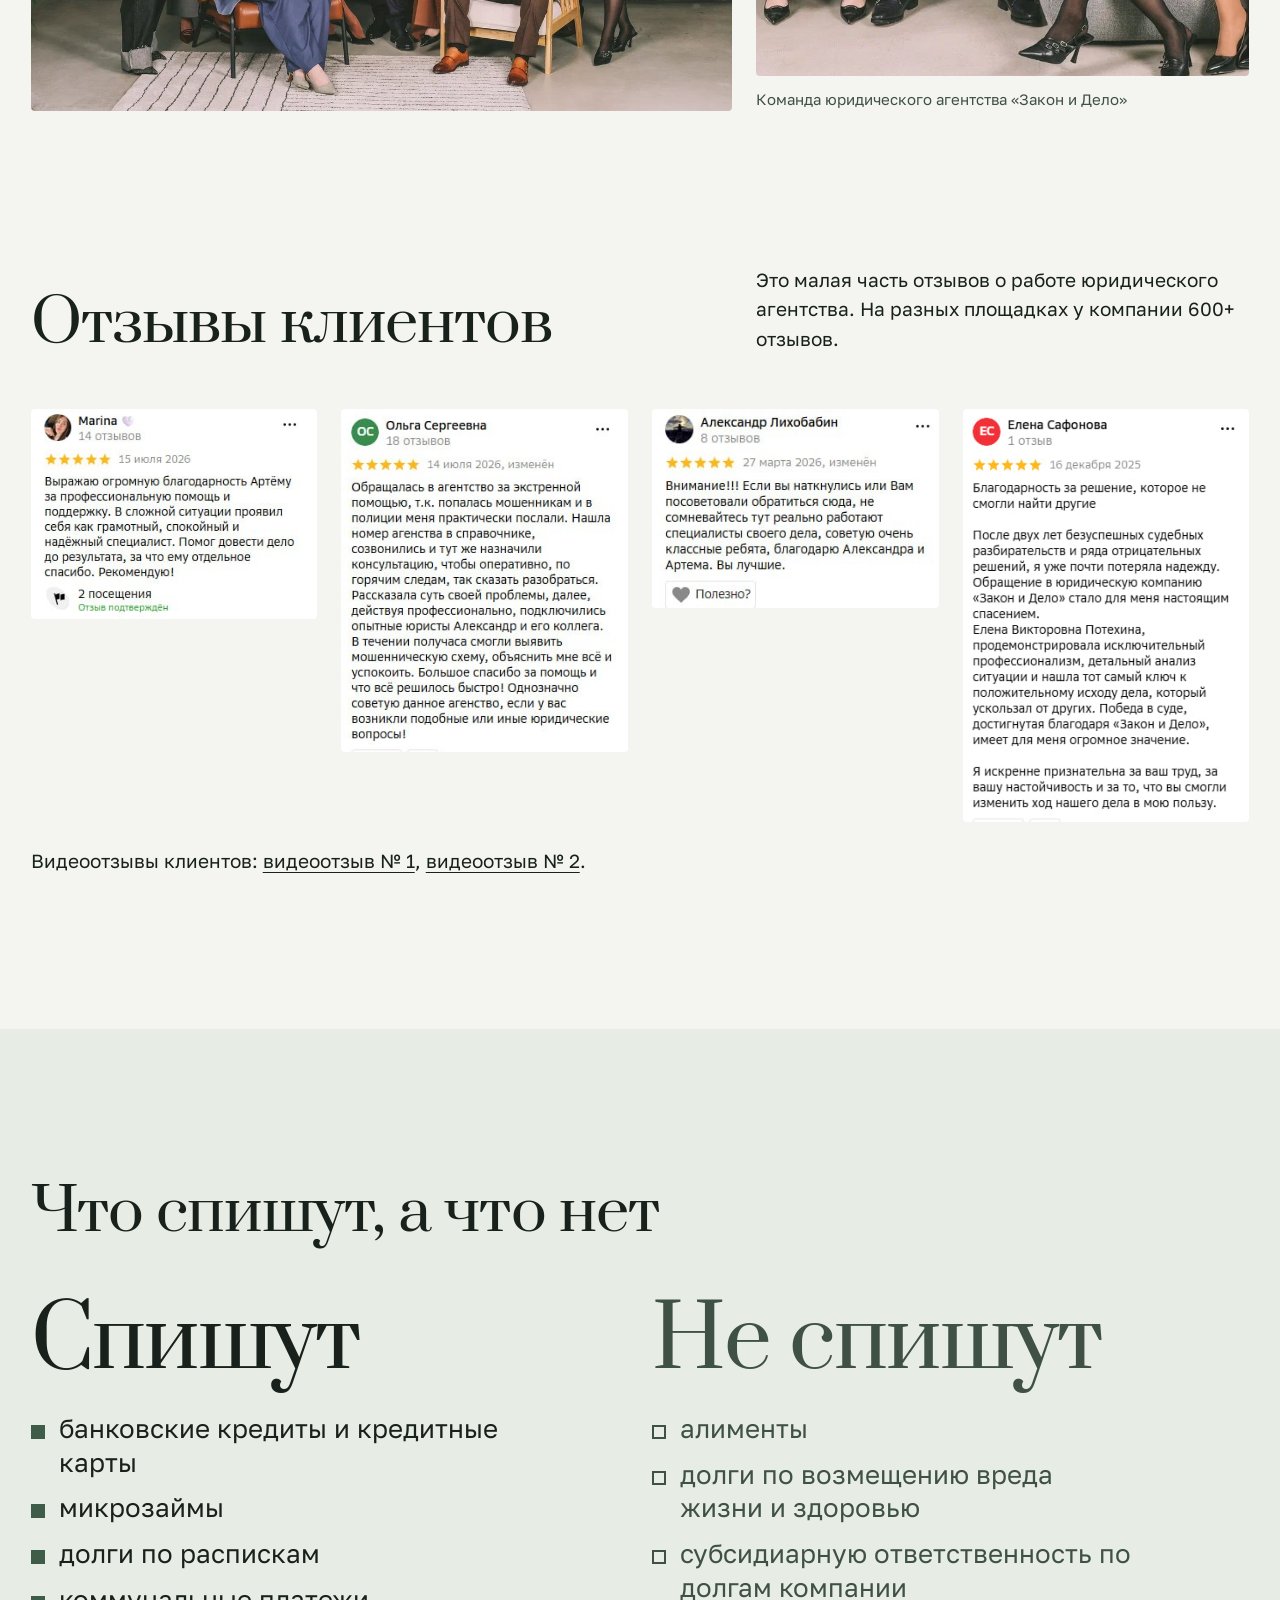
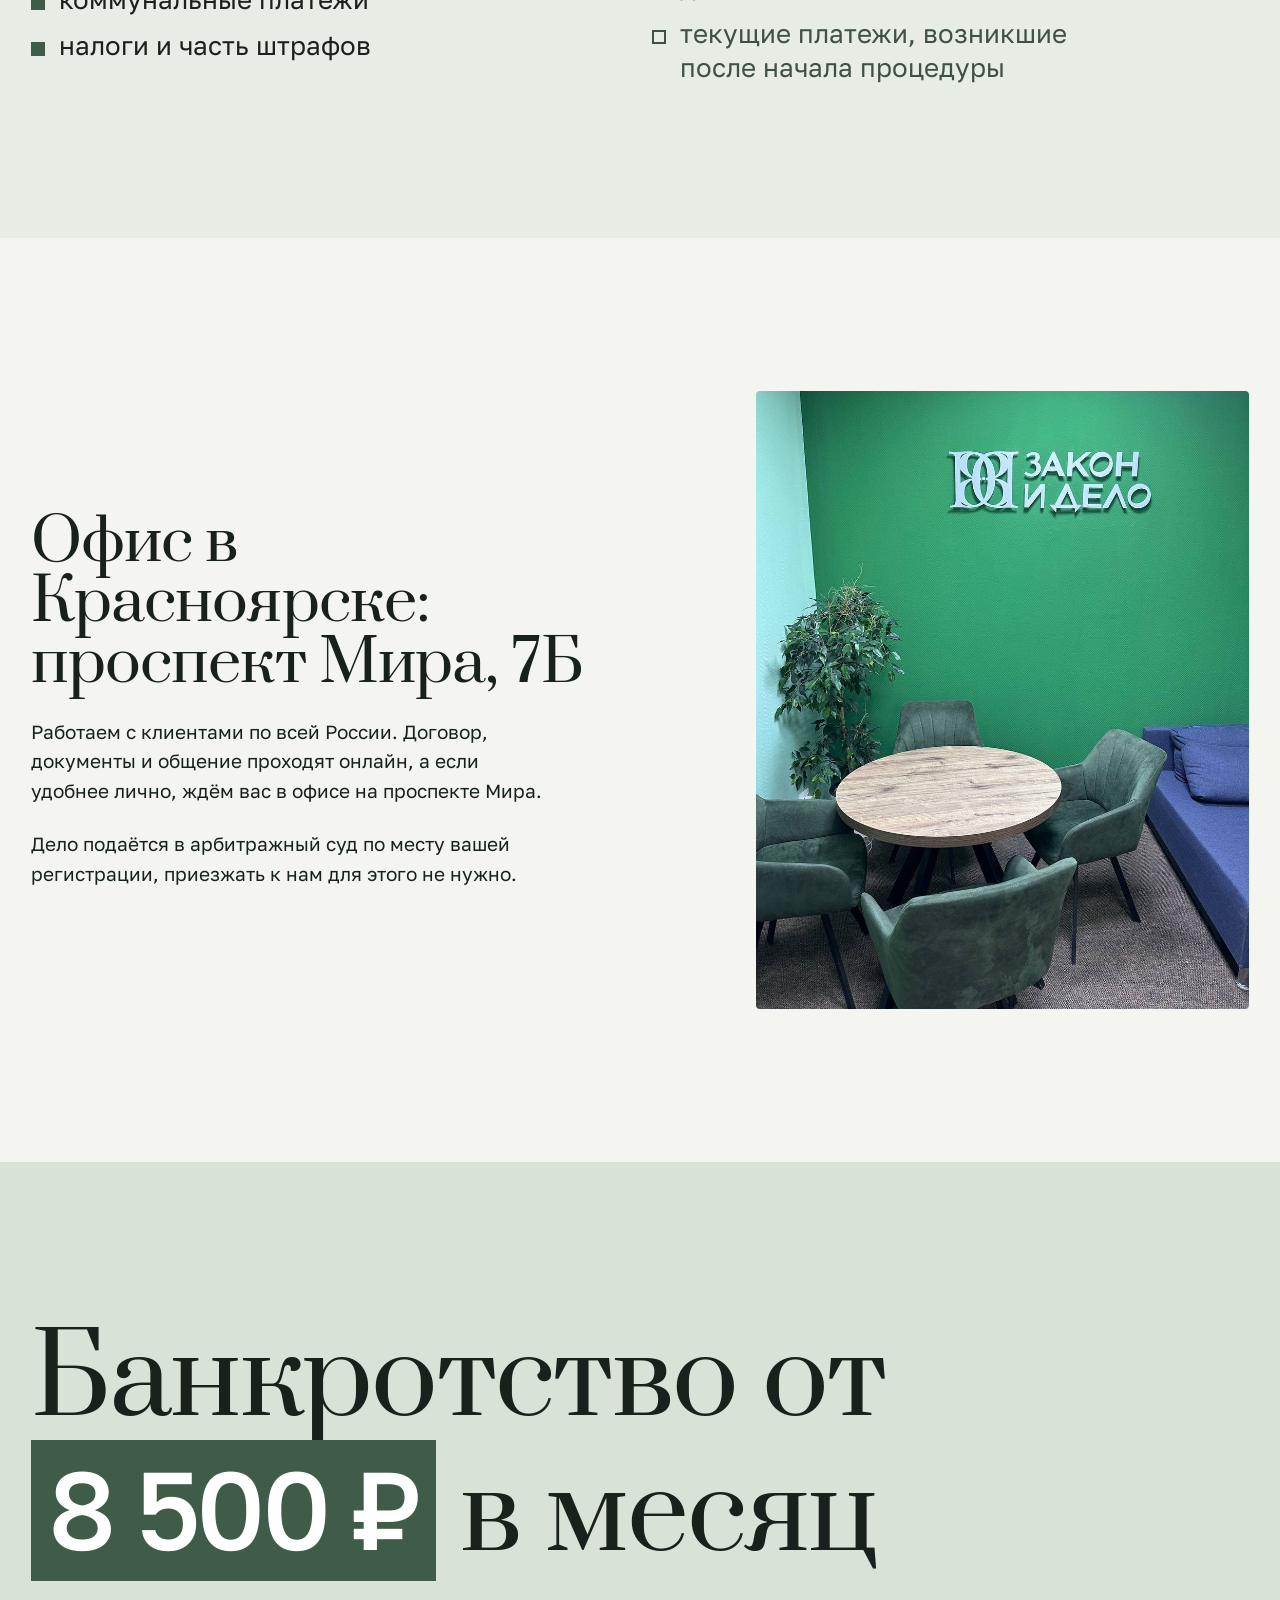
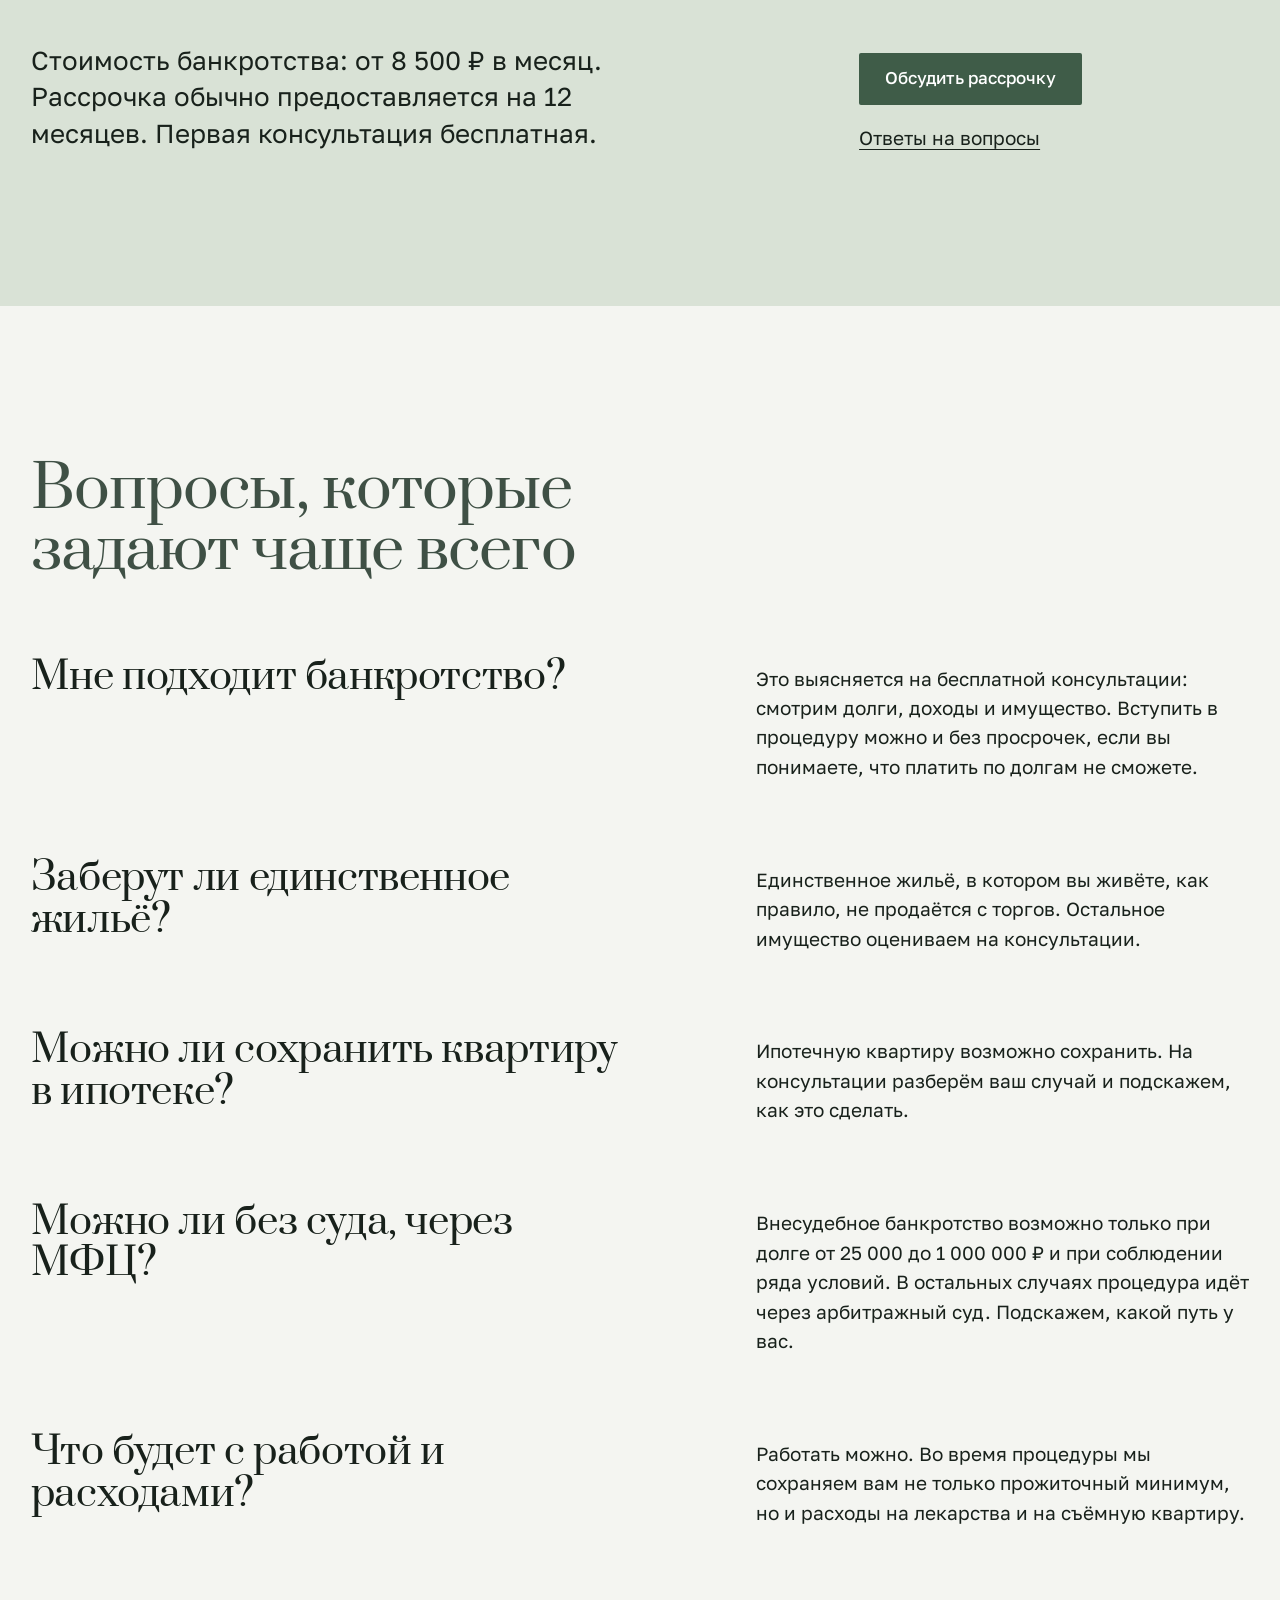
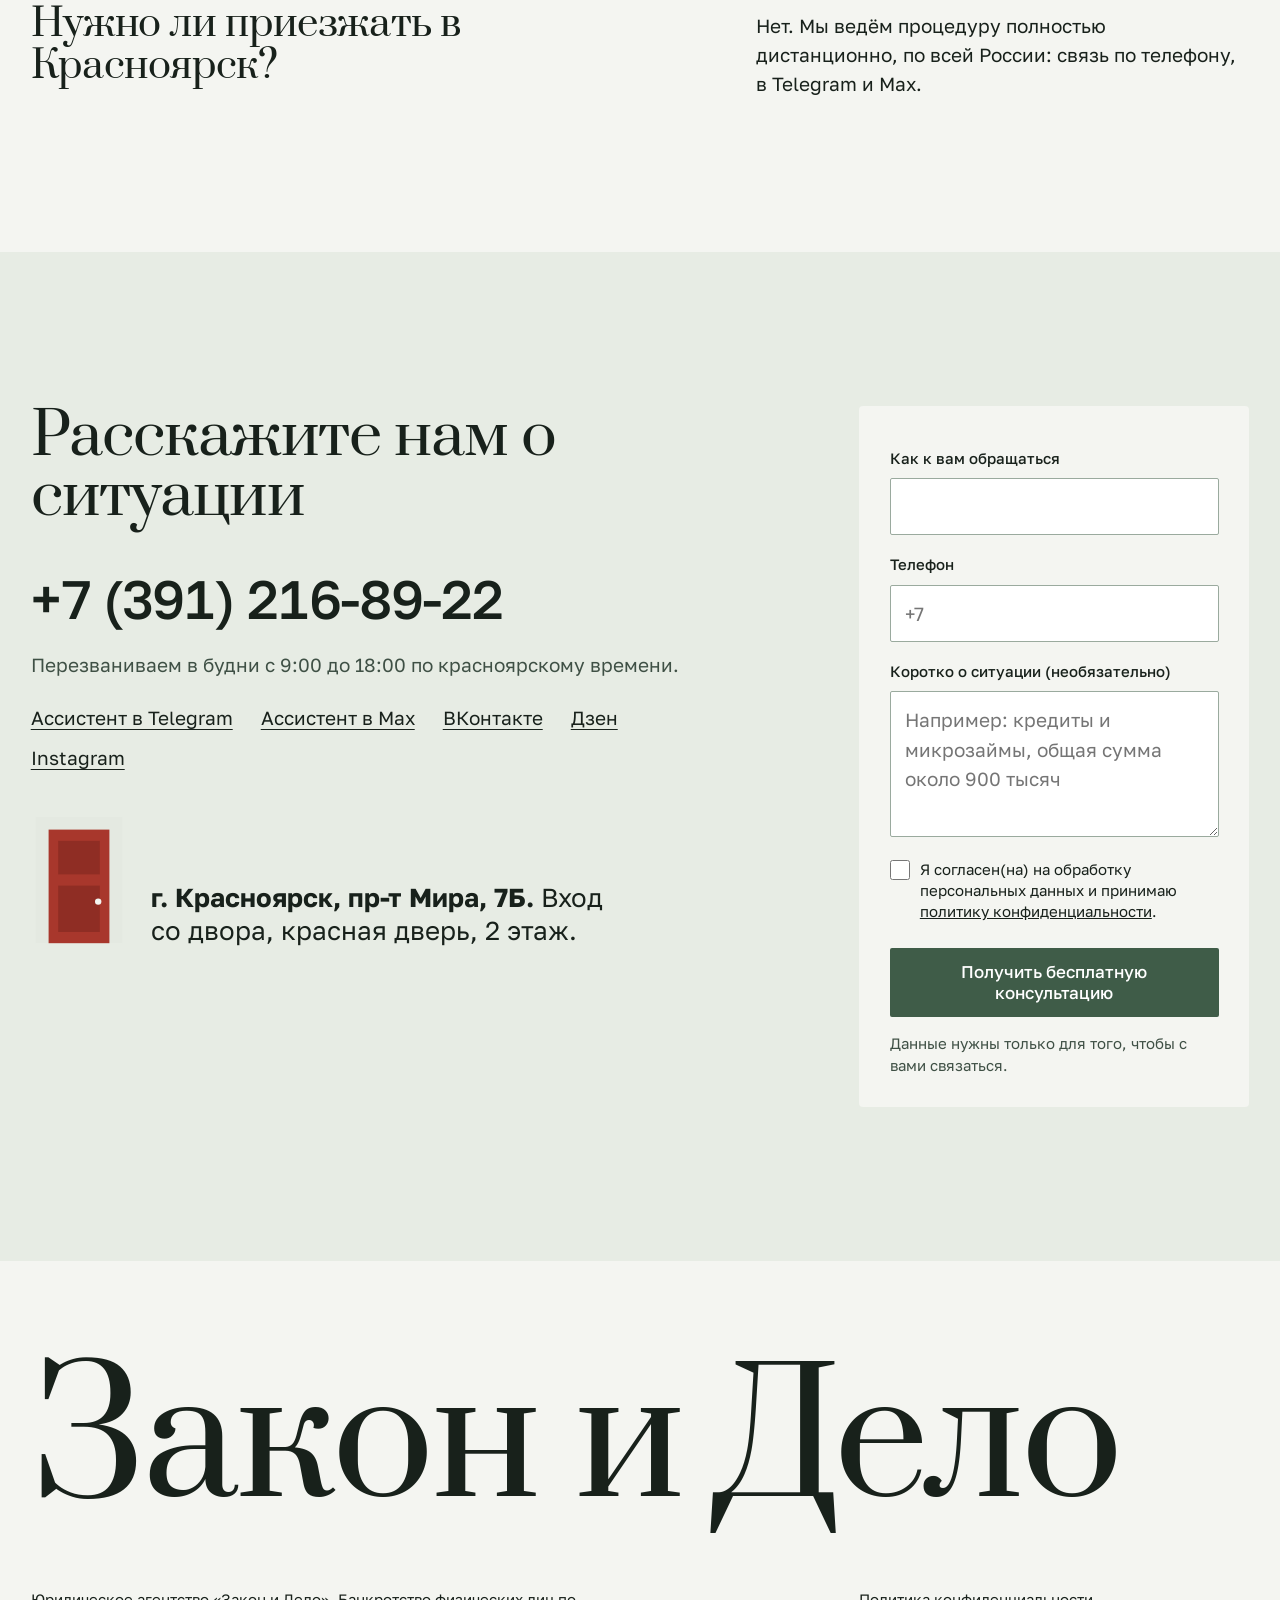
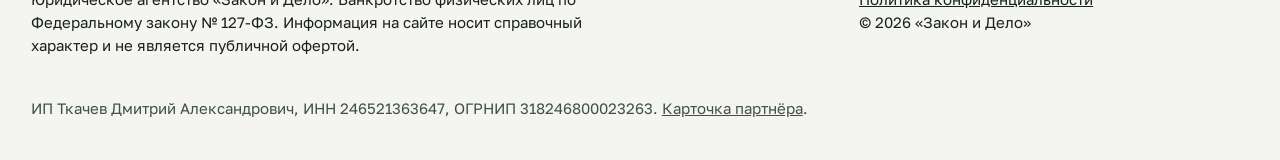
==== commit 9936bd31: "SEO: мета-теги, canonical, Open Graph, JSON-LD, robots/sitemap, политика конфиденциальности, cookie-" ====
--- a/index.html
+++ b/index.html
@@ -3,20 +3,30 @@
 <head>
 <meta charset="UTF-8">
 <meta name="viewport" content="width=device-width, initial-scale=1">
-<title>Банкротство физических лиц в Красноярске и по всей России — «Закон и Дело»</title>
-<meta name="description" content="Законное списание долгов: банкротство физических лиц под ключ, онлайн по всей России. Первая консультация бесплатно, стоимость от 8 500 ₽ в месяц. Офис в Красноярске, пр-т Мира 7Б.">
-<meta property="og:title" content="Закон и Дело — банкротство физических лиц">
-<meta property="og:description" content="Спишем долги по закону. Консультация бесплатно, рассрочка без процентов, работаем онлайн по всей России.">
-<meta property="og:type" content="website">
 <link rel="icon" href="favicon.png">
 <link rel="preconnect" href="https://fonts.googleapis.com">
 <link rel="preconnect" href="https://fonts.gstatic.com" crossorigin>
 <link href="https://fonts.googleapis.com/css2?family=Golos+Text:wght@400;500;600&family=Prata&display=swap" rel="stylesheet">
 <link rel="stylesheet" href="styles.css">
 <script>document.documentElement.classList.add('js');</script>
-<script type="application/ld+json">
-{"@context":"https://schema.org","@type":"LegalService","name":"Закон и Дело","description":"Банкротство физических лиц и законное списание долгов","telephone":"+7 391 216-89-22","address":{"@type":"PostalAddress","streetAddress":"пр-т Мира, 7Б","addressLocality":"Красноярск","addressRegion":"Красноярский край","addressCountry":"RU"},"areaServed":"Россия"}
-</script>
+<title>Банкротство физических лиц в Красноярске - Закон и Дело</title>
+<meta name="description" content="Банкротство физлиц под ключ в Красноярске и онлайн по всей России. Бесплатная консультация, стоимость от 8 500 ₽ в месяц, рассрочка без процентов.">
+<meta name="robots" content="index, follow">
+<link rel="canonical" href="https://murzzsite.github.io/zakonidelo-bankrotstvo/">
+<meta property="og:title" content="Закон и Дело: банкротство физических лиц">
+<meta property="og:description" content="Спишем долги по закону. Консультация бесплатно, рассрочка без процентов, работаем онлайн по всей России.">
+<meta property="og:type" content="website">
+<meta property="og:url" content="https://murzzsite.github.io/zakonidelo-bankrotstvo/">
+<meta property="og:locale" content="ru_RU">
+<meta property="og:site_name" content="Закон и Дело">
+<meta property="og:image" content="https://murzzsite.github.io/zakonidelo-bankrotstvo/img/team-1.jpg">
+<meta property="og:image:width" content="1280"><meta property="og:image:height" content="853">
+<meta property="og:image:alt" content="Команда юридического агентства «Закон и Дело» в офисе">
+<meta name="twitter:card" content="summary_large_image">
+<meta name="twitter:title" content="Закон и Дело: банкротство физических лиц">
+<meta name="twitter:description" content="Спишем долги по закону. Консультация бесплатно, рассрочка без процентов, работаем онлайн по всей России.">
+<meta name="twitter:image" content="https://murzzsite.github.io/zakonidelo-bankrotstvo/img/team-1.jpg">
+<script type="application/ld+json">{"@context":"https://schema.org","@graph":[{"@type":"LegalService","@id":"https://murzzsite.github.io/zakonidelo-bankrotstvo/#org","name":"Закон и Дело","url":"https://murzzsite.github.io/zakonidelo-bankrotstvo/","image":"https://murzzsite.github.io/zakonidelo-bankrotstvo/img/team-1.jpg","logo":"https://murzzsite.github.io/zakonidelo-bankrotstvo/img/logo-mark.png","description":"Юридическое агентство: банкротство физических лиц и законное списание долгов, онлайн по всей России.","telephone":"+7 391 216-89-22","email":"info@zakonidelo.com","address":{"@type":"PostalAddress","streetAddress":"пр-т Мира, 7Б","addressLocality":"Красноярск","addressRegion":"Красноярский край","addressCountry":"RU"},"areaServed":"Россия","sameAs":["https://vk.ru/zakonidelo","https://dzen.ru/id/6285c3cff8c8980583076eb0","https://www.instagram.com/zakonidelo"]},{"@type":"WebSite","@id":"https://murzzsite.github.io/zakonidelo-bankrotstvo/#site","url":"https://murzzsite.github.io/zakonidelo-bankrotstvo/","name":"Закон и Дело","inLanguage":"ru-RU","publisher":{"@id":"https://murzzsite.github.io/zakonidelo-bankrotstvo/#org"}}]}</script>
 </head>
 <body>
 
@@ -328,8 +338,9 @@
       <label for="f-comment">Коротко о ситуации (необязательно)</label>
       <textarea id="f-comment" name="comment" rows="4" placeholder="Например: кредиты и микрозаймы, общая сумма около 900 тысяч"></textarea>
       <input type="text" name="_gotcha" style="display:none" tabindex="-1" autocomplete="off">
+      <label class="consent"><input type="checkbox" name="consent" required><span>Я согласен(на) на обработку персональных данных и принимаю <a href="privacy.html">политику конфиденциальности</a>.</span></label>
       <button class="btn btn--wide" type="submit">Получить бесплатную консультацию</button>
-      <p class="form__note">Нажимая кнопку, вы соглашаетесь с <a href="privacy.html">политикой конфиденциальности</a>. Данные нужны только для того, чтобы с вами связаться.</p>
+      <p class="form__note">Данные нужны только для того, чтобы с вами связаться.</p>
     </form>
   </div>
 
@@ -349,5 +360,6 @@
 </footer>
 
 <script src="script.js"></script>
+<script src="cookie.js" defer></script>
 </body>
 </html>
--- a/styles.css
+++ b/styles.css
@@ -204,6 +204,9 @@
 .form textarea { resize: vertical; }
 .form input:focus, .form textarea:focus { outline: 3px solid var(--accent); outline-offset: 0; border-color: var(--accent); }
 .form .btn { margin-top: 18px; }
+.form .consent { display: flex; gap: 10px; align-items: flex-start; margin-top: 14px; font-weight: 400; line-height: 1.4; }
+.form .consent input { width: 20px; height: 20px; margin: 1px 0 0; accent-color: var(--accent); flex-shrink: 0; }
+.form .consent a { text-decoration: underline; }
 .form__note { font-size: var(--s-small); color: var(--muted); margin-top: 8px; line-height: 1.45; }
 
 
@@ -217,7 +220,7 @@
 
 /* ---------- политика ---------- */
 .doc { max-width: 760px; padding-block: 120px 120px; }
-.doc h1 { font-size: var(--s-head); margin-bottom: 40px; }
+.doc h1 { font-size: clamp(1.5rem, 6.4vw, 3.75rem); margin-bottom: 40px; overflow-wrap: anywhere; }
 .doc h2 { font-family: var(--text); font-weight: 600; font-size: var(--s-lead); line-height: 1.2; letter-spacing: 0; margin: 40px 0 12px; }
 .doc p { margin-bottom: 14px; }
 
